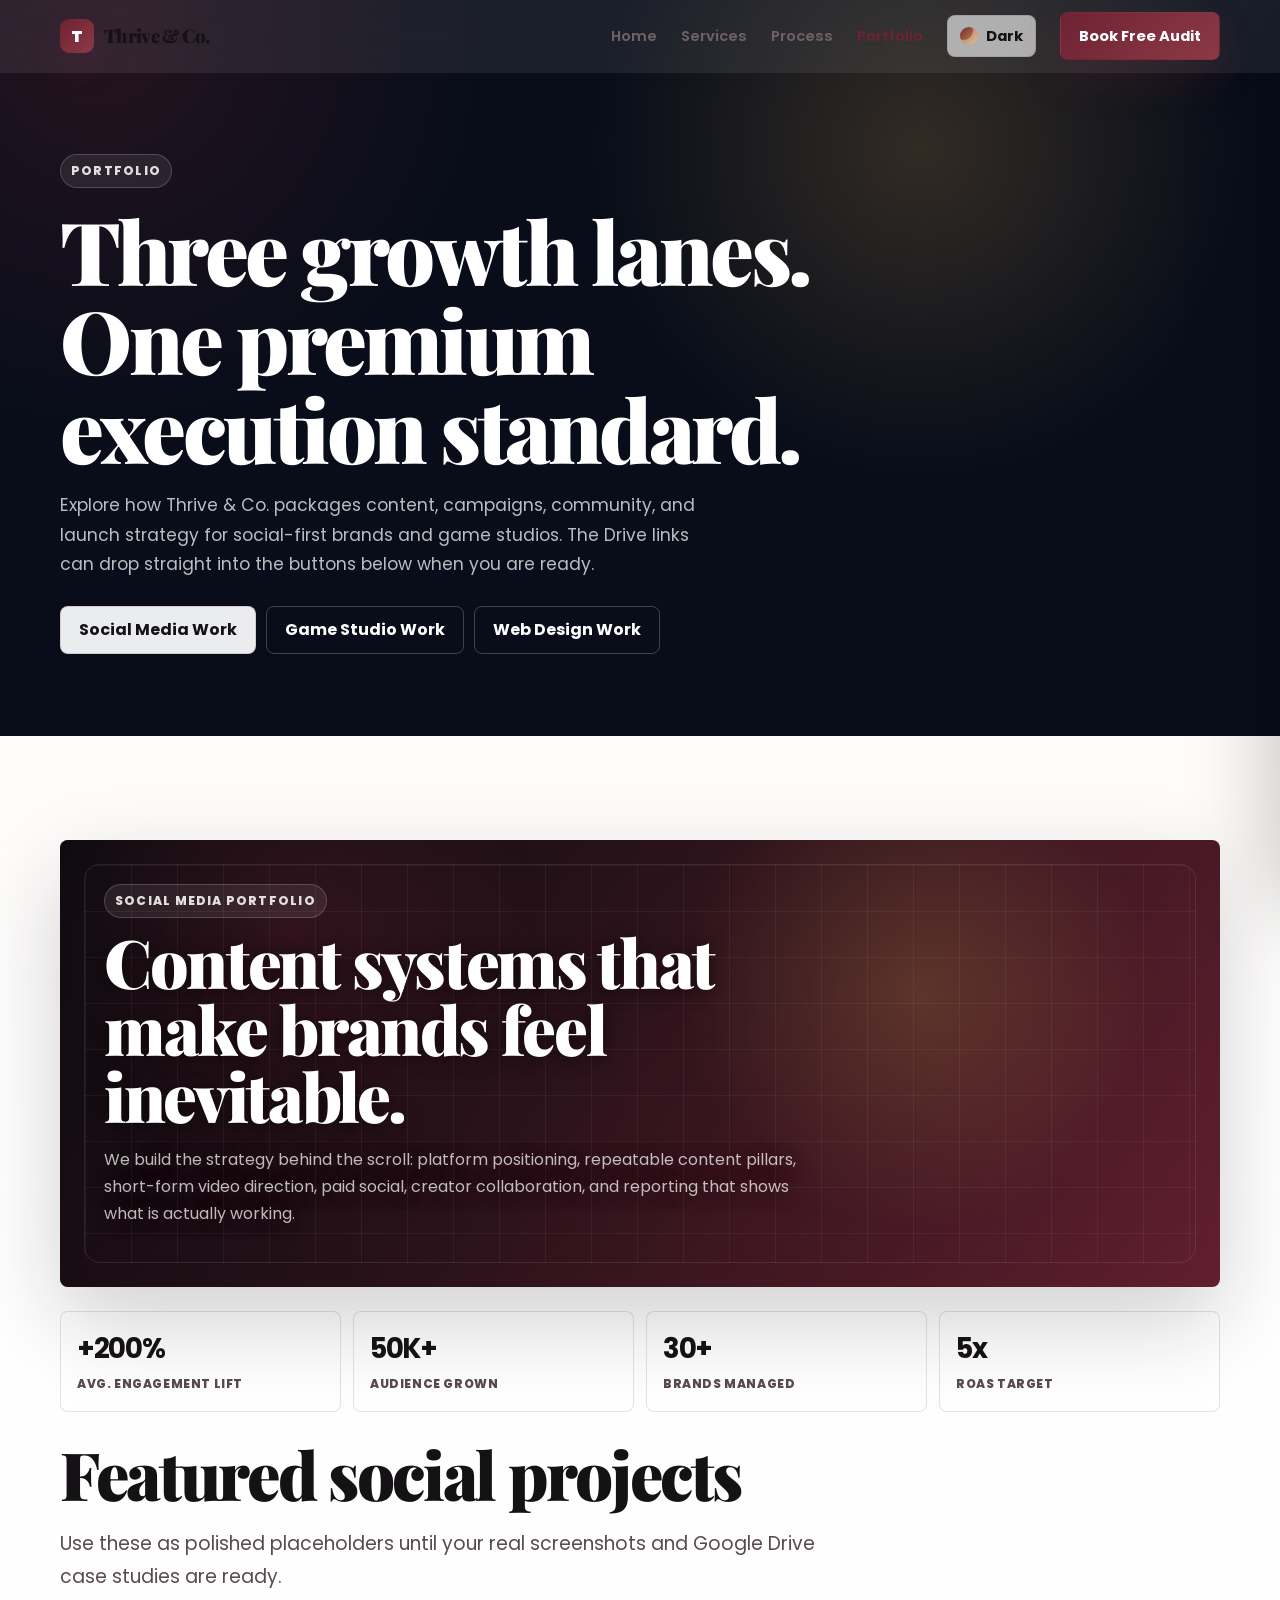
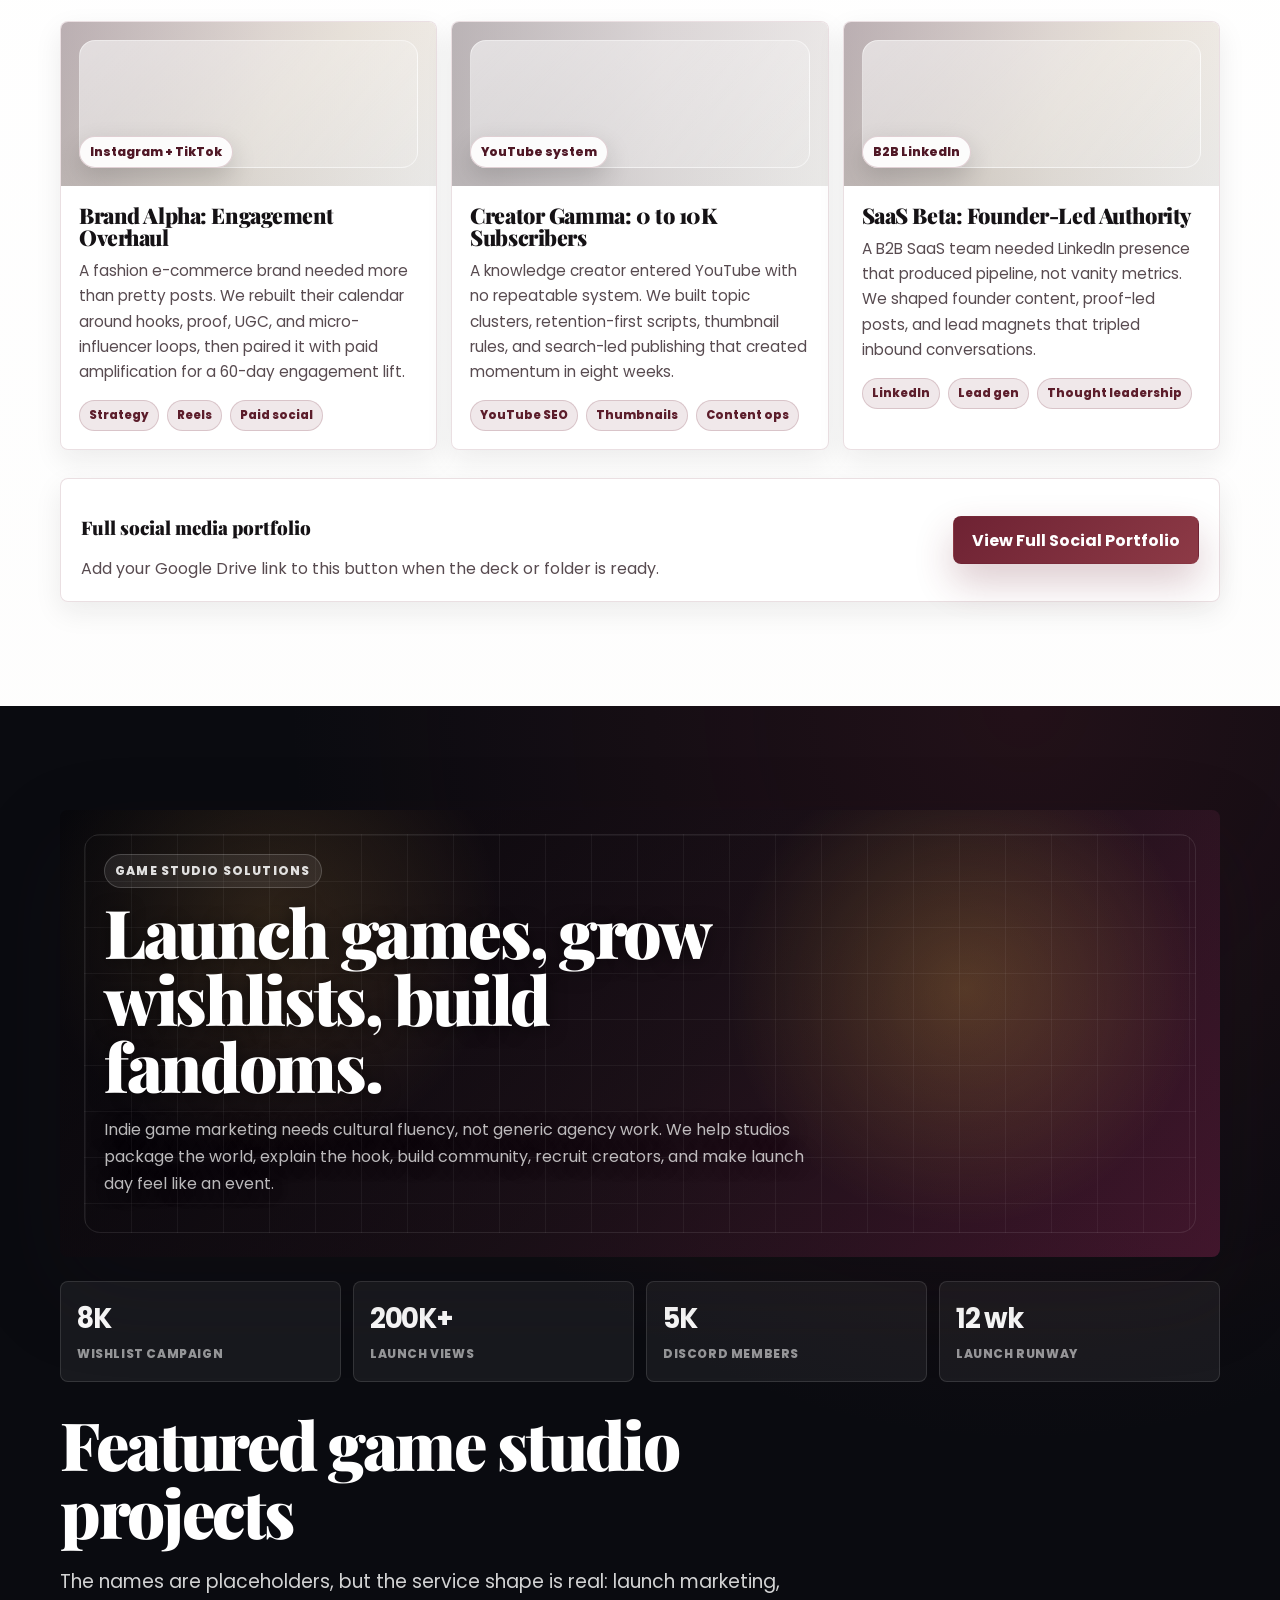
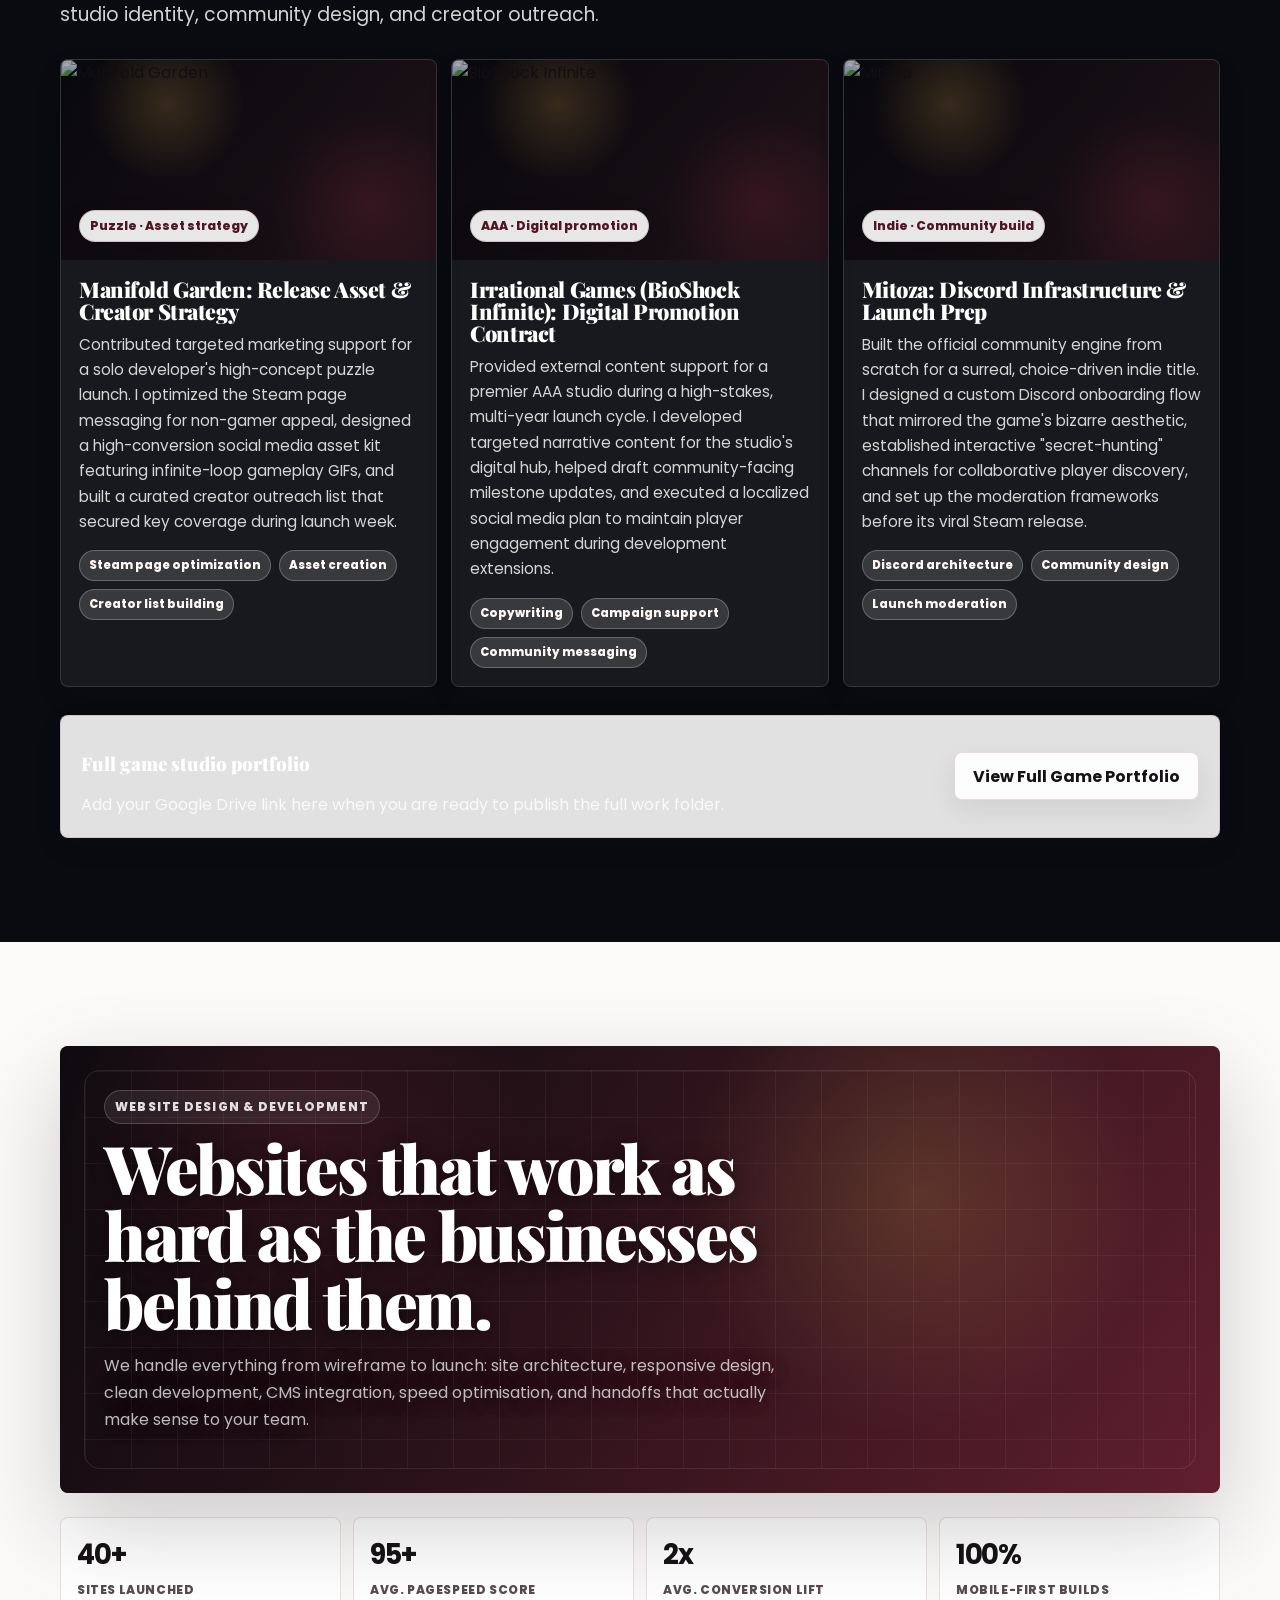
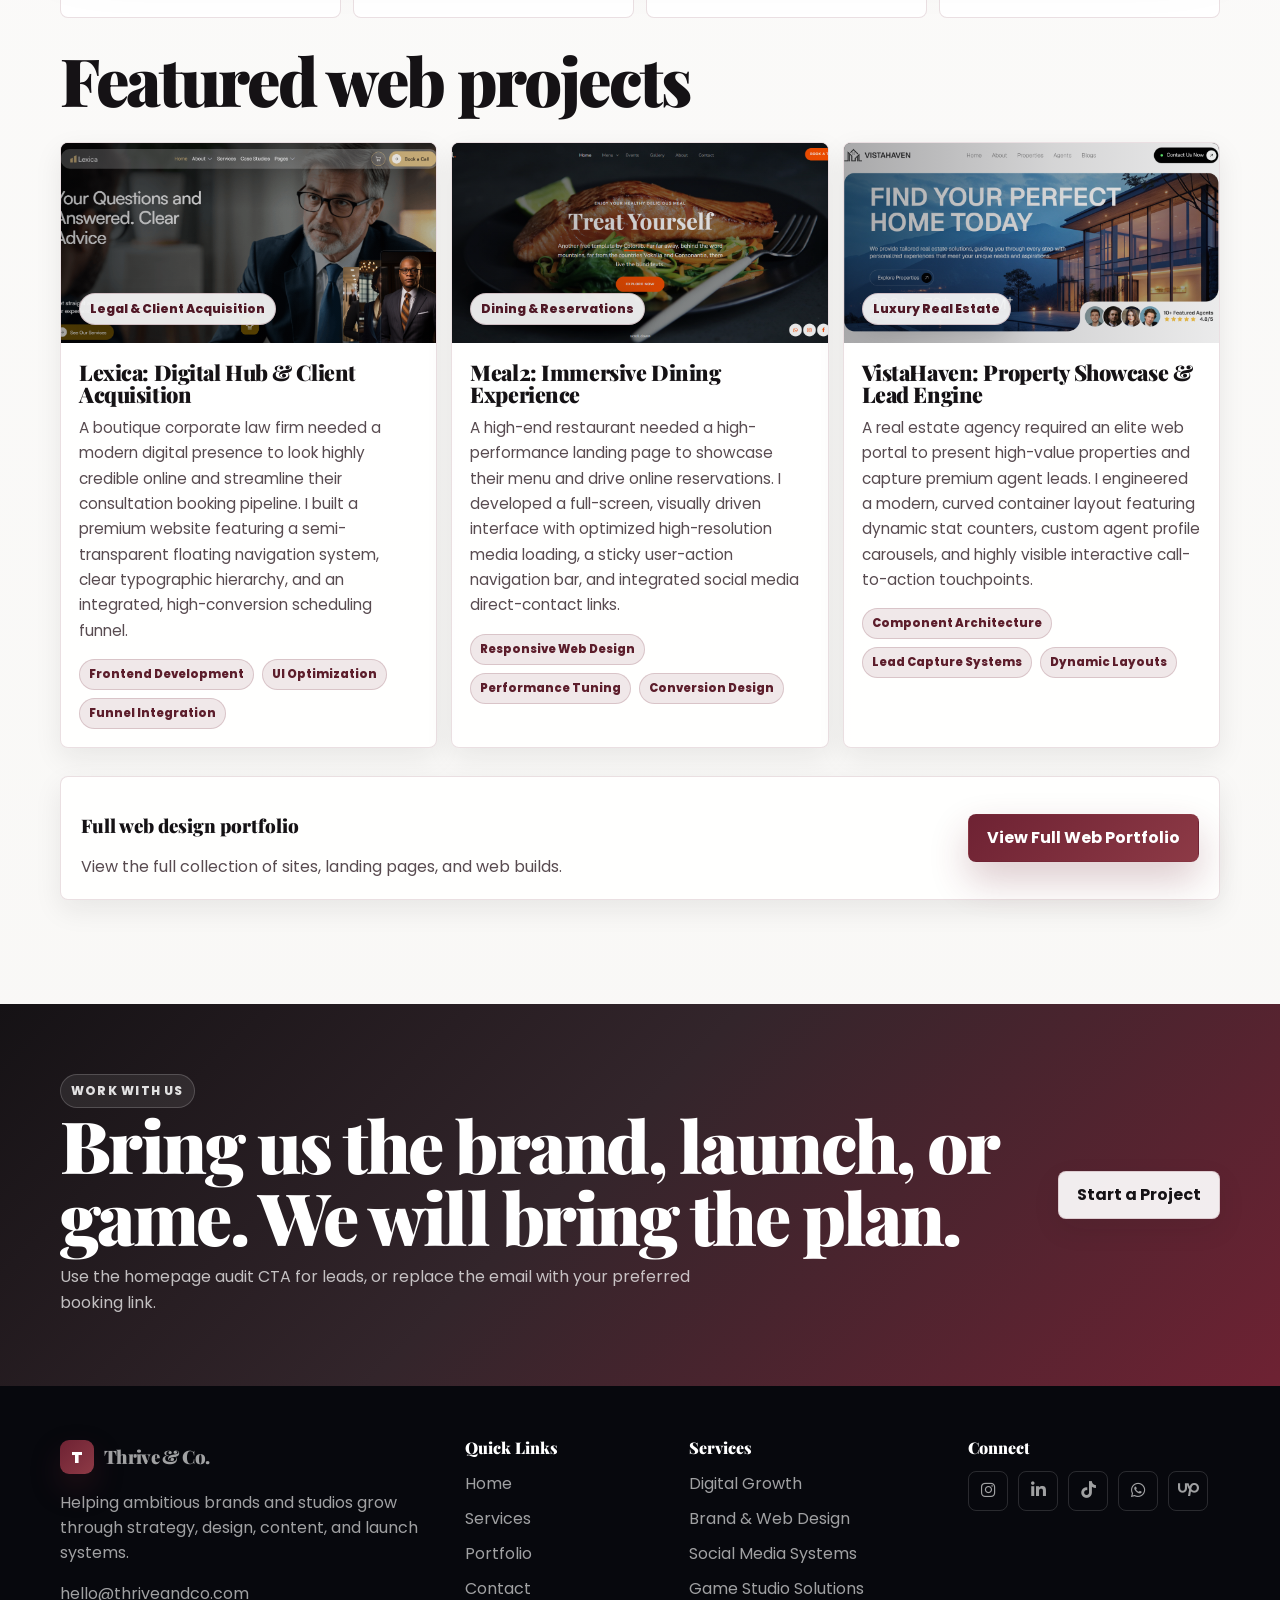
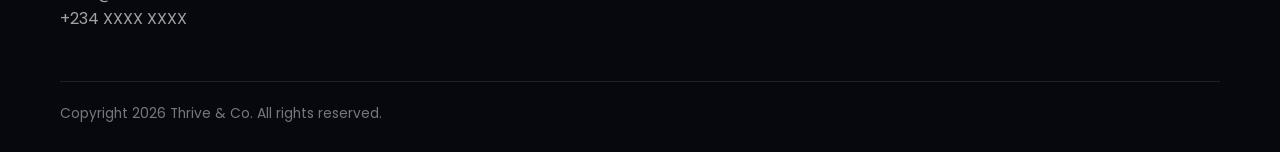
==== portfolio.html @ f2e31548 "removed emojis from web dev portfolio" ====
﻿<!DOCTYPE html>
<html lang="en">
<head>
  <meta charset="UTF-8">
  <meta name="viewport" content="width=device-width, initial-scale=1.0">
  <title>Portfolio | Thrive & Co.</title>
  <meta name="description" content="Explore Thrive & Co. portfolio work across social media growth, content systems, indie game launches, and studio marketing.">
  <link rel="icon" type="image/svg+xml" href="data:image/svg+xml,%3Csvg xmlns='http://www.w3.org/2000/svg' viewBox='0 0 64 64'%3E%3Crect width='64' height='64' rx='16' fill='%236e2233'/%3E%3Cpath d='M18 17h28v8H36v24h-8V25H18z' fill='white'/%3E%3C/svg%3E">
  <link rel="preconnect" href="https://fonts.googleapis.com">
  <link rel="preconnect" href="https://fonts.gstatic.com" crossorigin>
  <link href="https://fonts.googleapis.com/css2?family=Playfair+Display:ital,wght@0,700;0,900;1,700&family=Poppins:wght@300;400;500;600;700;800;900&display=swap" rel="stylesheet">
  <link rel="stylesheet" href="https://cdnjs.cloudflare.com/ajax/libs/font-awesome/6.5.2/css/all.min.css" crossorigin="anonymous" referrerpolicy="no-referrer">
  <link rel="stylesheet" href="styles.css">
</head>
<body>
<a class="skip-link" href="#main">Skip to content</a>
<div class="site-shell">
  <nav class="nav" aria-label="Main navigation" data-nav>
    <div class="container nav-inner">
      <a class="brand" href="index.html" aria-label="Thrive and Co. home">
        <span class="brand-mark">T</span>
        <span>Thrive & Co.</span>
      </a>
      <div class="nav-links">
        <a href="index.html">Home</a>
        <a href="index.html#services">Services</a>
        <a href="index.html#process">Process</a>
        <a class="active" href="portfolio.html">Portfolio</a>
        <button class="theme-toggle" type="button" data-theme-toggle aria-label="Switch color theme"><span class="theme-icon" aria-hidden="true"></span><span data-theme-label>Dark</span></button>
        <a class="btn btn-brand" href="index.html#contact">Book Free Audit</a>
      </div>
      <button class="menu-toggle" type="button" data-menu-button aria-label="Open navigation menu" aria-expanded="false" aria-controls="mobile-menu">
        <svg aria-hidden="true" viewBox="0 0 24 24" fill="none" stroke="currentColor" stroke-width="2.2" stroke-linecap="round"><path d="M4 7h16M4 12h16M4 17h16"/></svg>
      </button>
    </div>
  </nav>
  <div class="drawer-overlay" data-drawer-overlay></div>
  <aside class="mobile-drawer" id="mobile-menu" data-mobile-drawer aria-hidden="true">
    <div class="drawer-head">
      <a class="brand" href="index.html" aria-label="Thrive and Co. home">
        <span class="brand-mark">T</span>
        <span>Thrive & Co.</span>
      </a>
      <button class="drawer-close" type="button" data-drawer-close aria-label="Close navigation menu">
        <svg aria-hidden="true" viewBox="0 0 24 24" fill="none" stroke="currentColor" stroke-width="2.2" stroke-linecap="round"><path d="M6 6l12 12M18 6L6 18"/></svg>
      </button>
    </div>
    <div class="drawer-links">
      <a href="index.html">Home <span>01</span></a>
      <a href="index.html#services">Services <span>02</span></a>
      <a href="index.html#process">Process <span>03</span></a>
      <a href="portfolio.html">Portfolio <span>04</span></a>
      <button class="theme-toggle" type="button" data-theme-toggle aria-label="Switch color theme"><span class="theme-icon" aria-hidden="true"></span><span data-theme-label>Dark mode</span></button>
      <a href="index.html#contact">Book Free Audit <span>→</span></a>
    </div>
    <p class="drawer-note">Swipe right, tap outside, or use the close button to dismiss this menu.</p>
  </aside>

  <!-- MOBILE THEME TOGGLE: fixed-position button so dark/light mode is always reachable on phones. -->
  <button class="theme-toggle theme-fab" type="button" data-theme-toggle aria-label="Switch color theme"><span class="theme-icon" aria-hidden="true"></span><span class="sr-only" data-theme-label>Dark mode</span></button>

  <main id="main">
    <section class="page-hero">
      <div class="container">
        <span class="eyebrow dark">Portfolio</span>
        <h1>Three growth lanes. One premium execution standard.</h1>
        <p>Explore how Thrive & Co. packages content, campaigns, community, and launch strategy for social-first brands and game studios. The Drive links can drop straight into the buttons below when you are ready.</p>
        <div class="portfolio-tabs">
          <a class="btn btn-soft" href="#social">Social Media Work</a>
          <a class="btn btn-dark-outline" href="#games">Game Studio Work</a>
          <a class="btn btn-dark-outline" href="#web-dev">Web Design Work</a>
        </div>
      </div>
    </section>

    <section class="section" id="social">
      <div class="container">
        <div class="showcase-banner social-bg">
          <div class="banner-content">
            <span class="eyebrow dark">Social media portfolio</span>
            <h2>Content systems that make brands feel inevitable.</h2>
            <p>We build the strategy behind the scroll: platform positioning, repeatable content pillars, short-form video direction, paid social, creator collaboration, and reporting that shows what is actually working.</p>
          </div>
        </div>

        <div class="stats-grid">
          <div class="stat"><strong>+200%</strong><span>Avg. engagement lift</span></div>
          <div class="stat"><strong>50K+</strong><span>Audience grown</span></div>
          <div class="stat"><strong>30+</strong><span>Brands managed</span></div>
          <div class="stat"><strong>5x</strong><span>ROAS target</span></div>
        </div>

        <div class="section-head">
          <h2 class="section-title">Featured social projects</h2>
          <p class="section-copy">Use these as polished placeholders until your real screenshots and Google Drive case studies are ready.</p>
        </div>

        <div class="cards-scroll grid cols-3">
          <article class="card case-card">
            <div class="media-tile social"><span class="media-caption">Instagram + TikTok</span></div>
            <div class="case-body">
              <h3>Brand Alpha: Engagement Overhaul</h3>
              <p>A fashion e-commerce brand needed more than pretty posts. We rebuilt their calendar around hooks, proof, UGC, and micro-influencer loops, then paired it with paid amplification for a 60-day engagement lift.</p>
              <div class="tag-row"><span class="tag">Strategy</span><span class="tag">Reels</span><span class="tag">Paid social</span></div>
            </div>
          </article>
          <article class="card case-card">
            <div class="media-tile branding"><span class="media-caption">YouTube system</span></div>
            <div class="case-body">
              <h3>Creator Gamma: 0 to 10K Subscribers</h3>
              <p>A knowledge creator entered YouTube with no repeatable system. We built topic clusters, retention-first scripts, thumbnail rules, and search-led publishing that created momentum in eight weeks.</p>
              <div class="tag-row"><span class="tag">YouTube SEO</span><span class="tag">Thumbnails</span><span class="tag">Content ops</span></div>
            </div>
          </article>
          <article class="card case-card">
            <div class="media-tile social"><span class="media-caption">B2B LinkedIn</span></div>
            <div class="case-body">
              <h3>SaaS Beta: Founder-Led Authority</h3>
              <p>A B2B SaaS team needed LinkedIn presence that produced pipeline, not vanity metrics. We shaped founder content, proof-led posts, and lead magnets that tripled inbound conversations.</p>
              <div class="tag-row"><span class="tag">LinkedIn</span><span class="tag">Lead gen</span><span class="tag">Thought leadership</span></div>
            </div>
          </article>
        </div>

        <div class="portfolio-cta" style="margin-top:28px;">
          <div>
            <h3>Full social media portfolio</h3>
            <p>Add your Google Drive link to this button when the deck or folder is ready.</p>
          </div>
          <!-- GOOGLE DRIVE LINK: replace # with the full Social Media portfolio folder/deck URL. -->
          <a class="btn btn-brand" href="#">View Full Social Portfolio</a>
        </div>
      </div>
    </section>

    <section class="section dark" id="games">
      <div class="container">
        <div class="showcase-banner games-bg">
          <div class="banner-content">
            <span class="eyebrow dark">Game studio solutions</span>
            <h2>Launch games, grow wishlists, build fandoms.</h2>
            <p>Indie game marketing needs cultural fluency, not generic agency work. We help studios package the world, explain the hook, build community, recruit creators, and make launch day feel like an event.</p>
          </div>
        </div>

        <div class="stats-grid">
          <div class="stat"><strong>8K</strong><span>Wishlist campaign</span></div>
          <div class="stat"><strong>200K+</strong><span>Launch views</span></div>
          <div class="stat"><strong>5K</strong><span>Discord members</span></div>
          <div class="stat"><strong>12 wk</strong><span>Launch runway</span></div>
        </div>

        <div class="section-head">
          <h2 class="section-title">Featured game studio projects</h2>
          <p class="section-copy dark-copy">The names are placeholders, but the service shape is real: launch marketing, studio identity, community design, and creator outreach.</p>
        </div>

        <div class="cards-scroll grid cols-3">
          <article class="card case-card" style="background:rgba(255,255,255,0.06); border-color:rgba(255,255,255,0.12);">
            <div class="media-tile games has-image">
              <img src="https://thisgengaming.com/wp-content/uploads/2020/08/Manifold-Garden-1536x864.png" alt="Manifold Garden" style="width:100%;height:100%;object-fit:cover;display:block;position:absolute;inset:0;">
              <span class="media-caption">Puzzle · Asset strategy</span>
            </div>
            <div class="case-body">
              <h3 style="color:#fff;">Manifold Garden: Release Asset & Creator Strategy</h3>
              <p style="color:rgba(255,255,255,0.62);">Contributed targeted marketing support for a solo developer's high-concept puzzle launch. I optimized the Steam page messaging for non-gamer appeal, designed a high-conversion social media asset kit featuring infinite-loop gameplay GIFs, and built a curated creator outreach list that secured key coverage during launch week.</p>
              <div class="tag-row"><span class="tag">Steam page optimization</span><span class="tag">Asset creation</span><span class="tag">Creator list building</span></div>
            </div>
          </article>
          <article class="card case-card" style="background:rgba(255,255,255,0.06); border-color:rgba(255,255,255,0.12);">
            <div class="media-tile games has-image">
              <img src="https://wallpapercave.com/wp/EBkg8Jm.jpg" alt="BioShock Infinite" style="width:100%;height:100%;object-fit:cover;display:block;position:absolute;inset:0;">
              <span class="media-caption">AAA · Digital promotion</span>
            </div>
            <div class="case-body">
              <h3 style="color:#fff;">Irrational Games (BioShock Infinite): Digital Promotion Contract</h3>
              <p style="color:rgba(255,255,255,0.62);">Provided external content support for a premier AAA studio during a high-stakes, multi-year launch cycle. I developed targeted narrative content for the studio's digital hub, helped draft community-facing milestone updates, and executed a localized social media plan to maintain player engagement during development extensions.</p>
              <div class="tag-row"><span class="tag">Copywriting</span><span class="tag">Campaign support</span><span class="tag">Community messaging</span></div>
            </div>
          </article>
          <article class="card case-card" style="background:rgba(255,255,255,0.06); border-color:rgba(255,255,255,0.12);">
            <div class="media-tile games has-image">
              <img src="https://cdn.akamai.steamstatic.com/steam/apps/1516240/capsule_616x353.jpg?t=1616155700" alt="Mitoza" style="width:100%;height:100%;object-fit:cover;display:block;position:absolute;inset:0;">
              <span class="media-caption">Indie · Community build</span>
            </div>
            <div class="case-body">
              <h3 style="color:#fff;">Mitoza: Discord Infrastructure & Launch Prep</h3>
              <p style="color:rgba(255,255,255,0.62);">Built the official community engine from scratch for a surreal, choice-driven indie title. I designed a custom Discord onboarding flow that mirrored the game's bizarre aesthetic, established interactive "secret-hunting" channels for collaborative player discovery, and set up the moderation frameworks before its viral Steam release.</p>
              <div class="tag-row"><span class="tag">Discord architecture</span><span class="tag">Community design</span><span class="tag">Launch moderation</span></div>
            </div>
          </article>
        </div>

        <div class="portfolio-cta" style="margin-top:28px;">
          <div>
            <h3>Full game studio portfolio</h3>
            <p>Add your Google Drive link here when you are ready to publish the full work folder.</p>
          </div>
          <!-- GOOGLE DRIVE LINK: replace # with the full Game Studio portfolio folder/deck URL. -->
          <a class="btn btn-soft" href="#">View Full Game Portfolio</a>
        </div>
      </div>
    </section>

    <section class="section" id="web-dev">
      <div class="container">
        <div class="showcase-banner social-bg">
          <div class="banner-content">
            <span class="eyebrow dark">Website design & development</span>
            <h2>Websites that work as hard as the businesses behind them.</h2>
            <p>We handle everything from wireframe to launch: site architecture, responsive design, clean development, CMS integration, speed optimisation, and handoffs that actually make sense to your team.</p>
          </div>
        </div>

        <div class="stats-grid">
          <div class="stat"><strong>40+</strong><span>Sites launched</span></div>
          <div class="stat"><strong>95+</strong><span>Avg. PageSpeed score</span></div>
          <div class="stat"><strong>2x</strong><span>Avg. conversion lift</span></div>
          <div class="stat"><strong>100%</strong><span>Mobile-first builds</span></div>
        </div>

        <div class="section-head">
          <h2 class="section-title">Featured web projects</h2>
        </div>

        <div class="cards-scroll grid cols-3">
          <article class="card case-card">
            <div class="media-tile has-image"><img src="images/Lexica.png" alt="Lexica legal platform screenshot"><span class="media-caption"> Legal &amp; Client Acquisition</span></div>
            <div class="case-body">
              <h3>Lexica: Digital Hub &amp; Client Acquisition</h3>
              <p>A boutique corporate law firm needed a modern digital presence to look highly credible online and streamline their consultation booking pipeline. I built a premium website featuring a semi-transparent floating navigation system, clear typographic hierarchy, and an integrated, high-conversion scheduling funnel.</p>
              <div class="tag-row"><span class="tag">Frontend Development</span><span class="tag">UI Optimization</span><span class="tag">Funnel Integration</span></div>
            </div>
          </article>
          <article class="card case-card">
            <div class="media-tile has-image"><img src="images/Meal2.png" alt="Meal restaurant landing page screenshot"><span class="media-caption"> Dining &amp; Reservations</span></div>
            <div class="case-body">
              <h3>Meal2: Immersive Dining Experience</h3>
              <p>A high-end restaurant needed a high-performance landing page to showcase their menu and drive online reservations. I developed a full-screen, visually driven interface with optimized high-resolution media loading, a sticky user-action navigation bar, and integrated social media direct-contact links.</p>
              <div class="tag-row"><span class="tag">Responsive Web Design</span><span class="tag">Performance Tuning</span><span class="tag">Conversion Design</span></div>
            </div>
          </article>
          <article class="card case-card">
            <div class="media-tile has-image"><img src="images/vista-haven.png" alt="VistaHaven real estate portal screenshot"><span class="media-caption"> Luxury Real Estate</span></div>
            <div class="case-body">
              <h3>VistaHaven: Property Showcase &amp; Lead Engine</h3>
              <p>A real estate agency required an elite web portal to present high-value properties and capture premium agent leads. I engineered a modern, curved container layout featuring dynamic stat counters, custom agent profile carousels, and highly visible interactive call-to-action touchpoints.</p>
              <div class="tag-row"><span class="tag">Component Architecture</span><span class="tag">Lead Capture Systems</span><span class="tag">Dynamic Layouts</span></div>
            </div>
          </article>
        </div>

        <div class="portfolio-cta" style="margin-top:28px;">
          <div>
            <h3>Full web design portfolio</h3>
            <p>View the full collection of sites, landing pages, and web builds.</p>
          </div>
          <!-- GOOGLE DRIVE LINK: replace # with the full Web Design portfolio folder/deck URL. -->
          <a class="btn btn-brand" href="#">View Full Web Portfolio</a>
        </div>
      </div>
    </section>

    <section class="cta-band">
      <div class="container cta-panel">
        <div>
          <span class="eyebrow dark">Work with us</span>
          <h2>Bring us the brand, launch, or game. We will bring the plan.</h2>
          <p>Use the homepage audit CTA for leads, or replace the email with your preferred booking link.</p>
        </div>
        <a class="btn btn-soft" href="mailto:hello@thriveandco.com?subject=Portfolio%20Inquiry">Start a Project</a>
      </div>
    </section>
  </main>

  <footer class="footer">
    <div class="container">
      <div class="footer-grid">
        <div>
          <a class="brand" href="index.html"><span class="brand-mark">T</span><span>Thrive & Co.</span></a>
          <p>Helping ambitious brands and studios grow through strategy, design, content, and launch systems.</p>
          <p>hello@thriveandco.com<br>+234 XXXX XXXX</p>
        </div>
        <div>
          <h4>Quick Links</h4>
          <ul>
            <li><a href="index.html">Home</a></li>
            <li><a href="index.html#services">Services</a></li>
            <li><a href="portfolio.html">Portfolio</a></li>
            <li><a href="index.html#contact">Contact</a></li>
          </ul>
        </div>
        <div>
          <h4>Services</h4>
          <ul>
            <li><a href="index.html#services">Digital Growth</a></li>
            <li><a href="portfolio.html#web">Brand & Web Design</a></li>
            <li><a href="portfolio.html#social">Social Media Systems</a></li>
            <li><a href="portfolio.html#games">Game Studio Solutions</a></li>
          </ul>
        </div>
        <div>
          <h4>Connect</h4>
          <div class="social-links">
            <!-- SOCIAL LINKS: replace # with the real profile URLs. -->
            <a href="#" aria-label="Instagram"><i class="fab fa-instagram"></i></a>
            <a href="#" aria-label="LinkedIn"><i class="fab fa-linkedin-in"></i></a>
            <a href="#" aria-label="TikTok"><i class="fab fa-tiktok"></i></a>
            <a href="#" aria-label="WhatsApp"><i class="fab fa-whatsapp"></i></a>
            <a href="#" aria-label="Upwork"><i class="fab fa-upwork"></i></a>
          </div>
        </div>
      </div>
      <div class="footer-bottom">Copyright <span data-year></span> Thrive & Co. All rights reserved.</div>
    </div>
  </footer>
</div>
<script src="script.js"></script>
</body>
</html>
---- styles.css ----
﻿:root {
  --ink: #151215;
  --ink-soft: #332a2d;
  --muted: #6f6266;
  --line: rgba(110, 34, 51, 0.14);
  --paper: #ffffff;
  --wash: #f8f7f5;
  --wine: #6E2233;
  --wine-2: #8D3A46;
  --wine-soft: #f9f0f2;
  --gold: #d8a24f;
  --green: #20b486;
  --dark: #0a0b10;
  --radius: 8px;
  --shadow-sm: 0 10px 28px rgba(30, 20, 24, 0.08);
  --shadow-md: 0 22px 60px rgba(30, 20, 24, 0.14);
  --shadow-lg: 0 34px 90px rgba(30, 20, 24, 0.2);
  --ease-water: cubic-bezier(0.19, 1, 0.22, 1);
  --container: 1160px;
}

[data-theme="dark"] {
  --ink: #fff8f5;
  --ink-soft: #f0ded8;
  --muted: #c9b7b1;
  --line: rgba(255,255,255,0.13);
  --paper: #0b0d12;
  --wash: #121018;
  --wine-soft: rgba(110,34,51,0.18);
  --dark: #07080d;
  --shadow-sm: 0 10px 28px rgba(0,0,0,0.28);
  --shadow-md: 0 22px 60px rgba(0,0,0,0.36);
  --shadow-lg: 0 34px 90px rgba(0,0,0,0.46);
}

* { box-sizing: border-box; }
html { scroll-behavior: smooth; }
body {
  margin: 0;
  font-family: 'Poppins', ui-sans-serif, system-ui, -apple-system, BlinkMacSystemFont, 'Segoe UI', sans-serif;
  color: var(--ink);
  background: var(--paper);
  -webkit-font-smoothing: antialiased;
  text-rendering: optimizeLegibility;
}
body.menu-open, body.modal-open { overflow: hidden; }
a { color: inherit; text-decoration: none; }
img { max-width: 100%; display: block; }
button, input, textarea { font: inherit; }

h1, h2, h3, h4, .brand span:last-child {
  font-family: 'Playfair Display', Georgia, serif;
  font-weight: 900;
  line-height: 1.02;
}

.site-shell {
  overflow: clip;
  background: linear-gradient(180deg, #fbf7f4 0%, #fff 18%, var(--wash) 100%);
}
[data-theme="dark"] .site-shell { background: var(--paper); }
.container { width: min(var(--container), calc(100% - 32px)); margin: 0 auto; }

.skip-link {
  position: fixed;
  left: 16px;
  top: 12px;
  z-index: 1000;
  padding: 10px 14px;
  border-radius: var(--radius);
  background: var(--ink);
  color: var(--paper);
  transform: translateY(-140%);
}
.skip-link:focus { transform: translateY(0); }

.nav {
  position: fixed;
  top: 0;
  left: 0;
  right: 0;
  z-index: 60;
  background: rgba(255,255,255,0.08);
  border-bottom: 1px solid transparent;
  backdrop-filter: blur(18px);
  -webkit-backdrop-filter: blur(18px);
  transform: translateY(0);
  transition: transform 520ms var(--ease-water), background 520ms var(--ease-water), border-color 520ms var(--ease-water), box-shadow 520ms var(--ease-water);
}
.nav.nav-solid,
.nav:hover,
.nav:focus-within,
body.menu-open .nav {
  background: rgba(255,255,255,0.82);
  border-bottom-color: var(--line);
  box-shadow: 0 8px 30px rgba(30,20,24,0.05);
}
[data-theme="dark"] .nav { background: rgba(8,9,13,0.1); }
[data-theme="dark"] .nav.nav-solid,
[data-theme="dark"] .nav:hover,
[data-theme="dark"] .nav:focus-within,
[data-theme="dark"] body.menu-open .nav { background: rgba(8,9,13,0.76); }
.nav.nav-hidden { transform: translateY(-110%); }
.nav-inner { height: 72px; display: flex; align-items: center; justify-content: space-between; gap: 18px; }
.brand { display: inline-flex; align-items: center; gap: 10px; color: var(--ink); }
.brand-mark {
  width: 34px;
  height: 34px;
  display: grid;
  place-items: center;
  border-radius: 9px;
  color: #fff;
  background: linear-gradient(135deg, var(--wine), var(--wine-2));
  box-shadow: 0 14px 30px rgba(110,34,51,0.25);
  font-family: 'Poppins', sans-serif;
  font-weight: 900;
}
.brand span:last-child { font-size: 1.16rem; letter-spacing: -0.035em; }
.nav-links { display: none; align-items: center; gap: 24px; color: var(--muted); font-weight: 600; font-size: 0.92rem; }
.nav-links a:not(.btn):hover, .nav-links a.active { color: var(--wine); }

.menu-toggle,
.drawer-close {
  width: 44px;
  height: 44px;
  display: inline-grid;
  place-items: center;
  border: 1px solid var(--line);
  border-radius: var(--radius);
  background: rgba(255,255,255,0.58);
  color: var(--ink);
  cursor: pointer;
  transition: transform 360ms var(--ease-water), background 360ms var(--ease-water), border-color 360ms var(--ease-water);
}
.menu-toggle:active, .drawer-close:active { transform: scale(0.94); }
.menu-toggle svg, .drawer-close svg { width: 22px; height: 22px; }

.drawer-overlay {
  position: fixed;
  inset: 0;
  z-index: 70;
  background: rgba(8, 8, 12, 0.44);
  opacity: 0;
  visibility: hidden;
  transition: opacity 420ms var(--ease-water), visibility 420ms var(--ease-water);
}
.drawer-overlay.is-open { opacity: 1; visibility: visible; }
.mobile-drawer {
  position: fixed;
  top: 0;
  right: 0;
  z-index: 80;
  width: min(86vw, 380px);
  height: 100dvh;
  padding: max(18px, env(safe-area-inset-top)) 18px 24px;
  background: rgba(255,255,255,0.94);
  border-left: 1px solid var(--line);
  box-shadow: -28px 0 80px rgba(0,0,0,0.22);
  backdrop-filter: blur(22px);
  -webkit-backdrop-filter: blur(22px);
  transform: translateX(105%);
  transition: transform 540ms var(--ease-water);
  display: flex;
  flex-direction: column;
  gap: 22px;
}
[data-theme="dark"] .mobile-drawer { background: rgba(13,14,20,0.95); }
.mobile-drawer.is-open { transform: translateX(0); }
.drawer-head { display: flex; align-items: center; justify-content: space-between; gap: 12px; }
.drawer-links { display: grid; gap: 8px; }
.drawer-links a, .drawer-links button {
  min-height: 48px;
  width: 100%;
  display: flex;
  align-items: center;
  justify-content: space-between;
  padding: 12px 14px;
  border-radius: var(--radius);
  border: 1px solid var(--line);
  background: rgba(255,255,255,0.52);
  color: var(--ink);
  font-weight: 700;
  text-align: left;
  cursor: pointer;
}
[data-theme="dark"] .drawer-links a, [data-theme="dark"] .drawer-links button { background: rgba(255,255,255,0.06); }
.drawer-note { margin-top: auto; color: var(--muted); font-size: 0.9rem; line-height: 1.6; }

.theme-toggle {
  min-height: 42px;
  display: inline-flex;
  align-items: center;
  justify-content: center;
  gap: 8px;
  padding: 0 12px;
  border: 1px solid var(--line);
  border-radius: var(--radius);
  background: rgba(255,255,255,0.62);
  color: var(--ink);
  font-weight: 700;
  cursor: pointer;
  transition: transform 360ms var(--ease-water), background 360ms var(--ease-water);
}
.theme-toggle:active { transform: scale(0.97); }
.theme-icon { width: 18px; height: 18px; border-radius: 50%; background: linear-gradient(135deg, var(--wine), var(--gold)); box-shadow: inset -5px -5px 0 rgba(255,255,255,0.35); }
[data-theme="dark"] .theme-toggle { background: rgba(255,255,255,0.07); color: var(--ink); }
[data-theme="dark"] .theme-icon { box-shadow: inset -7px -7px 0 rgba(0,0,0,0.55); }

.btn {
  min-height: 48px;
  display: inline-flex;
  align-items: center;
  justify-content: center;
  gap: 10px;
  border-radius: var(--radius);
  padding: 0 18px;
  border: 1px solid transparent;
  font-weight: 700;
  cursor: pointer;
  white-space: nowrap;
  transition: transform 380ms var(--ease-water), box-shadow 380ms var(--ease-water), background 380ms var(--ease-water), border-color 380ms var(--ease-water);
}
.btn:hover { transform: translateY(-2px); }
.btn:active { transform: scale(0.98); }
.btn-primary { background: linear-gradient(135deg, var(--ink), #34272c); color: #fff; box-shadow: 0 18px 38px rgba(30,20,24,0.22); }
.btn-brand { background: linear-gradient(135deg, var(--wine), var(--wine-2)); color: #fff; box-shadow: 0 18px 38px rgba(110,34,51,0.24); }
.btn-soft { background: rgba(255,255,255,0.84); border-color: rgba(255,255,255,0.7); color: var(--ink); box-shadow: var(--shadow-sm); }
.btn-outline { background: rgba(255,255,255,0.58); border-color: var(--line); color: var(--ink); }
.btn-dark-outline { background: transparent; border-color: rgba(255,255,255,0.22); color: #fff; }
.btn-full { width: 100%; }

.hero {
  position: relative;
  padding: 118px 0 34px;
  background:
    radial-gradient(circle at 15% 8%, rgba(216, 162, 79, 0.2), transparent 28%),
    radial-gradient(circle at 88% 0%, rgba(110, 34, 51, 0.17), transparent 26%),
    linear-gradient(180deg, #fbf7f4 0%, #fff 70%);
}
/* PLACEHOLDER: add your mobile hero image here. Example: */
   /* @media (max-width: 767px) { .hero { background-image: linear-gradient(...), url('../images/11.jpg'); } } */

[data-theme="dark"] .hero { background: radial-gradient(circle at 15% 8%, rgba(216,162,79,0.14), transparent 28%), radial-gradient(circle at 88% 0%, rgba(110,34,51,0.28), transparent 26%), #0b0d12; }
.hero-grid { display: grid; gap: 30px; align-items: center; }
.eyebrow {
  display: inline-flex;
  align-items: center;
  gap: 8px;
  width: fit-content;
  padding: 7px 10px;
  border: 1px solid rgba(110,34,51,0.18);
  border-radius: 999px;
  background: rgba(255,255,255,0.74);
  color: var(--wine);
  font-weight: 800;
  font-size: 0.76rem;
  text-transform: uppercase;
  letter-spacing: 0.1em;
}
.eyebrow.dark { border-color: rgba(255,255,255,0.18); background: rgba(255,255,255,0.08); color: rgba(255,255,255,0.86); }
.hero h1 {
  margin: 18px 0;
  max-width: 760px;
  font-size: clamp(3.1rem, 12vw, 6.05rem);
  line-height: 0.94;
  letter-spacing: -0.045em;
}
.page-hero h1 {
  margin: 18px 0;
  max-width: 840px;
  font-size: clamp(2.55rem, 11vw, 5.45rem);
  line-height: 1.02;
  letter-spacing: -0.04em;
}
.gradient-text { color: transparent; background: linear-gradient(100deg, var(--wine), var(--wine-2) 58%, var(--gold)); -webkit-background-clip: text; background-clip: text; }
.hero-copy, .section-copy { color: var(--muted); font-size: clamp(1.02rem, 3.5vw, 1.18rem); line-height: 1.75; }
.hero-actions { display: flex; flex-direction: column; gap: 12px; margin-top: 26px; }
.hero-proof { display: grid; grid-template-columns: repeat(3, 1fr); gap: 8px; margin-top: 30px; }
.proof-card, .metric, .stat, .card, .portfolio-cta {
  border: 1px solid var(--line);
  border-radius: var(--radius);
  background: rgba(255,255,255,0.82);
  box-shadow: var(--shadow-sm);
}
[data-theme="dark"] .proof-card, [data-theme="dark"] .metric, [data-theme="dark"] .stat, [data-theme="dark"] .card, [data-theme="dark"] .portfolio-cta { background: rgba(255,255,255,0.06); }
.proof-card { padding: 14px 12px; }
.proof-card strong { display: block; font-size: 1.2rem; letter-spacing: -0.04em; }
.proof-card span { display: block; margin-top: 3px; color: var(--muted); font-size: 0.72rem; font-weight: 700; text-transform: uppercase; letter-spacing: 0.05em; }

.hero-visual { position: relative; min-height: 410px; }
.visual-card { position: absolute; border: 1px solid rgba(255,255,255,0.7); border-radius: 18px; background: rgba(255,255,255,0.72); box-shadow: var(--shadow-lg); backdrop-filter: blur(16px); overflow: hidden; }
[data-theme="dark"] .visual-card { background: rgba(255,255,255,0.06); border-color: var(--line); }
.dashboard-card { inset: 14px 0 56px 16px; padding: 16px; }
.dashboard-top { display: flex; justify-content: space-between; align-items: center; margin-bottom: 16px; }
.dots { display: flex; gap: 6px; }
.dots span { width: 9px; height: 9px; border-radius: 50%; background: #d9e0ec; }
.dots span:nth-child(1) { background: var(--wine-2); }
.dots span:nth-child(2) { background: var(--gold); }
.dots span:nth-child(3) { background: var(--green); }
.dashboard-top small { color: var(--muted); font-weight: 700; }
.chart { height: 180px; border-radius: 12px; background: linear-gradient(180deg, #fbf1f3, #fff); position: relative; overflow: hidden; }
[data-theme="dark"] .chart { background: linear-gradient(180deg, #171018, #101015); }
.chart::before { content: ""; position: absolute; inset: 35px 18px 18px; background: linear-gradient(135deg, transparent 0 12%, var(--gold) 12% 15%, transparent 15% 32%, var(--wine) 32% 35%, transparent 35% 52%, var(--wine-2) 52% 55%, transparent 55% 72%, var(--green) 72% 75%, transparent 75%); clip-path: polygon(0 68%, 18% 56%, 35% 62%, 50% 34%, 67% 42%, 83% 18%, 100% 26%, 100% 100%, 0 100%); opacity: 0.94; }
.metric-row { display: grid; grid-template-columns: repeat(3, 1fr); gap: 8px; margin-top: 10px; }
.metric { padding: 12px; box-shadow: none; }
.metric strong { display: block; font-size: 1.08rem; }
.metric span { color: var(--muted); font-size: 0.72rem; font-weight: 700; }
.floating-card { right: 0; bottom: 0; width: min(260px, 74vw); padding: 16px; }
.floating-card .label { color: var(--muted); font-size: 0.72rem; font-weight: 800; text-transform: uppercase; letter-spacing: 0.08em; }
.floating-card strong { display: block; margin-top: 6px; font-size: 1.85rem; letter-spacing: -0.035em; }
.floating-card p { margin: 3px 0 0; color: var(--muted); font-size: 0.9rem; }

.logo-strip { border-block: 1px solid var(--line); background: rgba(255,255,255,0.7); }
[data-theme="dark"] .logo-strip { background: var(--wash); }
.logo-strip .container { display: flex; gap: 14px; overflow-x: auto; padding-block: 14px; scrollbar-width: none; }
.logo-strip .container::-webkit-scrollbar, .cards-scroll::-webkit-scrollbar { display: none; }
.logo-pill { flex: 0 0 auto; padding: 10px 14px; border: 1px solid var(--line); border-radius: 999px; color: var(--muted); font-size: 0.8rem; font-weight: 700; background: rgba(255,255,255,0.8); }
[data-theme="dark"] .logo-pill { background: rgba(255,255,255,0.06); }

.section { padding: 76px 0; }
.section.alt { background: var(--wash); }
.section.dark { background: radial-gradient(circle at 80% 0%, rgba(110,34,51,0.24), transparent 35%), var(--dark); color: #fff; }
.section-head { margin-bottom: 28px; max-width: 760px; }
.section-head.center { text-align: center; margin-inline: auto; }
.section-title { margin: 12px 0; font-size: clamp(2.15rem, 8vw, 4.15rem); line-height: 1.02; letter-spacing: -0.035em; }
.dark .section-copy, .dark-copy { color: rgba(255,255,255,0.68); }

.grid { display: grid; gap: 16px; }
.cards-scroll { display: flex; gap: 14px; overflow-x: auto; scroll-snap-type: x mandatory; padding: 6px 16px 16px; margin-inline: -16px; scrollbar-width: none; -webkit-overflow-scrolling: touch; }
.cards-scroll > * { flex: 0 0 84vw; max-width: 350px; scroll-snap-align: start; }
.card { overflow: hidden; transition: transform 520ms var(--ease-water), box-shadow 520ms var(--ease-water), border-color 520ms var(--ease-water); }
.card:hover, .card:focus-within { transform: translateY(-6px); box-shadow: var(--shadow-md); border-color: rgba(110,34,51,0.24); }
.card.is-tapped { transform: translateY(-6px) scale(0.99); box-shadow: var(--shadow-md); }
.service-card, .process-card, .testimonial { padding: 22px; }
.service-icon { width: 44px; height: 44px; display: grid; place-items: center; border-radius: 12px; background: linear-gradient(135deg, rgba(110,34,51,0.12), rgba(216,162,79,0.18)); color: var(--wine); font-family: 'Poppins', sans-serif; font-weight: 900; margin-bottom: 20px; }
.service-card h3, .case-card h3, .testimonial h3, .process-card h3 { margin: 0 0 10px; font-size: 1.35rem; letter-spacing: -0.02em; }
.service-card p, .case-card p, .testimonial p { margin: 0; color: var(--muted); line-height: 1.65; font-size: 0.96rem; }
.service-link { display: inline-flex; margin-top: 20px; color: var(--wine); font-weight: 800; font-size: 0.9rem; }
.media-tile { height: 164px; position: relative; overflow: hidden; background: linear-gradient(135deg, #fbebee, #fff8ef 55%, #f8f7f5); }
.media-tile.has-image { height: 200px; background: #000; }
.media-tile.social { background: linear-gradient(135deg, #fbebee, #fff8ef 55%, #f8f7f5); }
.media-tile.games { background: radial-gradient(circle at 28% 22%, rgba(216,162,79,0.28), transparent 25%), radial-gradient(circle at 82% 72%, rgba(110,34,51,0.38), transparent 28%), linear-gradient(135deg, #09090d, #22131a); }
.media-tile.branding { background: linear-gradient(135deg, #fbf1f3, #f8f7f5); }
.media-tile::after { content: ""; position: absolute; inset: 18px; border-radius: 16px; border: 1px solid rgba(255,255,255,0.5); background: linear-gradient(135deg, rgba(255,255,255,0.56), rgba(255,255,255,0.08)); }
.media-tile img { position: absolute; inset: 0; width: 100%; height: 100%; object-fit: cover; display: block; z-index: 0; }
.media-tile img ~ .media-caption { z-index: 4; }
.media-tile:has(img)::after { display: none; }
.media-tile:has(img)::before { opacity: 0.45; }
.media-caption { position: absolute; left: 18px; bottom: 18px; z-index: 2; padding: 7px 10px; border-radius: 999px; background: rgba(255,255,255,0.78); color: var(--ink); font-size: 0.76rem; font-weight: 800; }
.case-body { padding: 18px; }
.case-metric { color: var(--wine); font-family: 'Poppins', sans-serif; font-size: 2rem; font-weight: 900; letter-spacing: -0.05em; }
.case-card[role="button"] { cursor: pointer; }

.process-grid { display: grid; gap: 14px; }
.step { width: 34px; height: 34px; display: grid; place-items: center; border-radius: 50%; background: var(--wine); color: #fff; font-family: 'Poppins', sans-serif; font-weight: 850; margin-bottom: 16px; }
.testimonial .quote-mark { color: var(--wine); font-size: 2rem; line-height: 1; margin-bottom: 10px; }
.testimonial .person { margin-top: 20px; color: var(--wine); font-size: 0.86rem; font-weight: 780; }

.cta-band { padding: 70px 0; background: linear-gradient(135deg, var(--ink), #33252b 45%, var(--wine)); color: #fff; }
.cta-panel { display: grid; gap: 22px; align-items: center; }
.cta-panel h2 { margin: 0; font-size: clamp(2.15rem, 8vw, 4.5rem); line-height: 1; letter-spacing: -0.035em; }
.cta-panel p { margin: 12px 0 0; color: rgba(255,255,255,0.72); line-height: 1.65; max-width: 650px; }

.footer { background: #07080d; color: #fff; padding: 54px 0 28px; }
.footer-grid { display: grid; grid-template-columns: 1fr; gap: 28px; }
.footer p, .footer a { color: rgba(255,255,255,0.62); }
.footer a:hover { color: #fff; }
.footer h3, .footer h4 { margin: 0 0 14px; }
.footer ul { list-style: none; padding: 0; margin: 0; display: grid; gap: 10px; }
.footer-bottom { margin-top: 34px; padding-top: 22px; border-top: 1px solid rgba(255,255,255,0.1); color: rgba(255,255,255,0.45); font-size: 0.86rem; }
.social-links { display: flex; flex-wrap: wrap; gap: 10px; }
.social-links a { width: 40px; height: 40px; display: grid; place-items: center; border: 1px solid rgba(255,255,255,0.14); border-radius: var(--radius); font-size: 1.05rem; transition: transform 360ms var(--ease-water), color 360ms var(--ease-water), border-color 360ms var(--ease-water); }
.social-links a:hover { transform: translateY(-2px); border-color: rgba(255,255,255,0.34); }

/* Per-platform brand colours on hover */
.social-links a[aria-label="Instagram"]:hover  { color: #E1306C; border-color: #E1306C; }
.social-links a[aria-label="LinkedIn"]:hover   { color: #0A66C2; border-color: #0A66C2; }
.social-links a[aria-label="TikTok"]:hover     { color: #ff0050; border-color: #ff0050; }
.social-links a[aria-label="WhatsApp"]:hover   { color: #25D366; border-color: #25D366; }
.social-links a[aria-label="Upwork"]:hover     { color: #6FDA44; border-color: #6FDA44; }

.page-hero { position: relative; padding: 132px 0 58px; color: #fff; background: radial-gradient(circle at 72% 20%, rgba(216,162,79,0.2), transparent 30%), radial-gradient(circle at 8% 6%, rgba(110,34,51,0.28), transparent 28%), #080d19; }
.page-hero p { max-width: 660px; color: rgba(255,255,255,0.72); font-size: 1.08rem; line-height: 1.72; }
.portfolio-tabs { display: flex; flex-wrap: wrap; gap: 10px; margin-top: 26px; }
.showcase-banner { min-height: 430px; display: flex; align-items: flex-end; position: relative; overflow: hidden; border-radius: var(--radius); box-shadow: var(--shadow-lg); background: #111827; }
.showcase-banner::before { content: ""; position: absolute; inset: 0; background: linear-gradient(180deg, transparent 0%, rgba(0,0,0,0.74) 72%); z-index: 1; }
.showcase-banner.social-bg { background: radial-gradient(circle at 20% 20%, rgba(110,34,51,0.62), transparent 24%), radial-gradient(circle at 74% 34%, rgba(216,162,79,0.28), transparent 26%), linear-gradient(135deg, #160f14, #6e2233); }
.showcase-banner.games-bg { background: radial-gradient(circle at 18% 26%, rgba(216,162,79,0.32), transparent 23%), radial-gradient(circle at 78% 40%, rgba(243,182,75,0.3), transparent 25%), linear-gradient(135deg, #06060a, #23131c 55%, #4a1831); }
.showcase-banner::after { content: ""; position: absolute; inset: 24px; border: 1px solid rgba(255,255,255,0.14); border-radius: 16px; background-image: linear-gradient(rgba(255,255,255,0.08) 1px, transparent 1px), linear-gradient(90deg, rgba(255,255,255,0.08) 1px, transparent 1px); background-size: 46px 46px; opacity: 0.65; }
.banner-content { position: relative; z-index: 2; padding: 28px; max-width: 790px; }
.banner-content h2 { margin: 10px 0; color: #fff; font-size: clamp(2rem, 7vw, 4.2rem); line-height: 1; letter-spacing: -0.035em; }
.banner-content p { color: rgba(255,255,255,0.72); line-height: 1.7; }
.stats-grid { display: grid; grid-template-columns: repeat(2, 1fr); gap: 12px; margin: 24px 0 28px; }
.stat { padding: 16px; box-shadow: none; }
.stat strong { display: block; font-size: 1.7rem; letter-spacing: -0.05em; color: var(--ink); }
.stat span { color: var(--muted); font-size: 0.75rem; font-weight: 800; text-transform: uppercase; letter-spacing: 0.05em; }
.dark .stat { background: rgba(255,255,255,0.06); border-color: rgba(255,255,255,0.12); }
.dark .stat strong { color: #fff; }
.dark .stat span { color: rgba(255,255,255,0.55); }
.tag-row { display: flex; flex-wrap: wrap; gap: 8px; margin-top: 16px; }
.tag { padding: 6px 9px; border-radius: 999px; font-size: 0.72rem; font-weight: 800; color: var(--wine); background: rgba(110,34,51,0.1); }
.dark .tag { color: rgba(255,255,255,0.78); background: rgba(255,255,255,0.1); }
.portfolio-cta { display: grid; gap: 18px; padding: 20px; }
.portfolio-cta p { margin: 4px 0 0; color: var(--muted); }
.dark .portfolio-cta p { color: rgba(255,255,255,0.58); }

.modal {
  position: fixed;
  inset: 0;
  z-index: 90;
  display: flex;
  align-items: flex-end;
  justify-content: center;
  padding: 16px;
  background: rgba(8,8,12,0.62);
  opacity: 0;
  visibility: hidden;
  transition: opacity 420ms var(--ease-water), visibility 420ms var(--ease-water);
}
.modal.is-open { opacity: 1; visibility: visible; }
.modal-content {
  width: min(720px, 100%);
  max-height: 88dvh;
  overflow: auto;
  border-radius: 18px 18px 0 0;
  background: var(--paper);
  color: var(--ink);
  box-shadow: var(--shadow-lg);
  padding: 24px;
  transform: translateY(28px) scale(0.98);
  transition: transform 520ms var(--ease-water);
}
.modal.is-open .modal-content { transform: translateY(0) scale(1); }
.modal-close { float: right; width: 38px; height: 38px; border-radius: 50%; border: 1px solid var(--line); background: var(--wine-soft); color: var(--wine); cursor: pointer; }
.modal-content h3 { margin: 14px 0; font-size: clamp(1.9rem, 8vw, 3rem); }
.modal-visual { height: 220px; border-radius: var(--radius); margin: 16px 0 20px; background: linear-gradient(135deg, var(--wine-soft), #fff8ef); border: 1px solid var(--line); }
.modal-content p { color: var(--muted); line-height: 1.72; }

@media (min-width: 640px) {
  .hero-actions { flex-direction: row; }
  .btn-full { width: auto; }
  .portfolio-cta { grid-template-columns: 1fr auto; align-items: center; }
}
@media (min-width: 768px) {
  .container { width: min(var(--container), calc(100% - 48px)); }
  .nav-links { display: flex; }
  .menu-toggle { display: none; }
  .hero { padding: 150px 0 58px; }
  .hero-grid { grid-template-columns: minmax(0, 1.02fr) minmax(360px, 0.8fr); gap: 46px; }
  .hero-copy { font-size: 1.18rem; }
  .section { padding: 104px 0; }
  .grid.cols-2 { grid-template-columns: repeat(2, 1fr); }
  .grid.cols-3 { grid-template-columns: repeat(3, 1fr); }
  .grid.cols-4 { grid-template-columns: repeat(4, 1fr); }
  .cards-scroll { display: grid; overflow: visible; padding: 0; margin: 0; }
  .cards-scroll > * { max-width: none; width: auto; }
  .process-grid { grid-template-columns: repeat(3, 1fr); }
  .cta-panel { grid-template-columns: 1fr auto; }
  .footer-grid { grid-template-columns: 1.35fr 0.7fr 0.9fr 0.9fr; }
  .page-hero { padding: 154px 0 82px; }
  .stats-grid { grid-template-columns: repeat(4, 1fr); }
  .banner-content { padding: 44px; }
  .modal { align-items: center; }
  .modal-content { border-radius: 18px; padding: 32px; }
}
@media (min-width: 1024px) {
  .hero-visual { min-height: 520px; }
  .dashboard-card { inset: 0 0 70px 0; }
}
@media (hover: none) {
  .card:hover { transform: none; box-shadow: var(--shadow-sm); }
}
@media (prefers-reduced-motion: reduce) {
  *, *::before, *::after { scroll-behavior: auto !important; transition: none !important; animation: none !important; }
}

/* ===========================
   ACCESSIBILITY + PLACEHOLDER HARDENING
   These additions preserve the current visual direction while improving mobile access,
   contrast, future image overlays, and tap behavior.
=========================== */
:root {
  --surface: rgba(255,255,255,0.88);
  --surface-strong: #ffffff;
  --text-on-surface: #151215;
  --text-muted-strong: #584b50;
  --image-scrim: linear-gradient(90deg, rgba(8,8,12,0.78), rgba(8,8,12,0.38) 56%, rgba(8,8,12,0.18));
}
[data-theme="dark"] {
  --surface: rgba(255,255,255,0.075);
  --surface-strong: #151017;
  --text-on-surface: #fff8f5;
  --text-muted-strong: #decac3;
  --image-scrim: linear-gradient(90deg, rgba(0,0,0,0.82), rgba(0,0,0,0.48) 56%, rgba(0,0,0,0.28));
}

/* Mobile-only fixed theme button: always reachable, independent of the drawer. */
.theme-fab {
  position: fixed;
  top: calc(max(1rem, env(safe-area-inset-top)) + 58px);
  right: 1rem;
  z-index: 9999;
  min-width: 46px;
  box-shadow: var(--shadow-md);
}
@media (min-width: 768px) {
  .theme-fab { display: none; }
}

/* Explicit card/UI colors for WCAG-friendly contrast in both themes. */
.card,
.proof-card,
.metric,
.stat,
.portfolio-cta,
.modal-content,
.drawer-links a,
.drawer-links button {
  background-color: var(--surface);
  color: var(--text-on-surface);
}
.card h3,
.card h4,
.service-card h3,
.case-card h3,
.testimonial h3,
.process-card h3,
.stat strong,
.metric strong,
.proof-card strong,
.portfolio-cta h3 {
  color: var(--text-on-surface);
}
.card p,
.service-card p,
.case-card p,
.testimonial p,
.process-card p,
.metric span,
.proof-card span,
.stat span,
.portfolio-cta p,
.drawer-note {
  color: var(--text-muted-strong);
}
.section-copy,
.hero-copy { color: var(--text-muted-strong); }
.dark .case-card p,
.dark .portfolio-cta p,
.dark .section-copy,
.dark-copy { color: rgba(255,255,255,0.82) !important; }
.dark .case-card h3,
.dark .portfolio-cta h3 { color: #fff !important; }

/* Hero background placeholders: uncomment one url per breakpoint when final imagery is ready. */
.hero {
  /* DESKTOP HERO BACKGROUND PLACEHOLDER: recommended 2400x1400 or wider, landscape, subject away from left-side text. */
  /* --hero-desktop-image: url('images/hero-desktop.jpg'); */
  background-image:
    var(--hero-desktop-image, none),
    radial-gradient(circle at 15% 8%, rgba(216, 162, 79, 0.2), transparent 28%),
    radial-gradient(circle at 88% 0%, rgba(110, 34, 51, 0.17), transparent 26%),
    linear-gradient(180deg, #fbf7f4 0%, #fff 70%);
  background-size: cover, auto, auto, auto;
  background-position: center, center, center, center;
}
.hero::before {
  content: "";
  position: absolute;
  inset: 0;
  z-index: 0;
  pointer-events: none;
  background: linear-gradient(90deg, rgba(255,255,255,0.9), rgba(255,255,255,0.74) 52%, rgba(255,255,255,0.44));
}
[data-theme="dark"] .hero::before { background: var(--image-scrim); }
.hero > .container { position: relative; z-index: 1; }
@media (max-width: 767px) {
  .hero {
    /* MOBILE HERO BACKGROUND PLACEHOLDER: recommended 900x1400 portrait or 4:5 image with calm space behind text. */
    --hero-mobile-image: url('../images/11.jpg');
    background-image:
      var(--hero-mobile-image, none),
      radial-gradient(circle at 15% 8%, rgba(216, 162, 79, 0.2), transparent 28%),
      radial-gradient(circle at 88% 0%, rgba(110, 34, 51, 0.17), transparent 26%),
      linear-gradient(180deg, #fbf7f4 0%, #fff 70%);
  }
  .hero::before { background: linear-gradient(180deg, rgba(255,255,255,0.92), rgba(255,255,255,0.78)); }
  [data-theme="dark"] .hero::before { background: linear-gradient(180deg, rgba(0,0,0,0.82), rgba(0,0,0,0.58)); }
}

/* Image-overlay readiness: banners and media tiles keep text readable over any future image. */
.showcase-banner::before,
.media-tile::before,
.modal-visual::before {
  content: "";
  position: absolute;
  inset: 0;
  z-index: 1;
  background: var(--image-scrim);
  opacity: 0.72;
  pointer-events: none;
}
.media-tile::before,
.modal-visual::before { opacity: 0.34; }
.media-caption,
.banner-content,
.modal-visual > * { position: relative; z-index: 2; }
.banner-content h2,
.banner-content p { text-shadow: 0 2px 18px rgba(0,0,0,0.55); }

/* Case-study CTA links inside cards. */
.case-link {
  display: inline-flex;
  align-items: center;
  gap: 8px;
  margin-top: 18px;
  color: var(--wine);
  font-weight: 800;
  font-size: 0.92rem;
}
.case-link:hover { text-decoration: underline; }

/* Screenshot review cards for Fiverr/Upwork proof screenshots. */
.image-review { padding: 14px; }
.image-review img {
  width: 100%;
  min-height: 220px;
  object-fit: cover;
  border-radius: var(--radius);
  border: 1px solid var(--line);
  background: var(--wine-soft);
}
.image-review .person { margin: 14px 4px 2px; }

/* Mailto contact form: no backend required, opens user's email client with prefilled content. */
.contact-form-card { padding: 22px; }
.contact-form-card form { display: grid; gap: 14px; margin-top: 18px; }
.form-grid { display: grid; gap: 14px; }
.form-field { display: grid; gap: 7px; }
.form-field label { color: var(--text-on-surface); font-weight: 700; font-size: 0.9rem; }
.form-field input,
.form-field textarea {
  width: 100%;
  border: 1px solid var(--line);
  border-radius: var(--radius);
  background: var(--surface-strong);
  color: var(--text-on-surface);
  padding: 13px 14px;
  outline: none;
  transition: border-color 260ms var(--ease-water), box-shadow 260ms var(--ease-water);
}
[data-theme="dark"] .form-field input,
[data-theme="dark"] .form-field textarea { background: rgba(255,255,255,0.06); }
.form-field input:focus,
.form-field textarea:focus {
  border-color: var(--wine);
  box-shadow: 0 0 0 4px rgba(110,34,51,0.12);
}
.form-field textarea { min-height: 150px; resize: vertical; }
@media (min-width: 768px) {
  .form-grid { grid-template-columns: repeat(2, 1fr); }
  .form-field.full { grid-column: 1 / -1; }
}

/* Visually hidden text used by icon-only controls. */
.sr-only { position: absolute; width: 1px; height: 1px; padding: 0; margin: -1px; overflow: hidden; clip: rect(0,0,0,0); white-space: nowrap; border: 0; }



/* ===========================
   GLOBAL BADGE/TAG + DARK CONTRAST PATCH
   Fixes floating overlay labels globally and gives all tag/button variants explicit
   high-contrast theme-aware colors.
=========================== */
:root {
  --badge-bg: rgba(255, 255, 255, 0.9);
  --badge-text: #4f1725;
  --badge-border: rgba(110, 34, 51, 0.2);
  --tag-bg: rgba(110, 34, 51, 0.1);
  --tag-text: #5c1d2b;
  --tag-border: rgba(110, 34, 51, 0.18);
  --button-soft-bg: rgba(255, 255, 255, 0.92);
  --button-soft-text: #151215;
  --button-outline-bg: rgba(255, 255, 255, 0.72);
  --button-outline-text: #151215;
}
[data-theme="dark"] {
  --badge-bg: rgba(255, 248, 245, 0.94);
  --badge-text: #4f1725;
  --badge-border: rgba(255, 255, 255, 0.28);
  --tag-bg: rgba(255, 248, 245, 0.14);
  --tag-text: #fff8f5;
  --tag-border: rgba(255, 255, 255, 0.24);
  --button-soft-bg: rgba(255, 248, 245, 0.94);
  --button-soft-text: #151215;
  --button-outline-bg: rgba(255, 255, 255, 0.1);
  --button-outline-text: #fff8f5;
}

/* Establish positioning contexts for every component that can contain floating labels. */
.card,
.case-card,
.service-card,
.testimonial,
.image-review,
.media-tile,
.modal-visual,
.showcase-banner,
.banner-content,
.portfolio-cta,
.visual-card,
.hero-visual {
  position: relative;
}

/* Keep floating media/category captions inside their media parent no matter text size. */
.media-caption,
.floating-badge,
.badge-overlay {
  position: absolute;
  left: clamp(10px, 4vw, 18px);
  bottom: clamp(10px, 4vw, 18px);
  top: auto;
  right: auto;
  z-index: 4;
  max-width: calc(100% - clamp(20px, 8vw, 36px));
  display: inline-flex;
  align-items: center;
  min-height: 32px;
  padding: 7px 10px;
  white-space: normal;
  overflow-wrap: anywhere;
  border: 1px solid var(--badge-border);
  border-radius: 999px;
  background: var(--badge-bg);
  color: var(--badge-text);
  box-shadow: 0 10px 26px rgba(0,0,0,0.16);
  backdrop-filter: blur(12px);
  -webkit-backdrop-filter: blur(12px);
  line-height: 1.15;
}

/* Non-floating tags use the same contrast system, but stay in normal flow. */
.tag,
.logo-pill,
.eyebrow:not(.dark) {
  border: 1px solid var(--tag-border);
  background: var(--tag-bg);
  color: var(--tag-text);
}
[data-theme="dark"] .tag,
[data-theme="dark"] .logo-pill,
[data-theme="dark"] .eyebrow:not(.dark) {
  color: var(--tag-text) !important;
  background: var(--tag-bg) !important;
  border-color: var(--tag-border) !important;
}

/* Dark sections need their inline tags to remain readable on dark cards/backgrounds. */
.dark .tag,
[data-theme="dark"] .dark .tag {
  color: #fff8f5 !important;
  background: rgba(255,255,255,0.14) !important;
  border: 1px solid rgba(255,255,255,0.24) !important;
}

/* Button contrast normalization across both themes. */
.btn-primary,
.btn-brand {
  color: #ffffff !important;
}
[data-theme="dark"] .btn-primary,
[data-theme="dark"] .btn-brand {
  background: linear-gradient(135deg, var(--wine), var(--wine-2)) !important;
  color: #ffffff !important;
  border-color: rgba(255,255,255,0.14) !important;
}
.btn-soft {
  background: var(--button-soft-bg) !important;
  color: var(--button-soft-text) !important;
  border-color: rgba(110,34,51,0.16) !important;
}
.btn-outline {
  background: var(--button-outline-bg) !important;
  color: var(--button-outline-text) !important;
  border-color: var(--line) !important;
}
[data-theme="dark"] .btn-outline,
[data-theme="dark"] .btn-dark-outline {
  color: #fff8f5 !important;
  background: rgba(255,255,255,0.08) !important;
  border-color: rgba(255,255,255,0.28) !important;
}
[data-theme="dark"] .theme-toggle,
[data-theme="dark"] .drawer-links button.theme-toggle {
  color: #fff8f5 !important;
  background: rgba(255,255,255,0.12) !important;
  border-color: rgba(255,255,255,0.26) !important;
}

/* Preserve overlay legibility when real image backgrounds are added later. */
.media-tile,
.modal-visual,
.showcase-banner {
  isolation: isolate;
}
.media-tile::before,
.modal-visual::before,
.showcase-banner::before {
  z-index: 1;
}
.media-tile::after,
.showcase-banner::after {
  z-index: 2;
}
.banner-content,
.media-caption {
  z-index: 4;
}
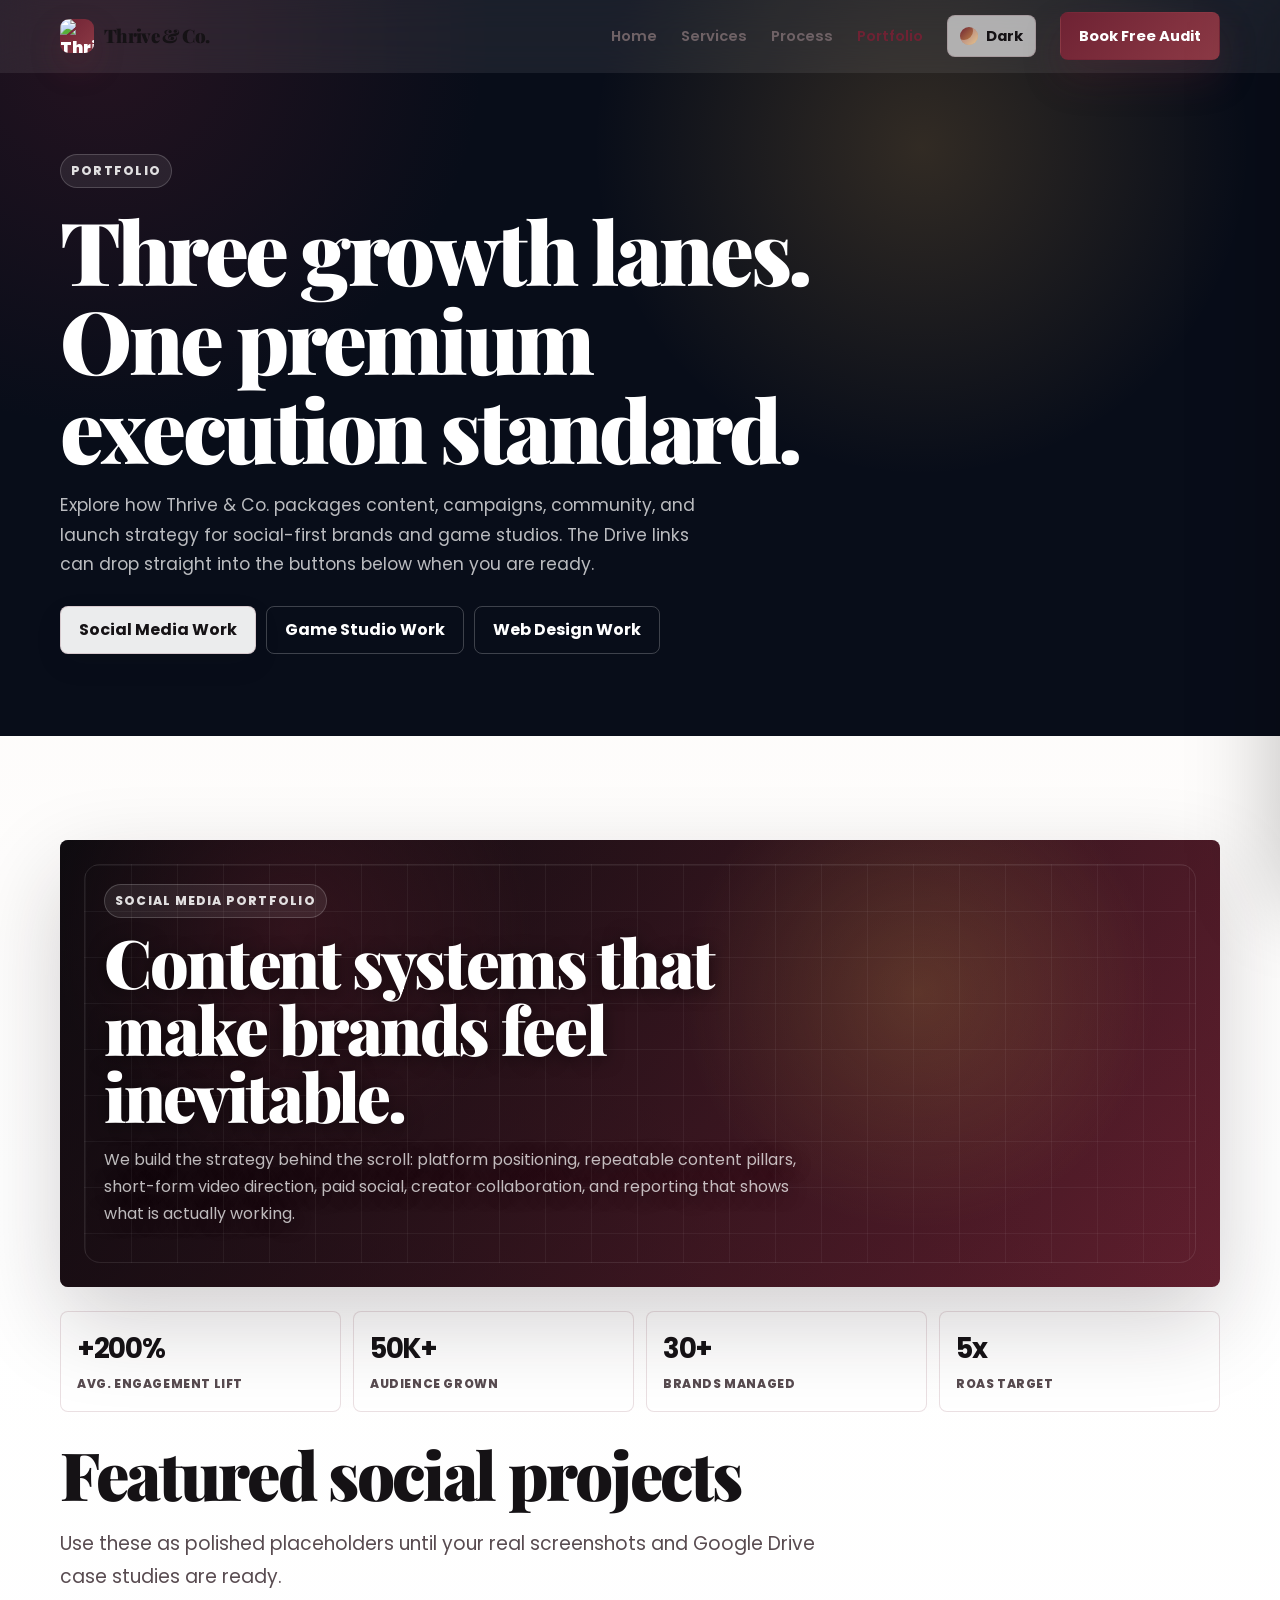
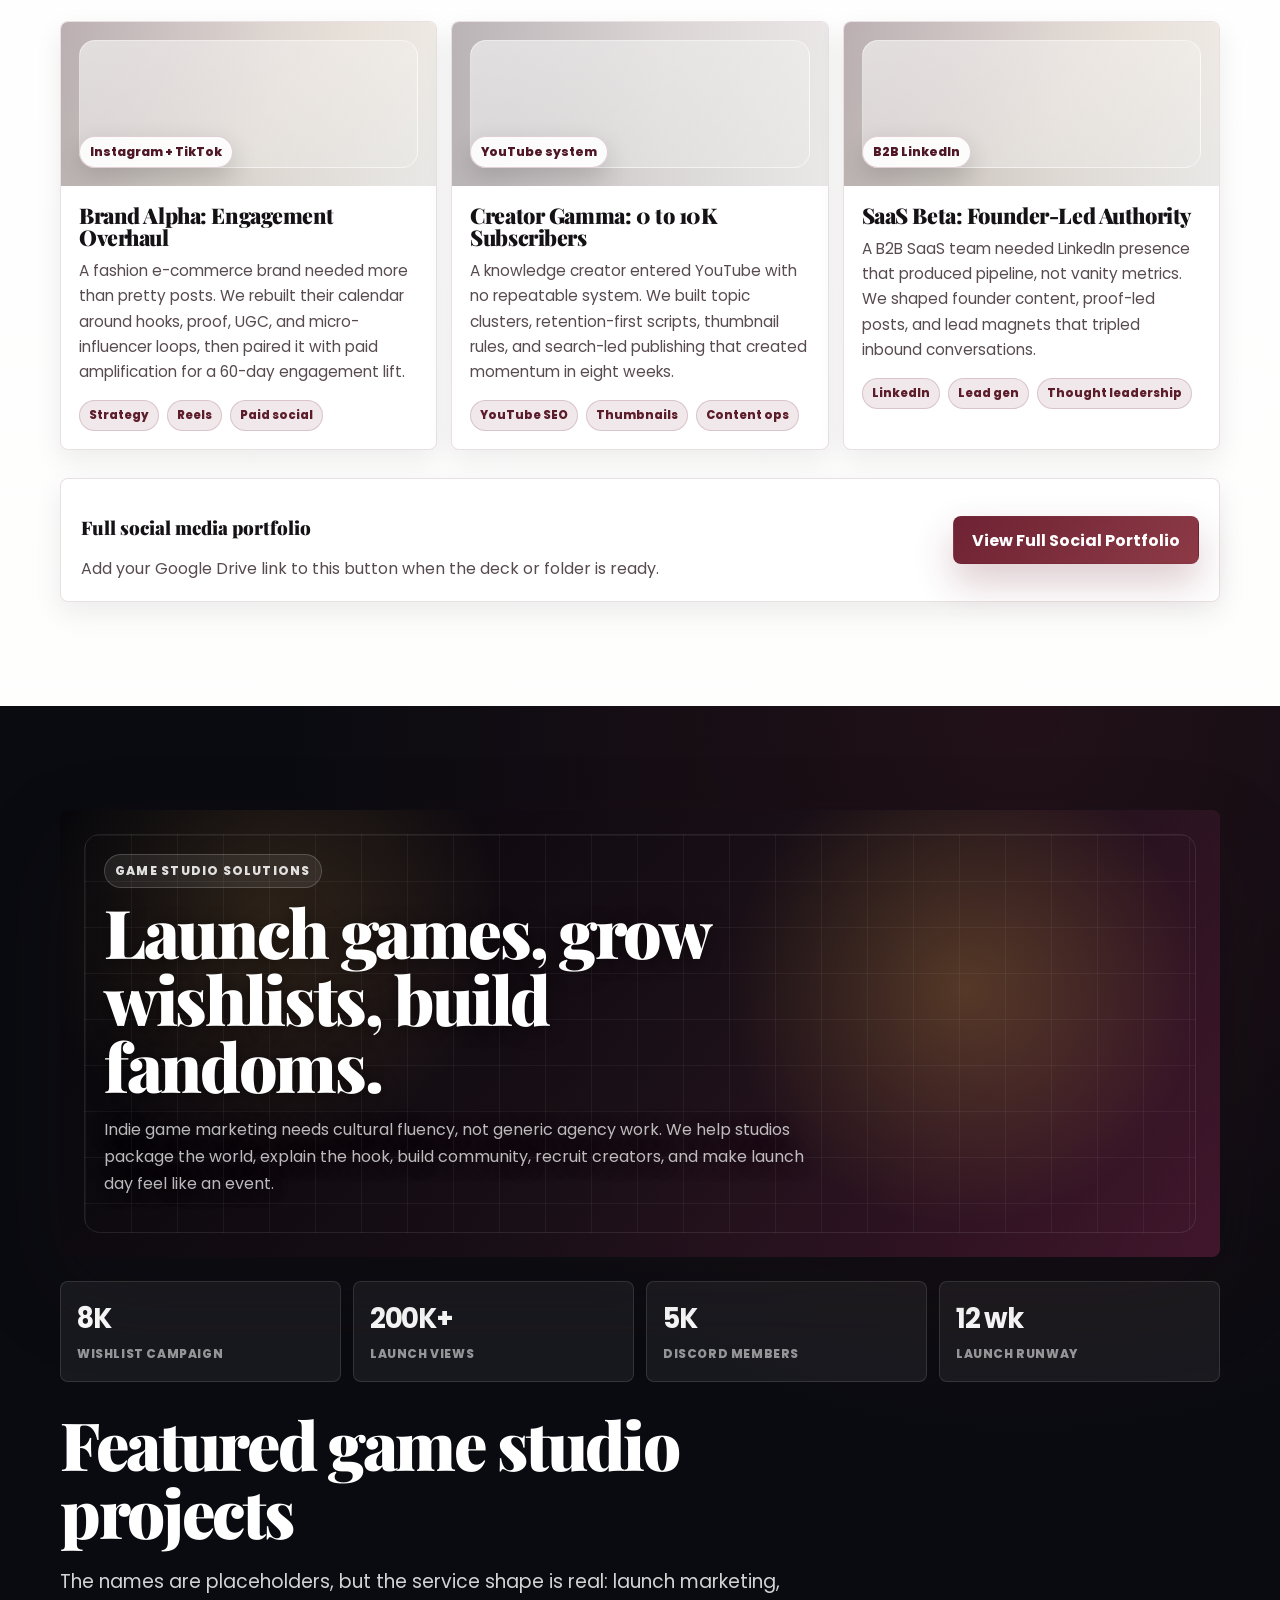
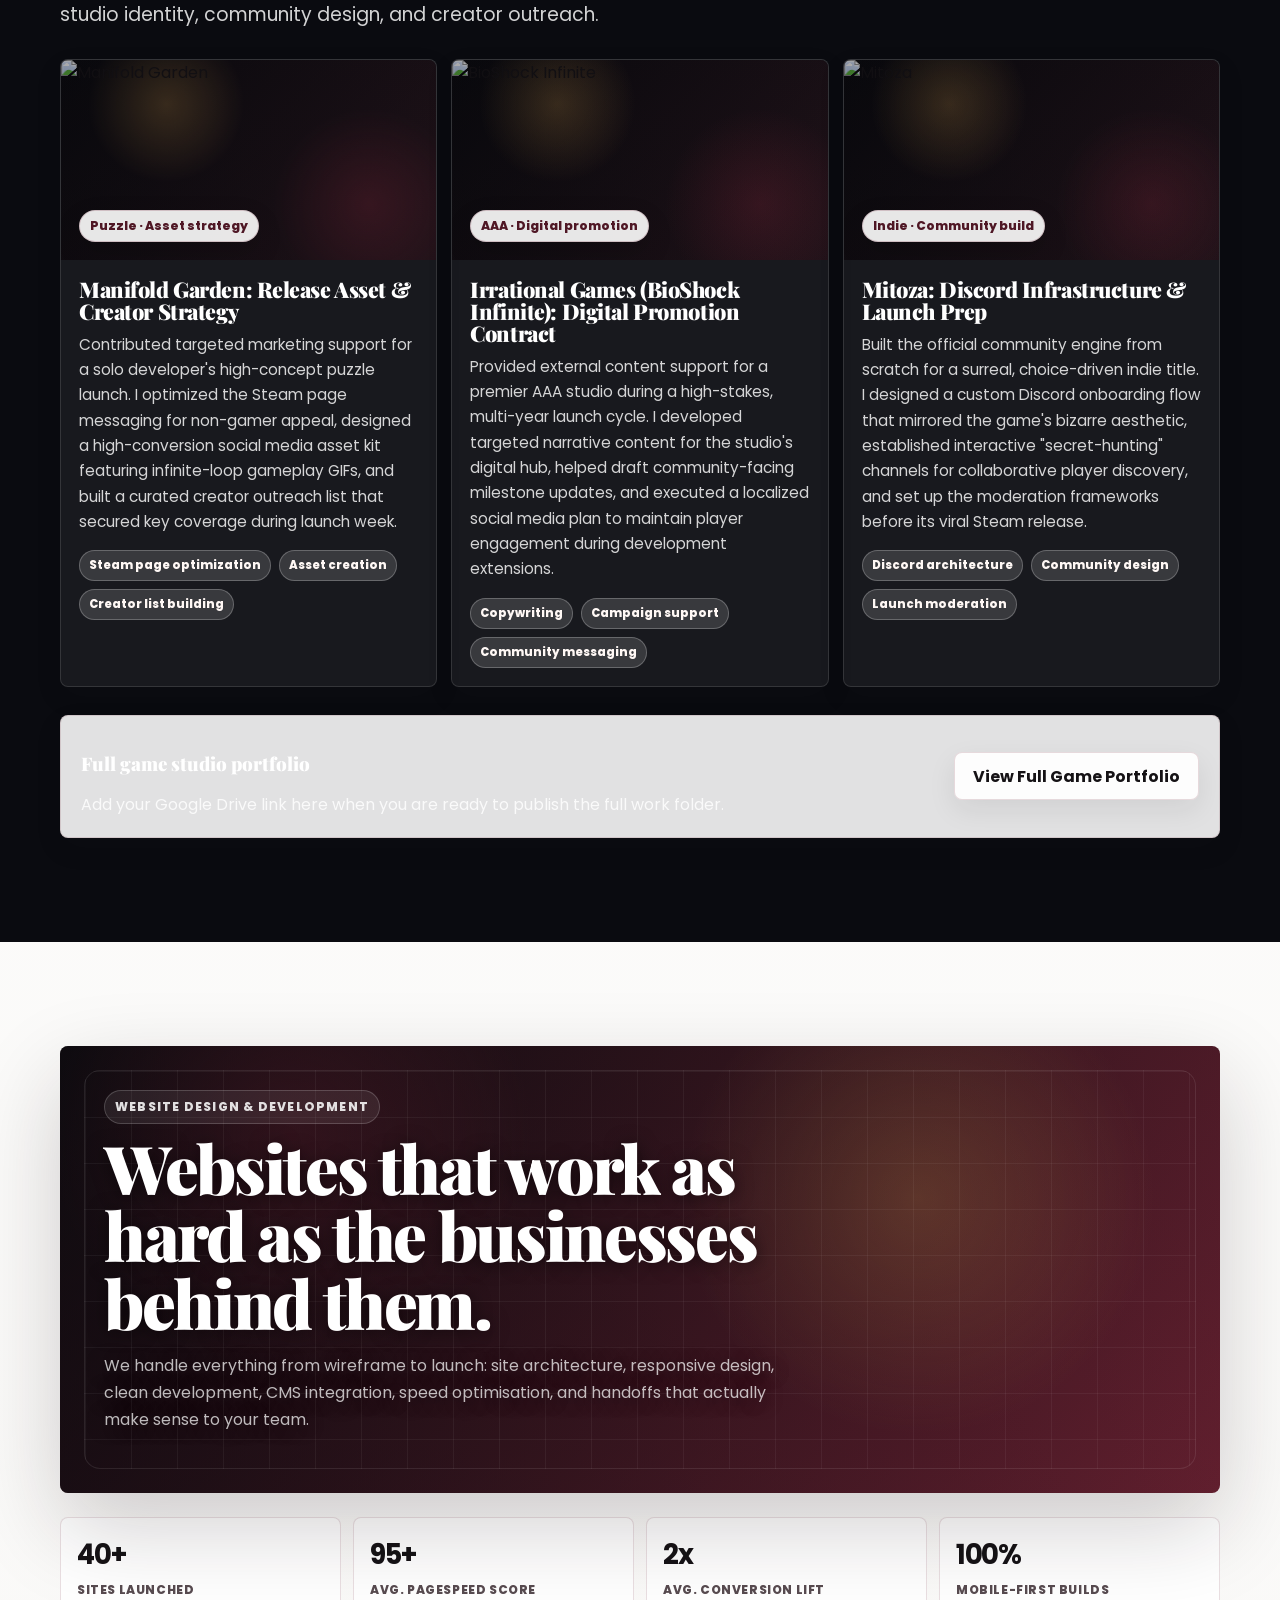
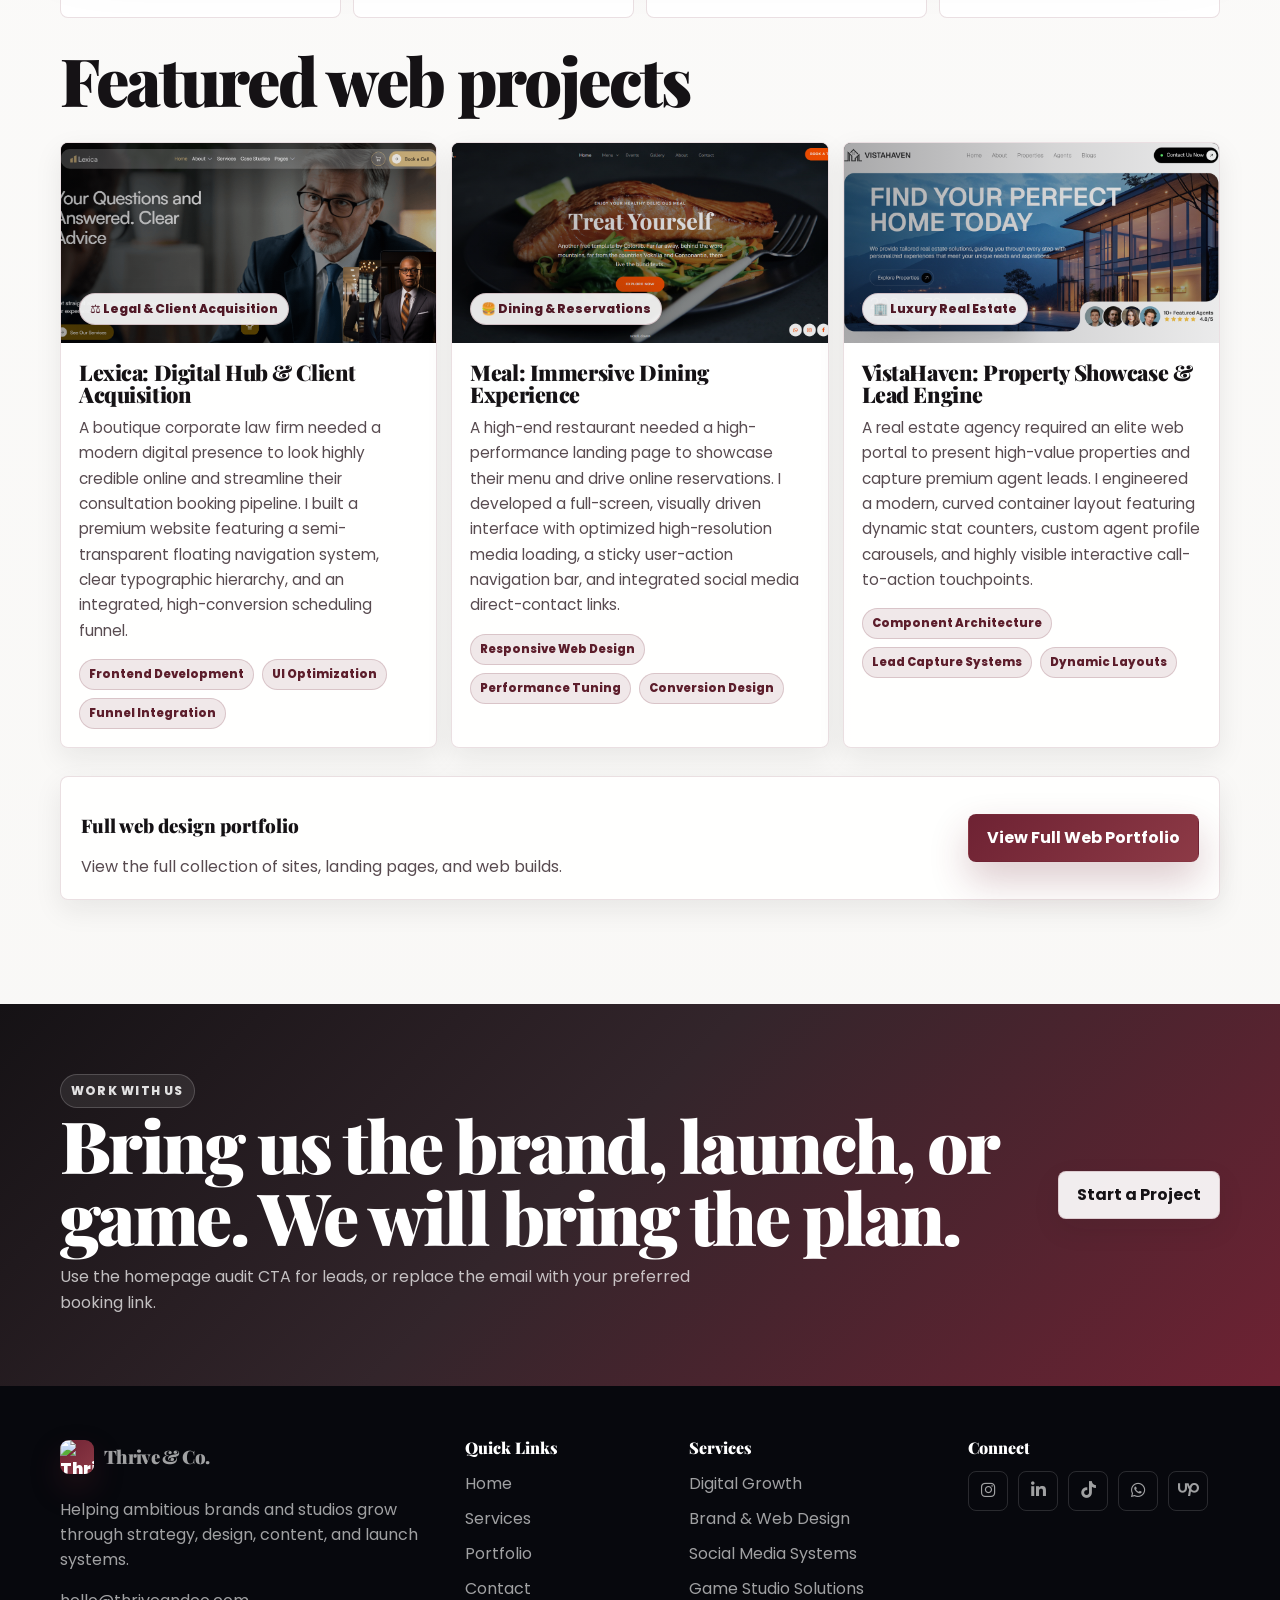
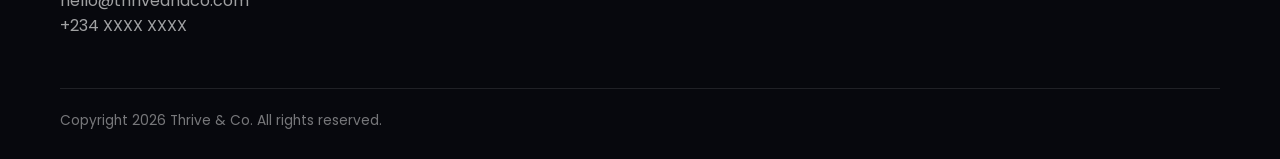
==== commit 815089c3: "feat: full SEO pass, favicon/manifest wiring, real portfolio content, brand logo, social icon brand " ====
--- a/portfolio.html
+++ b/portfolio.html
@@ -3,9 +3,95 @@
 <head>
   <meta charset="UTF-8">
   <meta name="viewport" content="width=device-width, initial-scale=1.0">
-  <title>Portfolio | Thrive & Co.</title>
-  <meta name="description" content="Explore Thrive & Co. portfolio work across social media growth, content systems, indie game launches, and studio marketing.">
-  <link rel="icon" type="image/svg+xml" href="data:image/svg+xml,%3Csvg xmlns='http://www.w3.org/2000/svg' viewBox='0 0 64 64'%3E%3Crect width='64' height='64' rx='16' fill='%236e2233'/%3E%3Cpath d='M18 17h28v8H36v24h-8V25H18z' fill='white'/%3E%3C/svg%3E">
+
+  <!-- ═══════════════════════════════════════════
+       PRIMARY SEO
+  ═══════════════════════════════════════════ -->
+  <title>Portfolio | Thrive & Co. — Social Media, Game Launches & Web Design Work</title>
+  <meta name="description" content="Browse Thrive & Co.'s portfolio: social media growth campaigns, indie game launch marketing, AAA digital promotion, Discord community builds, and web design projects.">
+  <meta name="keywords" content="digital marketing portfolio, game studio marketing portfolio, social media case studies, indie game launch, web design portfolio, Discord community, BioShock Infinite, Manifold Garden, Mitoza">
+  <meta name="author" content="Thrive & Co.">
+  <meta name="robots" content="index, follow, max-snippet:-1, max-image-preview:large, max-video-preview:-1">
+  <link rel="canonical" href="https://thriveandco.com/portfolio.html">
+
+  <!-- ═══════════════════════════════════════════
+       OPEN GRAPH
+  ═══════════════════════════════════════════ -->
+  <meta property="og:type" content="website">
+  <meta property="og:site_name" content="Thrive & Co.">
+  <meta property="og:title" content="Portfolio | Thrive & Co. — Social Media, Game Launches & Web Design Work">
+  <meta property="og:description" content="Browse our portfolio: social media growth, indie game launches, AAA digital promotion, community builds, and premium web design projects.">
+  <meta property="og:url" content="https://thriveandco.com/portfolio.html">
+  <meta property="og:image" content="https://thriveandco.com/images/web-app-manifest-512x512.png">
+  <meta property="og:image:width" content="512">
+  <meta property="og:image:height" content="512">
+  <meta property="og:locale" content="en_US">
+
+  <!-- ═══════════════════════════════════════════
+       TWITTER / X CARD
+  ═══════════════════════════════════════════ -->
+  <meta name="twitter:card" content="summary_large_image">
+  <meta name="twitter:title" content="Portfolio | Thrive & Co. — Social Media, Game Launches & Web Design Work">
+  <meta name="twitter:description" content="Browse our portfolio: social media growth, indie game launches, AAA digital promotion, community builds, and premium web design projects.">
+  <meta name="twitter:image" content="https://thriveandco.com/images/web-app-manifest-512x512.png">
+
+  <!-- ═══════════════════════════════════════════
+       FAVICONS
+  ═══════════════════════════════════════════ -->
+  <link rel="icon" type="image/png" sizes="96x96" href="images/favicon-96x96.png">
+  <link rel="icon" type="image/png" href="images/favicon.png">
+  <link rel="apple-touch-icon" sizes="180x180" href="images/apple-touch-icon.png">
+  <link rel="manifest" href="images/site.webmanifest">
+  <meta name="theme-color" content="#6E2233">
+  <meta name="msapplication-TileColor" content="#6E2233">
+
+  <!-- ═══════════════════════════════════════════
+       STRUCTURED DATA — BreadcrumbList
+  ═══════════════════════════════════════════ -->
+  <script type="application/ld+json">
+  {
+    "@context": "https://schema.org",
+    "@type": "BreadcrumbList",
+    "itemListElement": [
+      {
+        "@type": "ListItem",
+        "position": 1,
+        "name": "Home",
+        "item": "https://thriveandco.com/index.html"
+      },
+      {
+        "@type": "ListItem",
+        "position": 2,
+        "name": "Portfolio",
+        "item": "https://thriveandco.com/portfolio.html"
+      }
+    ]
+  }
+  </script>
+
+  <!-- ═══════════════════════════════════════════
+       STRUCTURED DATA — ItemList (Portfolio pieces)
+  ═══════════════════════════════════════════ -->
+  <script type="application/ld+json">
+  {
+    "@context": "https://schema.org",
+    "@type": "ItemList",
+    "name": "Thrive & Co. Portfolio",
+    "url": "https://thriveandco.com/portfolio.html",
+    "itemListElement": [
+      { "@type": "ListItem", "position": 1, "name": "Manifold Garden: Release Asset & Creator Strategy" },
+      { "@type": "ListItem", "position": 2, "name": "Irrational Games (BioShock Infinite): Digital Promotion Contract" },
+      { "@type": "ListItem", "position": 3, "name": "Mitoza: Discord Infrastructure & Launch Prep" },
+      { "@type": "ListItem", "position": 4, "name": "Lexica: Digital Hub & Client Acquisition" },
+      { "@type": "ListItem", "position": 5, "name": "Meal: Immersive Dining Experience" },
+      { "@type": "ListItem", "position": 6, "name": "VistaHaven: Property Showcase & Lead Engine" }
+    ]
+  }
+  </script>
+
+  <!-- ═══════════════════════════════════════════
+       FONTS & STYLES
+  ═══════════════════════════════════════════ -->
   <link rel="preconnect" href="https://fonts.googleapis.com">
   <link rel="preconnect" href="https://fonts.gstatic.com" crossorigin>
   <link href="https://fonts.googleapis.com/css2?family=Playfair+Display:ital,wght@0,700;0,900;1,700&family=Poppins:wght@300;400;500;600;700;800;900&display=swap" rel="stylesheet">
@@ -18,7 +104,7 @@
   <nav class="nav" aria-label="Main navigation" data-nav>
     <div class="container nav-inner">
       <a class="brand" href="index.html" aria-label="Thrive and Co. home">
-        <span class="brand-mark">T</span>
+        <img src="images/thrive-logo.png" alt="Thrive &amp; Co. logo" class="brand-mark">
         <span>Thrive & Co.</span>
       </a>
       <div class="nav-links">
@@ -38,7 +124,7 @@
   <aside class="mobile-drawer" id="mobile-menu" data-mobile-drawer aria-hidden="true">
     <div class="drawer-head">
       <a class="brand" href="index.html" aria-label="Thrive and Co. home">
-        <span class="brand-mark">T</span>
+        <img src="images/thrive-logo.png" alt="Thrive &amp; Co. logo" class="brand-mark">
         <span>Thrive & Co.</span>
       </a>
       <button class="drawer-close" type="button" data-drawer-close aria-label="Close navigation menu">
@@ -68,7 +154,7 @@
         <div class="portfolio-tabs">
           <a class="btn btn-soft" href="#social">Social Media Work</a>
           <a class="btn btn-dark-outline" href="#games">Game Studio Work</a>
-          <a class="btn btn-dark-outline" href="#web-dev">Web Design Work</a>
+          <a class="btn btn-dark-outline" href="#games">Web Design Work</a>
         </div>
       </div>
     </section>
@@ -202,7 +288,7 @@
       </div>
     </section>
 
-    <section class="section" id="web-dev">
+    <section class="section" id="web">
       <div class="container">
         <div class="showcase-banner social-bg">
           <div class="banner-content">
@@ -225,7 +311,7 @@
 
         <div class="cards-scroll grid cols-3">
           <article class="card case-card">
-            <div class="media-tile has-image"><img src="images/Lexica.png" alt="Lexica legal platform screenshot"><span class="media-caption"> Legal &amp; Client Acquisition</span></div>
+            <div class="media-tile has-image"><img src="images/Lexica.png" alt="Lexica legal platform screenshot"><span class="media-caption">⚖️ Legal &amp; Client Acquisition</span></div>
             <div class="case-body">
               <h3>Lexica: Digital Hub &amp; Client Acquisition</h3>
               <p>A boutique corporate law firm needed a modern digital presence to look highly credible online and streamline their consultation booking pipeline. I built a premium website featuring a semi-transparent floating navigation system, clear typographic hierarchy, and an integrated, high-conversion scheduling funnel.</p>
@@ -233,15 +319,15 @@
             </div>
           </article>
           <article class="card case-card">
-            <div class="media-tile has-image"><img src="images/Meal2.png" alt="Meal restaurant landing page screenshot"><span class="media-caption"> Dining &amp; Reservations</span></div>
-            <div class="case-body">
-              <h3>Meal2: Immersive Dining Experience</h3>
+            <div class="media-tile has-image"><img src="images/Meal2.png" alt="Meal restaurant landing page screenshot"><span class="media-caption">🍔 Dining &amp; Reservations</span></div>
+            <div class="case-body">
+              <h3>Meal: Immersive Dining Experience</h3>
               <p>A high-end restaurant needed a high-performance landing page to showcase their menu and drive online reservations. I developed a full-screen, visually driven interface with optimized high-resolution media loading, a sticky user-action navigation bar, and integrated social media direct-contact links.</p>
               <div class="tag-row"><span class="tag">Responsive Web Design</span><span class="tag">Performance Tuning</span><span class="tag">Conversion Design</span></div>
             </div>
           </article>
           <article class="card case-card">
-            <div class="media-tile has-image"><img src="images/vista-haven.png" alt="VistaHaven real estate portal screenshot"><span class="media-caption"> Luxury Real Estate</span></div>
+            <div class="media-tile has-image"><img src="images/vista-haven.png" alt="VistaHaven real estate portal screenshot"><span class="media-caption">🏢 Luxury Real Estate</span></div>
             <div class="case-body">
               <h3>VistaHaven: Property Showcase &amp; Lead Engine</h3>
               <p>A real estate agency required an elite web portal to present high-value properties and capture premium agent leads. I engineered a modern, curved container layout featuring dynamic stat counters, custom agent profile carousels, and highly visible interactive call-to-action touchpoints.</p>
@@ -277,7 +363,7 @@
     <div class="container">
       <div class="footer-grid">
         <div>
-          <a class="brand" href="index.html"><span class="brand-mark">T</span><span>Thrive & Co.</span></a>
+          <a class="brand" href="index.html"><img src="images/thrive-logo.png" alt="Thrive &amp; Co. logo" class="brand-mark"><span>Thrive & Co.</span></a>
           <p>Helping ambitious brands and studios grow through strategy, design, content, and launch systems.</p>
           <p>hello@thriveandco.com<br>+234 XXXX XXXX</p>
         </div>
--- a/styles.css
+++ b/styles.css
@@ -114,6 +114,14 @@
   box-shadow: 0 14px 30px rgba(110,34,51,0.25);
   font-family: 'Poppins', sans-serif;
   font-weight: 900;
+  overflow: hidden;
+  flex-shrink: 0;
+}
+.brand-mark img {
+  width: 100%;
+  height: 100%;
+  object-fit: cover;
+  display: block;
 }
 .brand span:last-child { font-size: 1.16rem; letter-spacing: -0.035em; }
 .nav-links { display: none; align-items: center; gap: 24px; color: var(--muted); font-weight: 600; font-size: 0.92rem; }
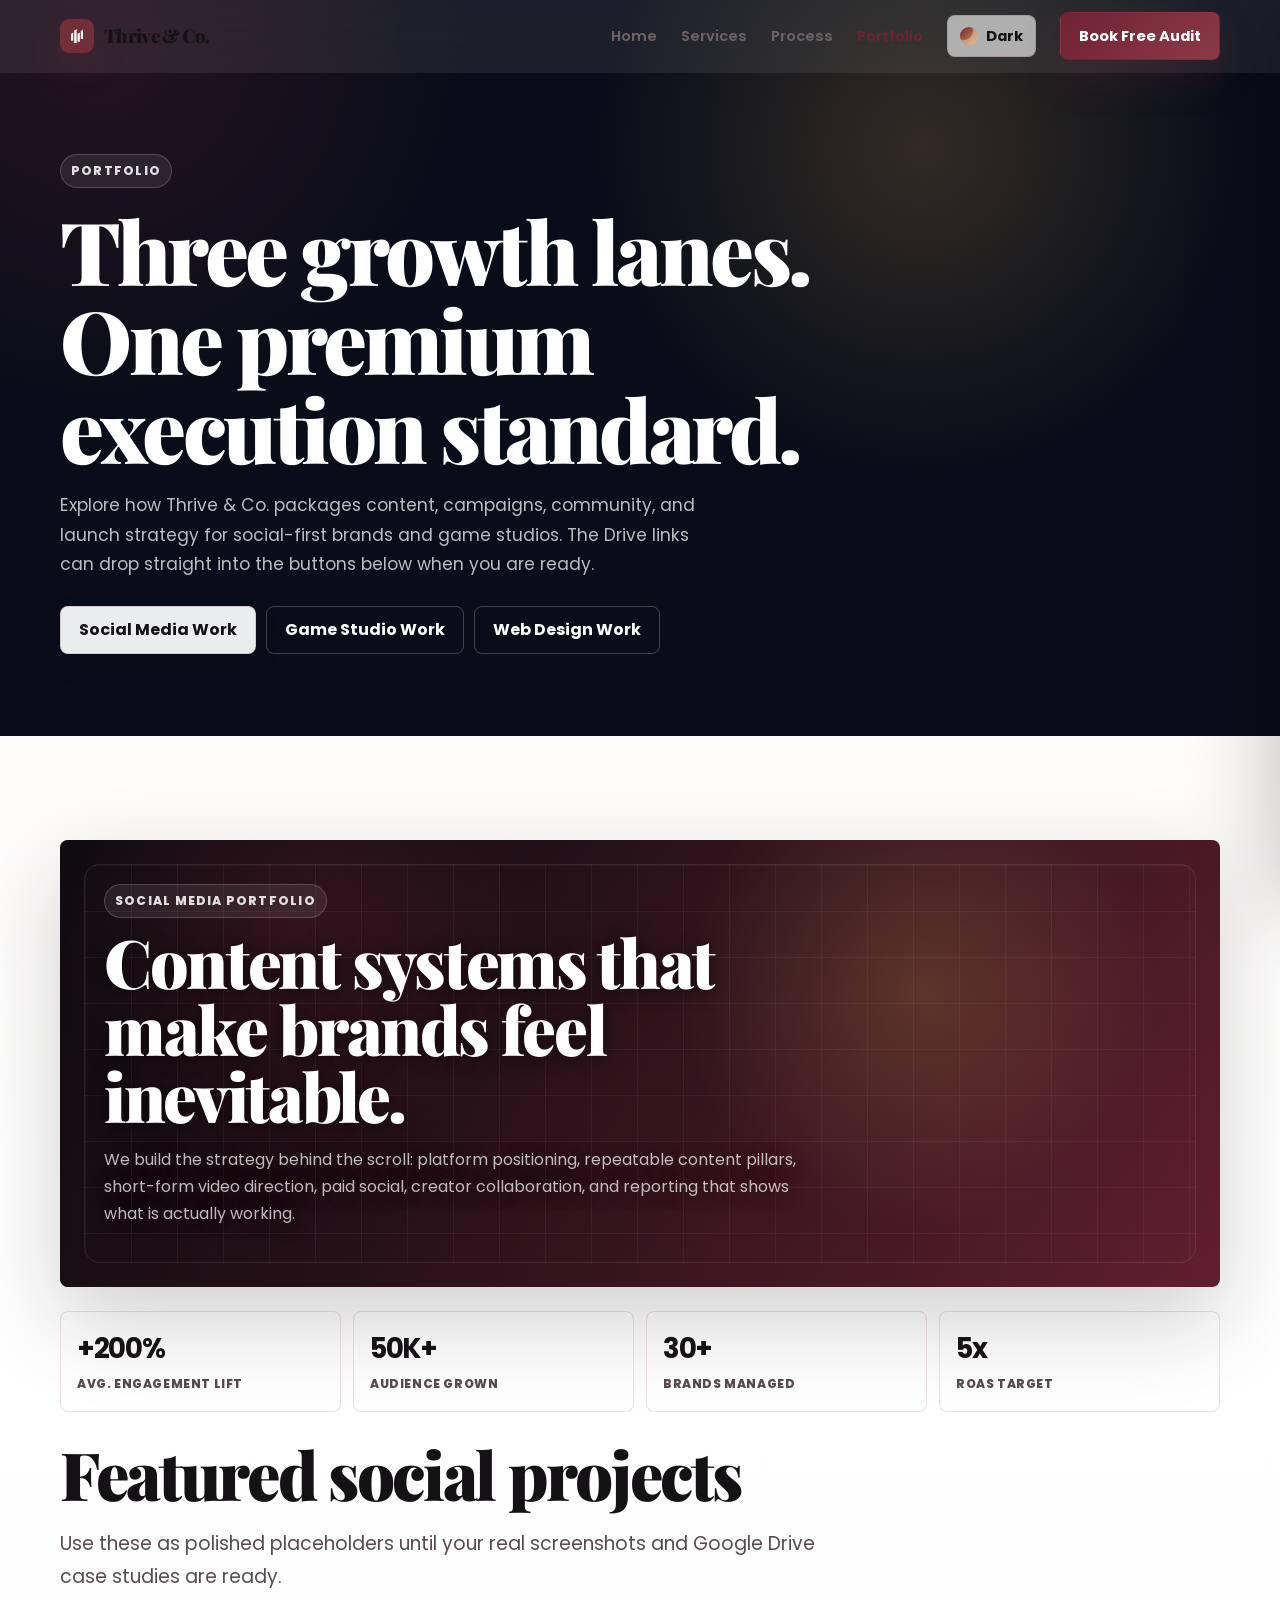
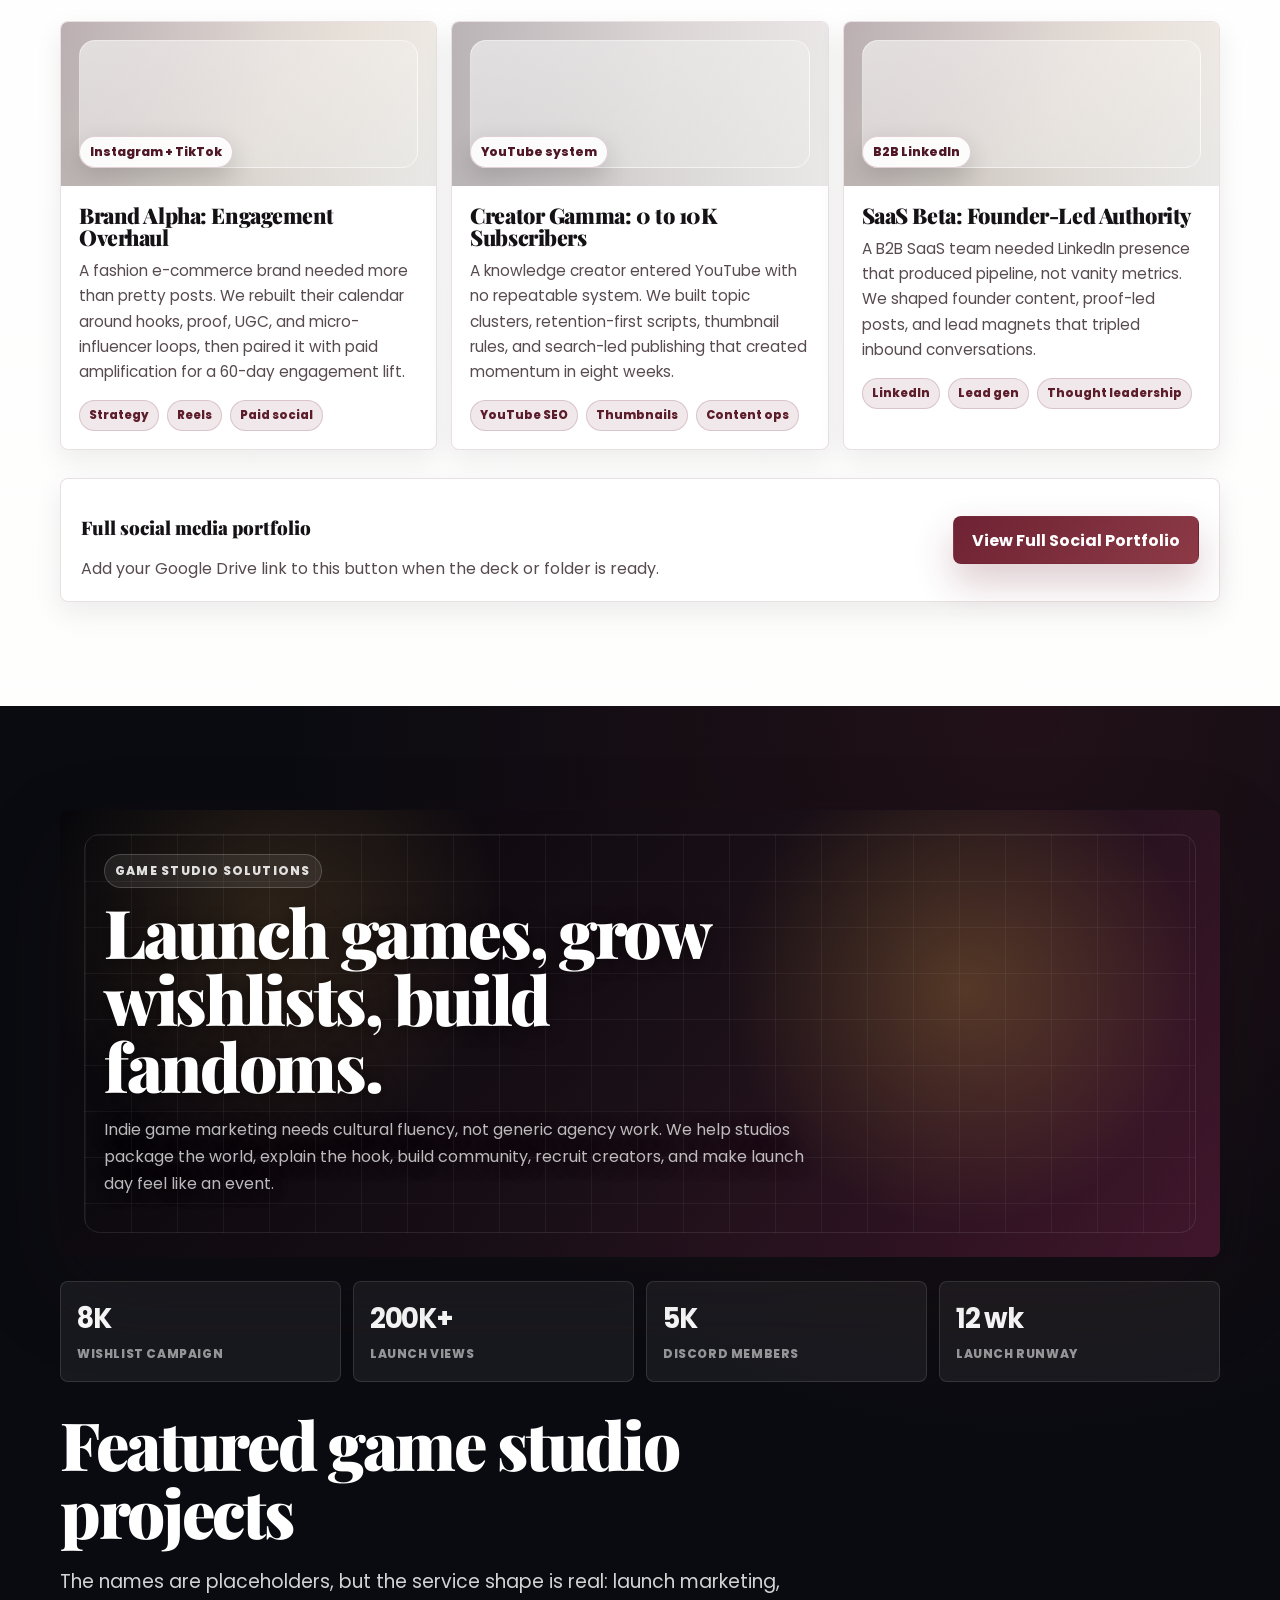
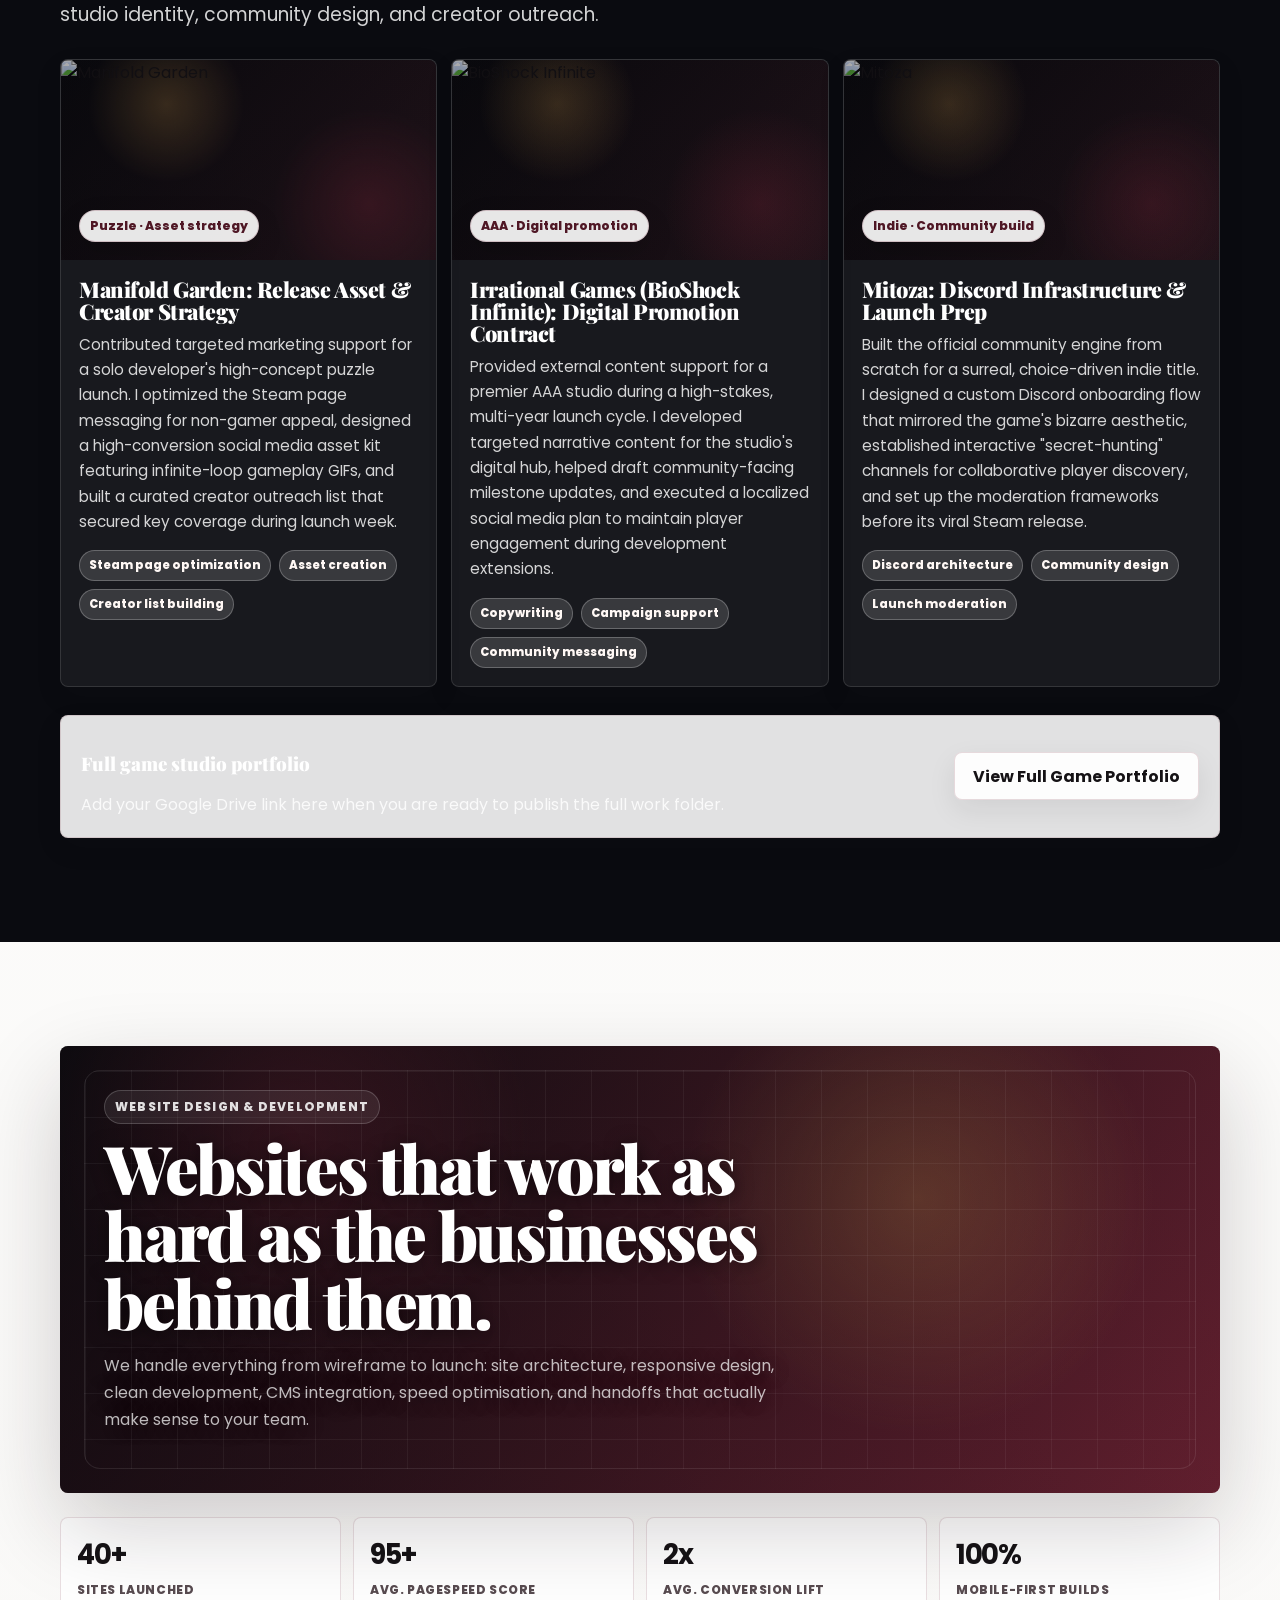
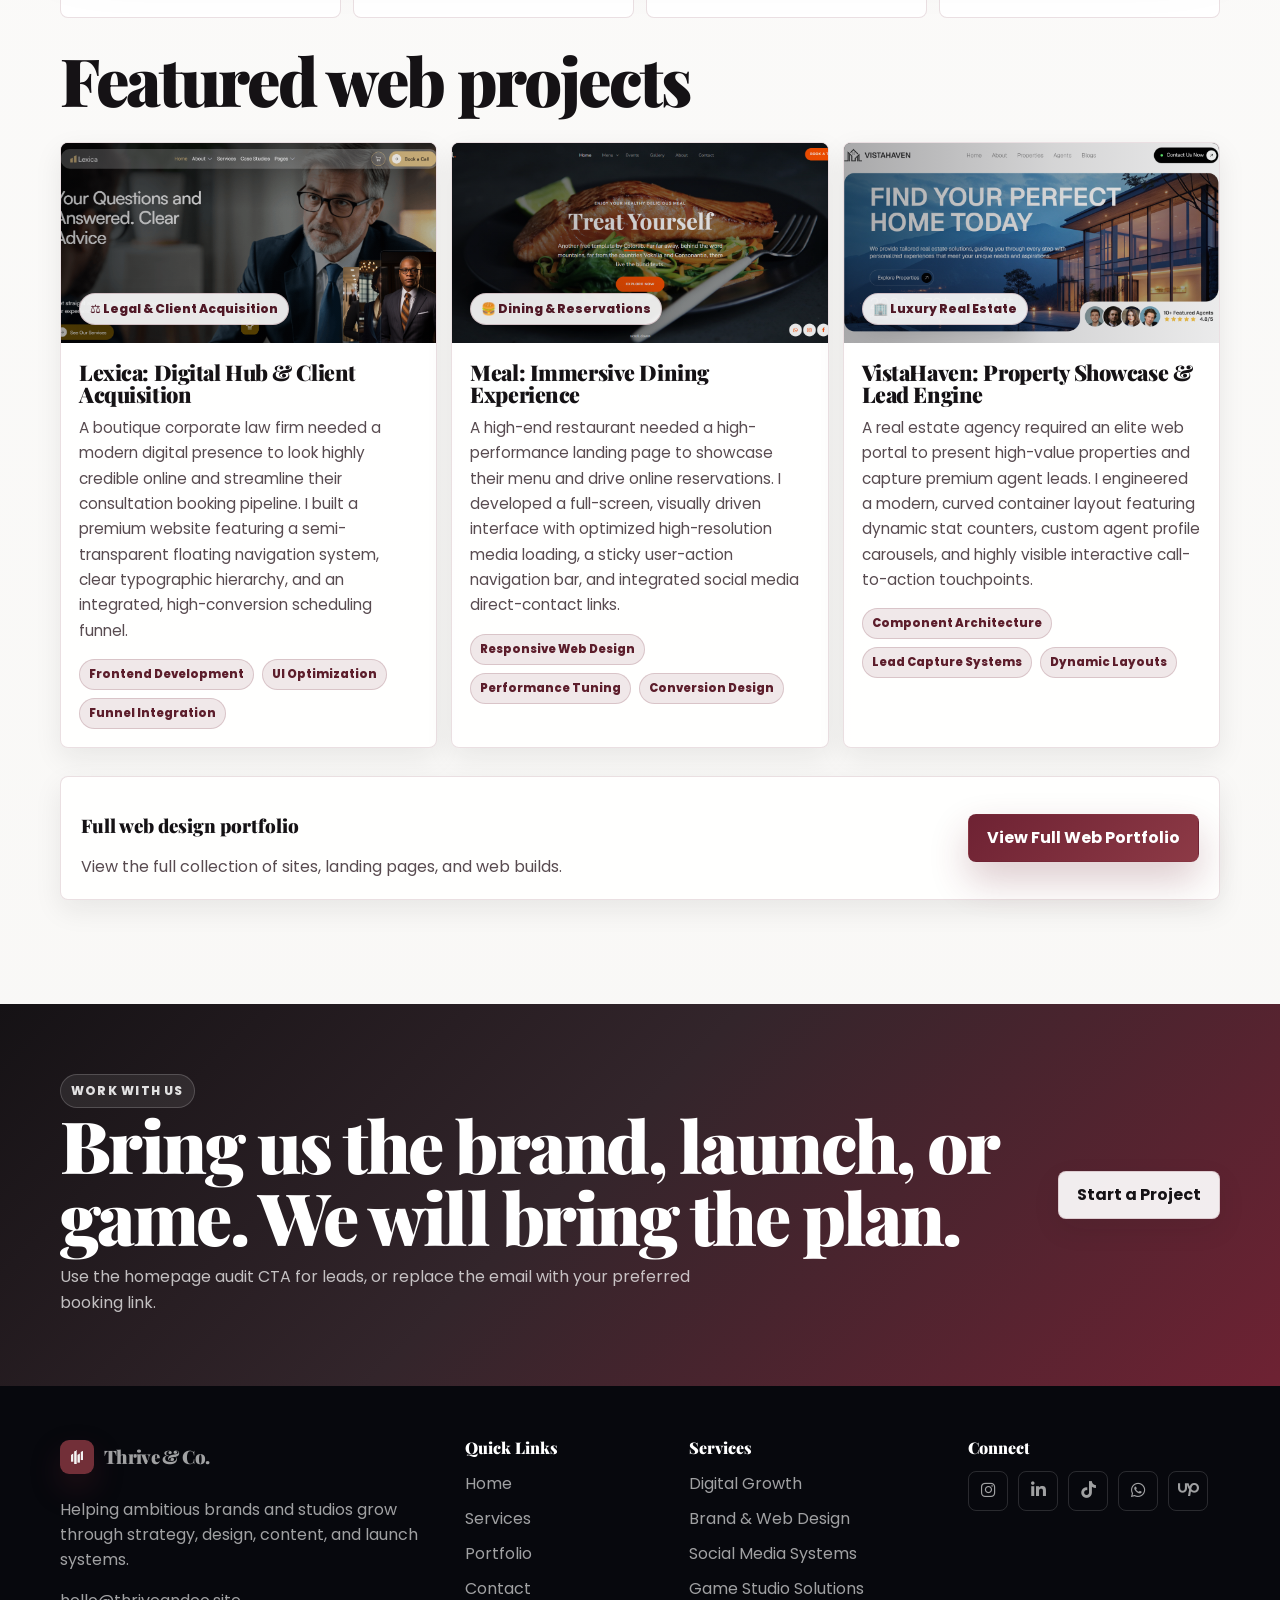
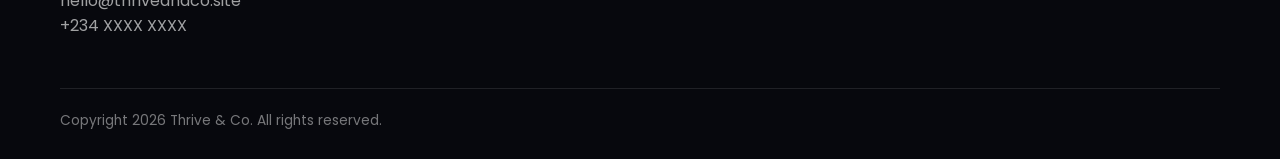
==== commit 8b24d290: "fix: correct domain to thriveandco.site and thrive-logo extension to .jpeg - Replaced all thriveandc" ====
--- a/portfolio.html
+++ b/portfolio.html
@@ -12,7 +12,7 @@
   <meta name="keywords" content="digital marketing portfolio, game studio marketing portfolio, social media case studies, indie game launch, web design portfolio, Discord community, BioShock Infinite, Manifold Garden, Mitoza">
   <meta name="author" content="Thrive & Co.">
   <meta name="robots" content="index, follow, max-snippet:-1, max-image-preview:large, max-video-preview:-1">
-  <link rel="canonical" href="https://thriveandco.com/portfolio.html">
+  <link rel="canonical" href="https://thriveandco.site/portfolio.html">
 
   <!-- ═══════════════════════════════════════════
        OPEN GRAPH
@@ -21,8 +21,8 @@
   <meta property="og:site_name" content="Thrive & Co.">
   <meta property="og:title" content="Portfolio | Thrive & Co. — Social Media, Game Launches & Web Design Work">
   <meta property="og:description" content="Browse our portfolio: social media growth, indie game launches, AAA digital promotion, community builds, and premium web design projects.">
-  <meta property="og:url" content="https://thriveandco.com/portfolio.html">
-  <meta property="og:image" content="https://thriveandco.com/images/web-app-manifest-512x512.png">
+  <meta property="og:url" content="https://thriveandco.site/portfolio.html">
+  <meta property="og:image" content="https://thriveandco.site/images/web-app-manifest-512x512.png">
   <meta property="og:image:width" content="512">
   <meta property="og:image:height" content="512">
   <meta property="og:locale" content="en_US">
@@ -33,7 +33,7 @@
   <meta name="twitter:card" content="summary_large_image">
   <meta name="twitter:title" content="Portfolio | Thrive & Co. — Social Media, Game Launches & Web Design Work">
   <meta name="twitter:description" content="Browse our portfolio: social media growth, indie game launches, AAA digital promotion, community builds, and premium web design projects.">
-  <meta name="twitter:image" content="https://thriveandco.com/images/web-app-manifest-512x512.png">
+  <meta name="twitter:image" content="https://thriveandco.site/images/web-app-manifest-512x512.png">
 
   <!-- ═══════════════════════════════════════════
        FAVICONS
@@ -57,13 +57,13 @@
         "@type": "ListItem",
         "position": 1,
         "name": "Home",
-        "item": "https://thriveandco.com/index.html"
+        "item": "https://thriveandco.site/index.html"
       },
       {
         "@type": "ListItem",
         "position": 2,
         "name": "Portfolio",
-        "item": "https://thriveandco.com/portfolio.html"
+        "item": "https://thriveandco.site/portfolio.html"
       }
     ]
   }
@@ -77,7 +77,7 @@
     "@context": "https://schema.org",
     "@type": "ItemList",
     "name": "Thrive & Co. Portfolio",
-    "url": "https://thriveandco.com/portfolio.html",
+    "url": "https://thriveandco.site/portfolio.html",
     "itemListElement": [
       { "@type": "ListItem", "position": 1, "name": "Manifold Garden: Release Asset & Creator Strategy" },
       { "@type": "ListItem", "position": 2, "name": "Irrational Games (BioShock Infinite): Digital Promotion Contract" },
@@ -104,7 +104,7 @@
   <nav class="nav" aria-label="Main navigation" data-nav>
     <div class="container nav-inner">
       <a class="brand" href="index.html" aria-label="Thrive and Co. home">
-        <img src="images/thrive-logo.png" alt="Thrive &amp; Co. logo" class="brand-mark">
+        <img src="images/thrive-logo.jpeg" alt="Thrive &amp; Co. logo" class="brand-mark">
         <span>Thrive & Co.</span>
       </a>
       <div class="nav-links">
@@ -124,7 +124,7 @@
   <aside class="mobile-drawer" id="mobile-menu" data-mobile-drawer aria-hidden="true">
     <div class="drawer-head">
       <a class="brand" href="index.html" aria-label="Thrive and Co. home">
-        <img src="images/thrive-logo.png" alt="Thrive &amp; Co. logo" class="brand-mark">
+        <img src="images/thrive-logo.jpeg" alt="Thrive &amp; Co. logo" class="brand-mark">
         <span>Thrive & Co.</span>
       </a>
       <button class="drawer-close" type="button" data-drawer-close aria-label="Close navigation menu">
@@ -354,7 +354,7 @@
           <h2>Bring us the brand, launch, or game. We will bring the plan.</h2>
           <p>Use the homepage audit CTA for leads, or replace the email with your preferred booking link.</p>
         </div>
-        <a class="btn btn-soft" href="mailto:hello@thriveandco.com?subject=Portfolio%20Inquiry">Start a Project</a>
+        <a class="btn btn-soft" href="mailto:hello@thriveandco.site?subject=Portfolio%20Inquiry">Start a Project</a>
       </div>
     </section>
   </main>
@@ -363,9 +363,9 @@
     <div class="container">
       <div class="footer-grid">
         <div>
-          <a class="brand" href="index.html"><img src="images/thrive-logo.png" alt="Thrive &amp; Co. logo" class="brand-mark"><span>Thrive & Co.</span></a>
+          <a class="brand" href="index.html"><img src="images/thrive-logo.jpeg" alt="Thrive &amp; Co. logo" class="brand-mark"><span>Thrive & Co.</span></a>
           <p>Helping ambitious brands and studios grow through strategy, design, content, and launch systems.</p>
-          <p>hello@thriveandco.com<br>+234 XXXX XXXX</p>
+          <p>hello@thriveandco.site<br>+234 XXXX XXXX</p>
         </div>
         <div>
           <h4>Quick Links</h4>
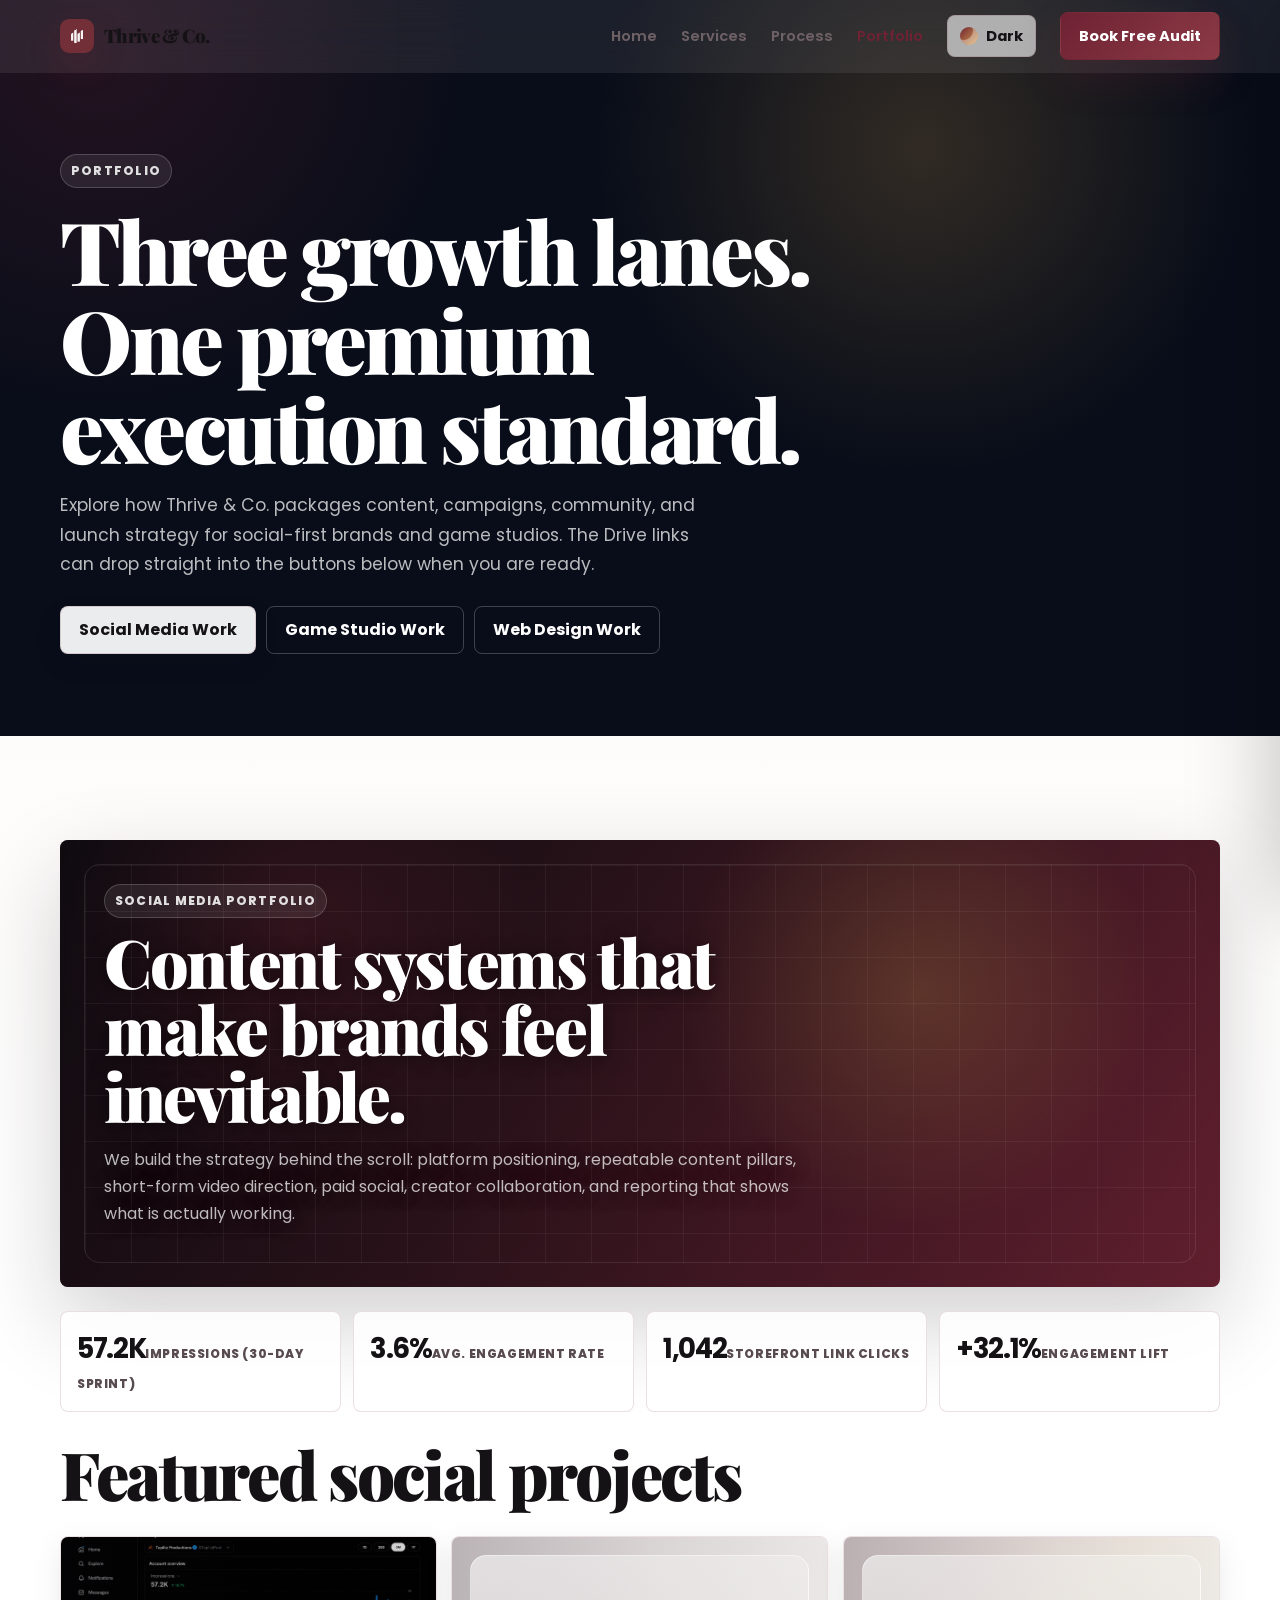
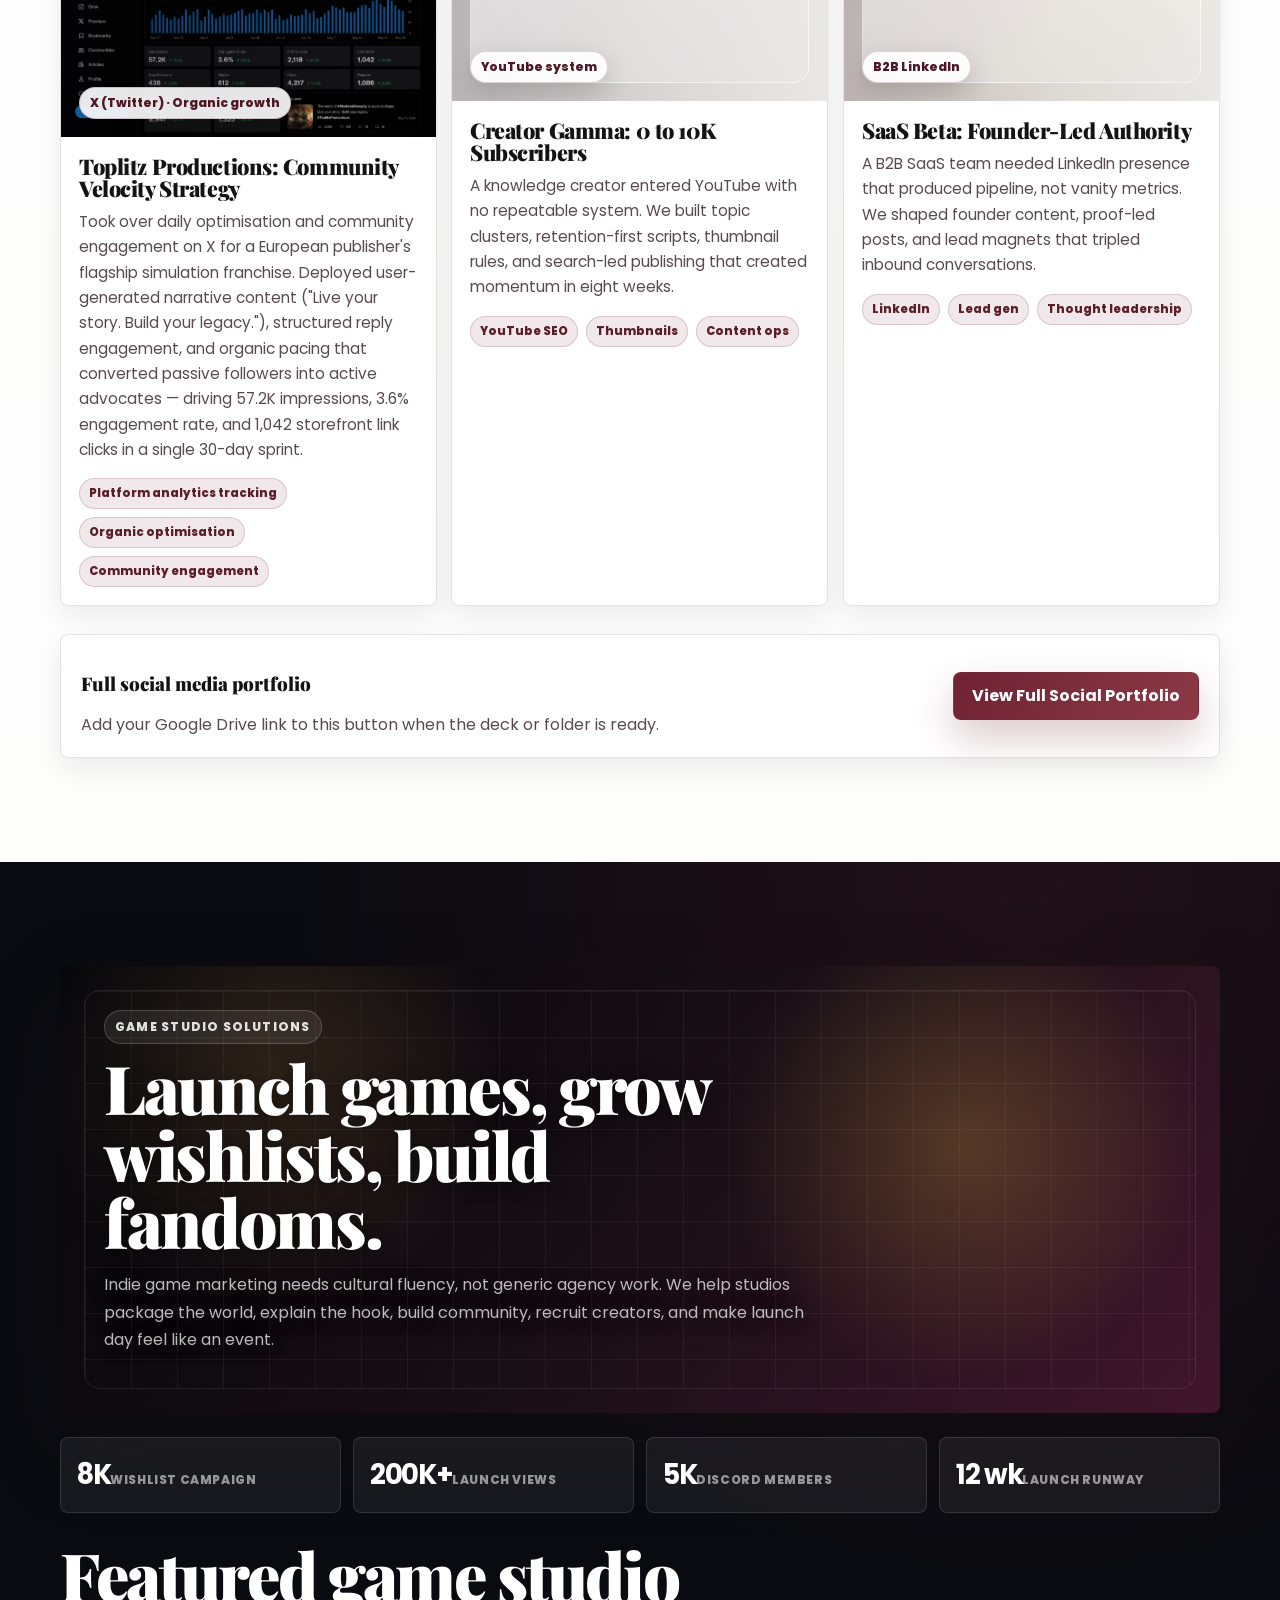
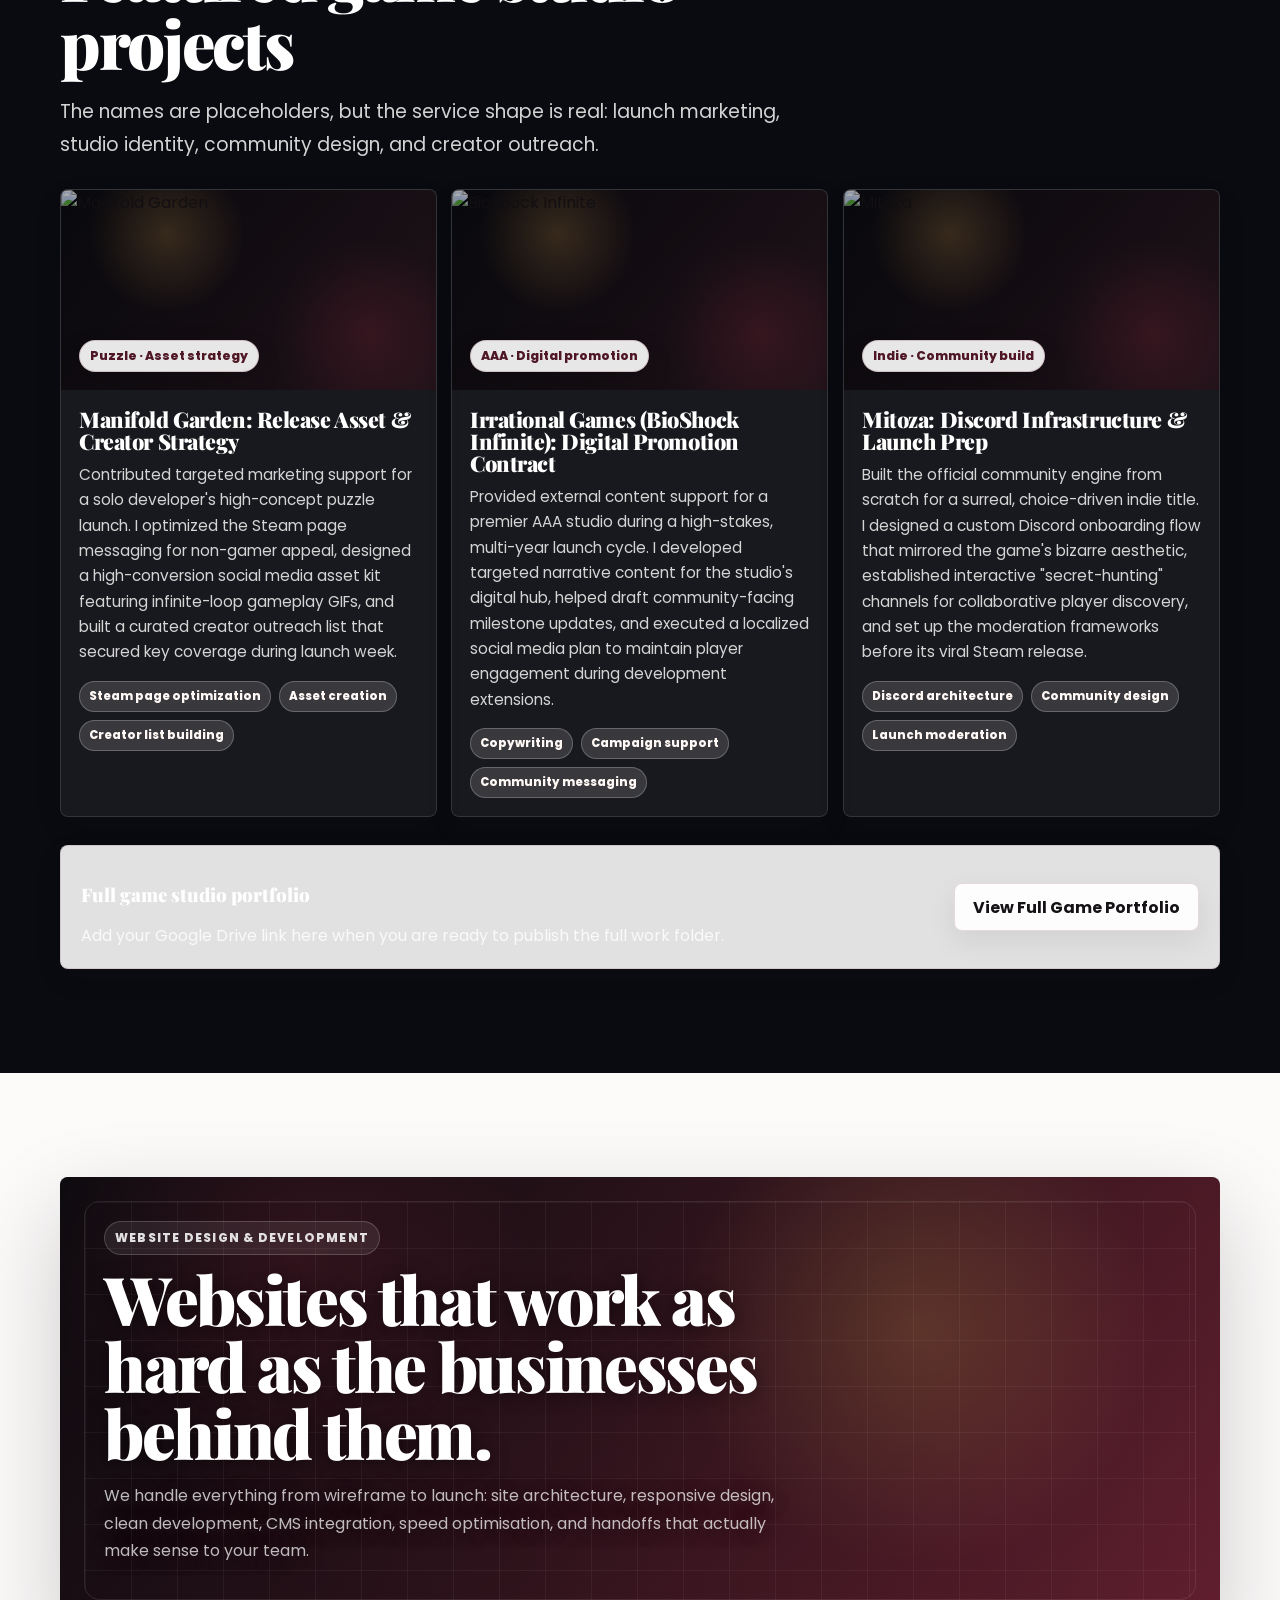
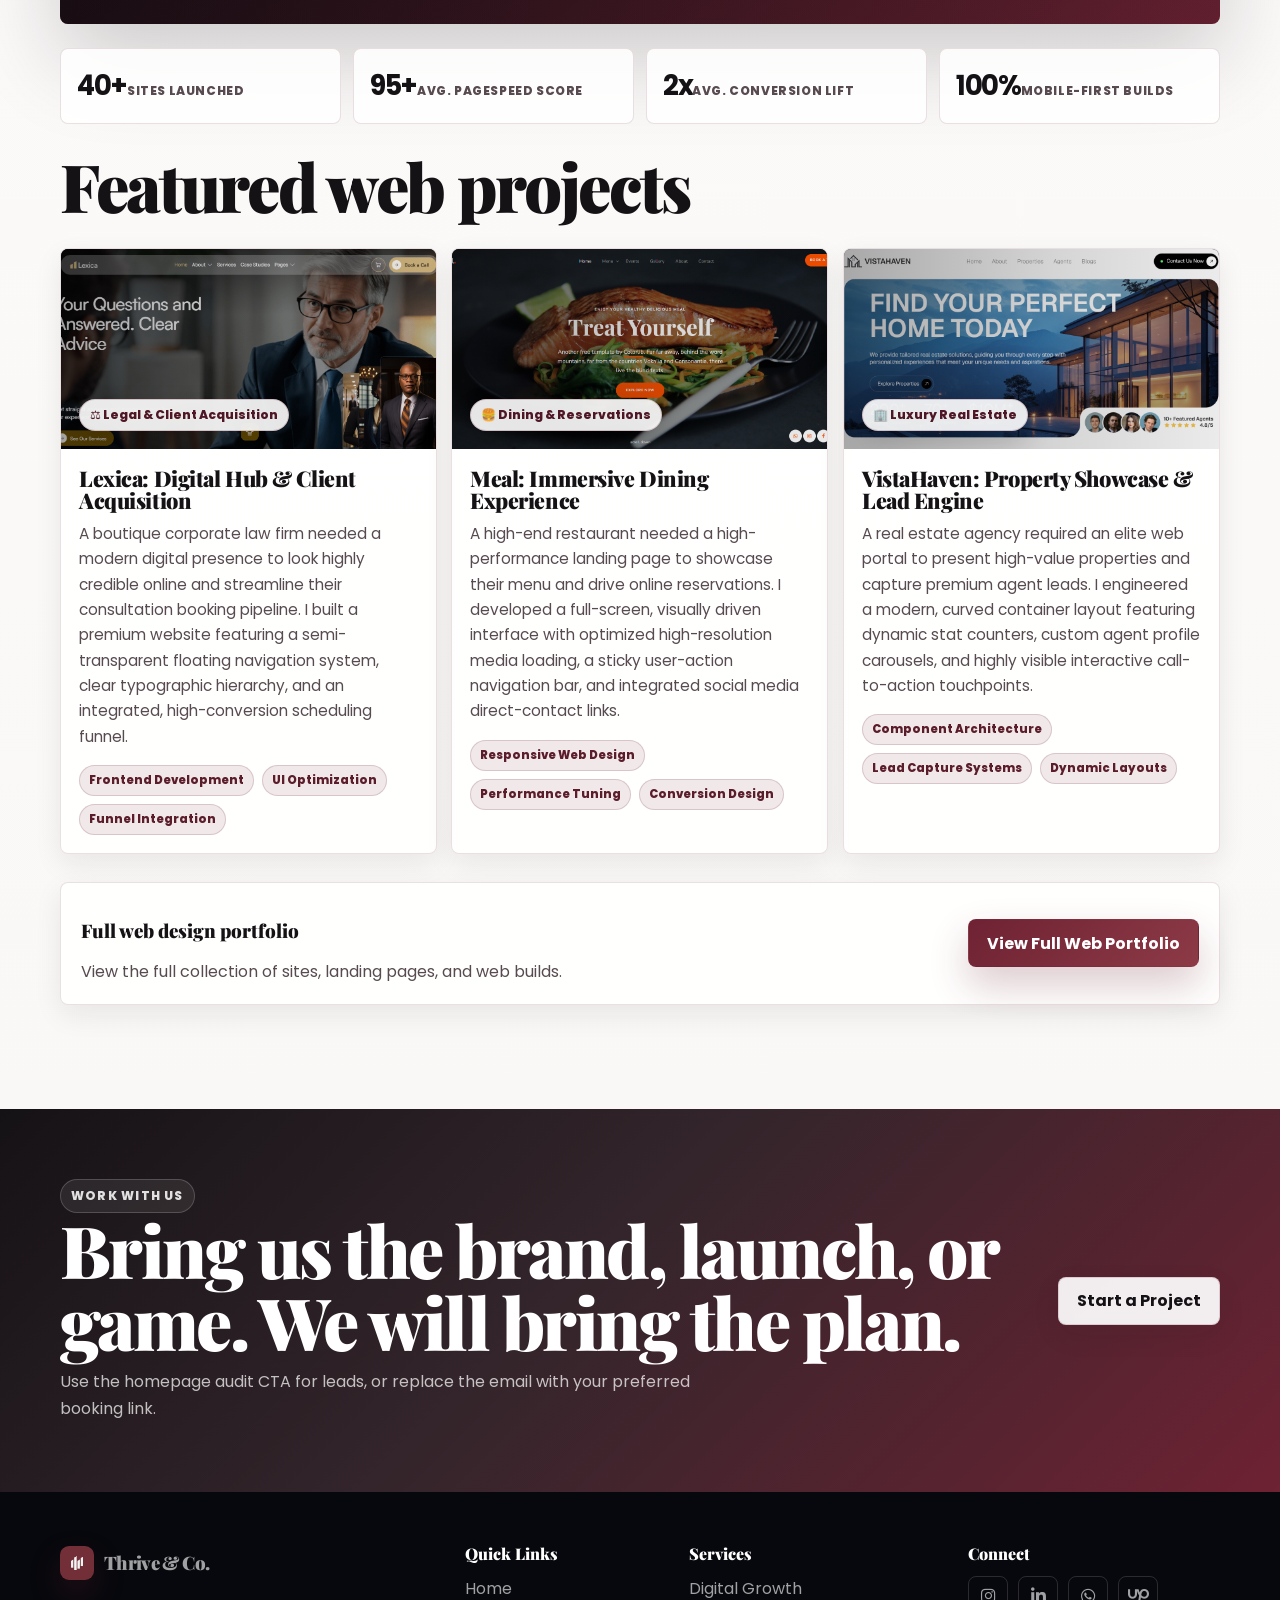
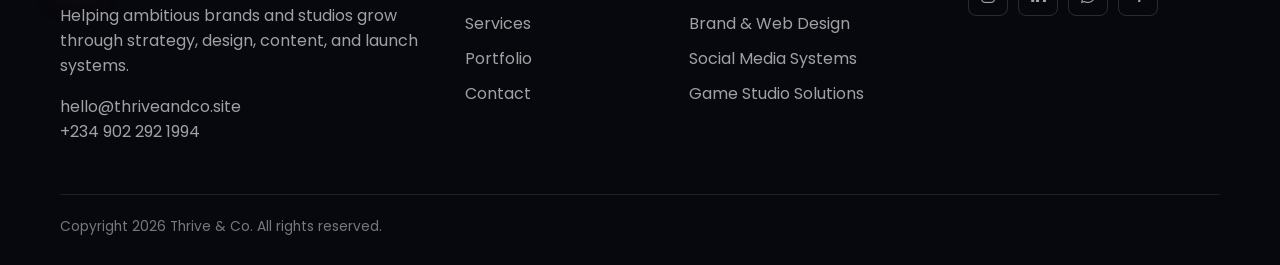
==== commit 30461ce8: "feat: major content, asset, and UX overhaul across both pages Content & Copy - Replaced all 3 game p" ====
--- a/portfolio.html
+++ b/portfolio.html
@@ -99,6 +99,7 @@
   <link rel="stylesheet" href="styles.css">
 </head>
 <body>
+<div id="scroll-progress" aria-hidden="true"></div>
 <a class="skip-link" href="#main">Skip to content</a>
 <div class="site-shell">
   <nav class="nav" aria-label="Main navigation" data-nav>
@@ -169,28 +170,30 @@
           </div>
         </div>
 
-        <div class="stats-grid">
-          <div class="stat"><strong>+200%</strong><span>Avg. engagement lift</span></div>
-          <div class="stat"><strong>50K+</strong><span>Audience grown</span></div>
-          <div class="stat"><strong>30+</strong><span>Brands managed</span></div>
-          <div class="stat"><strong>5x</strong><span>ROAS target</span></div>
-        </div>
-
-        <div class="section-head">
+        <div class="stats-grid reveal">
+          <div class="stat"><strong>57.2K</strong><span>Impressions (30-day sprint)</span></div>
+          <div class="stat"><strong>3.6%</strong><span>Avg. engagement rate</span></div>
+          <div class="stat"><strong>1,042</strong><span>Storefront link clicks</span></div>
+          <div class="stat"><strong>+32.1%</strong><span>Engagement lift</span></div>
+        </div>
+
+        <div class="section-head reveal">
           <h2 class="section-title">Featured social projects</h2>
-          <p class="section-copy">Use these as polished placeholders until your real screenshots and Google Drive case studies are ready.</p>
         </div>
 
         <div class="cards-scroll grid cols-3">
-          <article class="card case-card">
-            <div class="media-tile social"><span class="media-caption">Instagram + TikTok</span></div>
-            <div class="case-body">
-              <h3>Brand Alpha: Engagement Overhaul</h3>
-              <p>A fashion e-commerce brand needed more than pretty posts. We rebuilt their calendar around hooks, proof, UGC, and micro-influencer loops, then paired it with paid amplification for a 60-day engagement lift.</p>
-              <div class="tag-row"><span class="tag">Strategy</span><span class="tag">Reels</span><span class="tag">Paid social</span></div>
-            </div>
-          </article>
-          <article class="card case-card">
+          <article class="card case-card"><span class="card-shine" aria-hidden="true"></span>
+            <div class="media-tile social has-image">
+              <img src="images/Toplitz Produtions.png" alt="Toplitz Productions X analytics" style="width:100%;height:100%;object-fit:cover;position:absolute;inset:0;">
+              <span class="media-caption">X (Twitter) · Organic growth</span>
+            </div>
+            <div class="case-body">
+              <h3>Toplitz Productions: Community Velocity Strategy</h3>
+              <p>Took over daily optimisation and community engagement on X for a European publisher's flagship simulation franchise. Deployed user-generated narrative content ("Live your story. Build your legacy."), structured reply engagement, and organic pacing that converted passive followers into active advocates — driving 57.2K impressions, 3.6% engagement rate, and 1,042 storefront link clicks in a single 30-day sprint.</p>
+              <div class="tag-row"><span class="tag">Platform analytics tracking</span><span class="tag">Organic optimisation</span><span class="tag">Community engagement</span></div>
+            </div>
+          </article>
+          <article class="card case-card"><span class="card-shine" aria-hidden="true"></span>
             <div class="media-tile branding"><span class="media-caption">YouTube system</span></div>
             <div class="case-body">
               <h3>Creator Gamma: 0 to 10K Subscribers</h3>
@@ -198,7 +201,7 @@
               <div class="tag-row"><span class="tag">YouTube SEO</span><span class="tag">Thumbnails</span><span class="tag">Content ops</span></div>
             </div>
           </article>
-          <article class="card case-card">
+          <article class="card case-card"><span class="card-shine" aria-hidden="true"></span>
             <div class="media-tile social"><span class="media-caption">B2B LinkedIn</span></div>
             <div class="case-body">
               <h3>SaaS Beta: Founder-Led Authority</h3>
@@ -229,14 +232,14 @@
           </div>
         </div>
 
-        <div class="stats-grid">
+        <div class="stats-grid reveal">
           <div class="stat"><strong>8K</strong><span>Wishlist campaign</span></div>
           <div class="stat"><strong>200K+</strong><span>Launch views</span></div>
           <div class="stat"><strong>5K</strong><span>Discord members</span></div>
           <div class="stat"><strong>12 wk</strong><span>Launch runway</span></div>
         </div>
 
-        <div class="section-head">
+        <div class="section-head reveal">
           <h2 class="section-title">Featured game studio projects</h2>
           <p class="section-copy dark-copy">The names are placeholders, but the service shape is real: launch marketing, studio identity, community design, and creator outreach.</p>
         </div>
@@ -298,19 +301,19 @@
           </div>
         </div>
 
-        <div class="stats-grid">
+        <div class="stats-grid reveal">
           <div class="stat"><strong>40+</strong><span>Sites launched</span></div>
           <div class="stat"><strong>95+</strong><span>Avg. PageSpeed score</span></div>
           <div class="stat"><strong>2x</strong><span>Avg. conversion lift</span></div>
           <div class="stat"><strong>100%</strong><span>Mobile-first builds</span></div>
         </div>
 
-        <div class="section-head">
+        <div class="section-head reveal">
           <h2 class="section-title">Featured web projects</h2>
         </div>
 
         <div class="cards-scroll grid cols-3">
-          <article class="card case-card">
+          <article class="card case-card"><span class="card-shine" aria-hidden="true"></span>
             <div class="media-tile has-image"><img src="images/Lexica.png" alt="Lexica legal platform screenshot"><span class="media-caption">⚖️ Legal &amp; Client Acquisition</span></div>
             <div class="case-body">
               <h3>Lexica: Digital Hub &amp; Client Acquisition</h3>
@@ -318,7 +321,7 @@
               <div class="tag-row"><span class="tag">Frontend Development</span><span class="tag">UI Optimization</span><span class="tag">Funnel Integration</span></div>
             </div>
           </article>
-          <article class="card case-card">
+          <article class="card case-card"><span class="card-shine" aria-hidden="true"></span>
             <div class="media-tile has-image"><img src="images/Meal2.png" alt="Meal restaurant landing page screenshot"><span class="media-caption">🍔 Dining &amp; Reservations</span></div>
             <div class="case-body">
               <h3>Meal: Immersive Dining Experience</h3>
@@ -326,7 +329,7 @@
               <div class="tag-row"><span class="tag">Responsive Web Design</span><span class="tag">Performance Tuning</span><span class="tag">Conversion Design</span></div>
             </div>
           </article>
-          <article class="card case-card">
+          <article class="card case-card"><span class="card-shine" aria-hidden="true"></span>
             <div class="media-tile has-image"><img src="images/vista-haven.png" alt="VistaHaven real estate portal screenshot"><span class="media-caption">🏢 Luxury Real Estate</span></div>
             <div class="case-body">
               <h3>VistaHaven: Property Showcase &amp; Lead Engine</h3>
@@ -365,7 +368,13 @@
         <div>
           <a class="brand" href="index.html"><img src="images/thrive-logo.jpeg" alt="Thrive &amp; Co. logo" class="brand-mark"><span>Thrive & Co.</span></a>
           <p>Helping ambitious brands and studios grow through strategy, design, content, and launch systems.</p>
-          <p>hello@thriveandco.site<br>+234 XXXX XXXX</p>
+          <p>hello@thriveandco.site<br>
+            <a href="https://wa.me/2349022921994" class="phone-copy" id="phone-copy-footer" onclick="copyPhone(event, '+234 902 292 1994')">
+              +234 902 292 1994
+              <i class="fas fa-copy copy-icon" aria-hidden="true"></i>
+              <span class="copy-tip">Copied!</span>
+            </a>
+          </p>
         </div>
         <div>
           <h4>Quick Links</h4>
@@ -388,11 +397,10 @@
         <div>
           <h4>Connect</h4>
           <div class="social-links">
-            <!-- SOCIAL LINKS: replace # with the real profile URLs. -->
-            <a href="#" aria-label="Instagram"><i class="fab fa-instagram"></i></a>
-            <a href="#" aria-label="LinkedIn"><i class="fab fa-linkedin-in"></i></a>
-            <a href="#" aria-label="TikTok"><i class="fab fa-tiktok"></i></a>
-            <a href="#" aria-label="WhatsApp"><i class="fab fa-whatsapp"></i></a>
+            <a href="https://www.instagram.com/thrive_by_ridwan" aria-label="Instagram"><i class="fab fa-instagram"></i></a>
+            <a href="https://www.linkedin.com/in/ridwanullah-aboderin-055891359?utm_source=share_via&utm_content=profile&utm_medium=member_android" aria-label="LinkedIn"><i class="fab fa-linkedin-in"></i></a>
+            <!-- <a href="#" aria-label="TikTok"><i class="fab fa-tiktok"></i></a> -->
+            <a href="https://wa.me/2349022921994" aria-label="WhatsApp"><i class="fab fa-whatsapp"></i></a>
             <a href="#" aria-label="Upwork"><i class="fab fa-upwork"></i></a>
           </div>
         </div>
--- a/styles.css
+++ b/styles.css
@@ -417,32 +417,58 @@
   inset: 0;
   z-index: 90;
   display: flex;
-  align-items: flex-end;
+  align-items: center;
   justify-content: center;
-  padding: 16px;
-  background: rgba(8,8,12,0.62);
+  padding: clamp(16px, 4vw, 40px);
+  background: rgba(8,8,12,0.82);
+  backdrop-filter: blur(6px);
+  -webkit-backdrop-filter: blur(6px);
   opacity: 0;
   visibility: hidden;
-  transition: opacity 420ms var(--ease-water), visibility 420ms var(--ease-water);
+  transition: opacity 380ms var(--ease-water), visibility 380ms var(--ease-water);
 }
 .modal.is-open { opacity: 1; visibility: visible; }
 .modal-content {
-  width: min(720px, 100%);
-  max-height: 88dvh;
-  overflow: auto;
-  border-radius: 18px 18px 0 0;
-  background: var(--paper);
+  position: relative;
+  width: min(580px, 100%);
+  max-height: min(82vh, 82dvh);
+  overflow-y: auto;
+  overflow-x: hidden;
+  border-radius: 20px;
+  background: var(--paper) !important;
   color: var(--ink);
-  box-shadow: var(--shadow-lg);
-  padding: 24px;
-  transform: translateY(28px) scale(0.98);
-  transition: transform 520ms var(--ease-water);
-}
-.modal.is-open .modal-content { transform: translateY(0) scale(1); }
-.modal-close { float: right; width: 38px; height: 38px; border-radius: 50%; border: 1px solid var(--line); background: var(--wine-soft); color: var(--wine); cursor: pointer; }
-.modal-content h3 { margin: 14px 0; font-size: clamp(1.9rem, 8vw, 3rem); }
-.modal-visual { height: 220px; border-radius: var(--radius); margin: 16px 0 20px; background: linear-gradient(135deg, var(--wine-soft), #fff8ef); border: 1px solid var(--line); }
-.modal-content p { color: var(--muted); line-height: 1.72; }
+  box-shadow: 0 32px 80px rgba(0,0,0,0.45);
+  padding: clamp(20px, 5vw, 36px);
+  transform: scale(0.93);
+  transition: transform 440ms var(--ease-water);
+}
+.modal.is-open .modal-content { transform: scale(1); }
+.modal-close {
+  position: absolute;
+  top: 16px; right: 16px;
+  width: 36px; height: 36px;
+  border-radius: 50%;
+  border: 1px solid var(--line);
+  background: var(--wine-soft);
+  color: var(--wine);
+  cursor: pointer;
+  display: flex; align-items: center; justify-content: center;
+  font-size: 1.1rem;
+  line-height: 1;
+  transition: background 0.2s, color 0.2s;
+  float: none;
+}
+.modal-close:hover { background: var(--wine); color: #fff; }
+.modal-content h3 { margin: 12px 0 16px; font-size: clamp(1.3rem, 3vw, 1.8rem); padding-right: 32px; }
+.modal-visual {
+  height: 200px;
+  border-radius: var(--radius);
+  margin: 0 0 20px;
+  background: linear-gradient(135deg, var(--wine-soft), #fff8ef);
+  border: 1px solid var(--line);
+  overflow: hidden;
+}
+.modal-content p { color: var(--muted); line-height: 1.72; margin-bottom: 12px; }
 
 @media (min-width: 640px) {
   .hero-actions { flex-direction: row; }
@@ -468,8 +494,6 @@
   .page-hero { padding: 154px 0 82px; }
   .stats-grid { grid-template-columns: repeat(4, 1fr); }
   .banner-content { padding: 44px; }
-  .modal { align-items: center; }
-  .modal-content { border-radius: 18px; padding: 32px; }
 }
 @media (min-width: 1024px) {
   .hero-visual { min-height: 520px; }
@@ -521,7 +545,6 @@
 .metric,
 .stat,
 .portfolio-cta,
-.modal-content,
 .drawer-links a,
 .drawer-links button {
   background-color: var(--surface);
@@ -632,11 +655,13 @@
 .image-review { padding: 14px; }
 .image-review img {
   width: 100%;
-  min-height: 220px;
+  height: auto;
+  aspect-ratio: 16/9;
   object-fit: cover;
   border-radius: var(--radius);
   border: 1px solid var(--line);
   background: var(--wine-soft);
+  display: block;
 }
 .image-review .person { margin: 14px 4px 2px; }
 
@@ -824,4 +849,163 @@
 .banner-content,
 .media-caption {
   z-index: 4;
+}
+
+/* ── COPYABLE PHONE NUMBER ─────────────────────── */
+.phone-copy {
+  display: inline-flex;
+  align-items: center;
+  gap: 6px;
+  cursor: pointer;
+  text-decoration: none;
+  color: inherit;
+  position: relative;
+}
+.phone-copy .copy-icon {
+  opacity: 0;
+  font-size: 0.78rem;
+  color: var(--wine);
+  transition: opacity 0.2s ease;
+  flex-shrink: 0;
+}
+.phone-copy:hover .copy-icon { opacity: 1; }
+.phone-copy:hover { color: var(--wine); }
+.phone-copy .copy-tip {
+  position: absolute;
+  bottom: calc(100% + 6px);
+  left: 50%;
+  transform: translateX(-50%);
+  background: var(--wine);
+  color: #fff;
+  font-size: 0.7rem;
+  font-weight: 600;
+  padding: 3px 8px;
+  border-radius: 6px;
+  white-space: nowrap;
+  opacity: 0;
+  pointer-events: none;
+  transition: opacity 0.2s ease;
+}
+.phone-copy.copied .copy-tip { opacity: 1; }
+
+/* ══════════════════════════════════════════
+   SCROLL PROGRESS BAR
+══════════════════════════════════════════ */
+#scroll-progress {
+  position: fixed;
+  top: 0; left: 0;
+  height: 3px;
+  width: 0%;
+  background: linear-gradient(90deg, var(--wine), #c45a6e);
+  z-index: 200;
+  transition: width 0.1s linear;
+  border-radius: 0 2px 2px 0;
+}
+
+/* ══════════════════════════════════════════
+   SCROLL-REVEAL ANIMATIONS
+══════════════════════════════════════════ */
+.reveal {
+  opacity: 0;
+  transform: translateY(28px);
+  transition: opacity 0.65s cubic-bezier(0.16, 1, 0.3, 1),
+              transform 0.65s cubic-bezier(0.16, 1, 0.3, 1);
+}
+.reveal.is-visible {
+  opacity: 1;
+  transform: translateY(0);
+}
+.reveal-delay-1 { transition-delay: 0.08s; }
+.reveal-delay-2 { transition-delay: 0.16s; }
+.reveal-delay-3 { transition-delay: 0.24s; }
+.reveal-delay-4 { transition-delay: 0.32s; }
+.reveal-delay-5 { transition-delay: 0.40s; }
+
+/* ══════════════════════════════════════════
+   CARD TILT / SHINE
+══════════════════════════════════════════ */
+.card {
+  will-change: transform;
+  transform-style: preserve-3d;
+  perspective: 800px;
+}
+.card-shine {
+  position: absolute;
+  inset: 0;
+  border-radius: inherit;
+  background: radial-gradient(circle at var(--mx, 50%) var(--my, 50%),
+    rgba(255,255,255,0.08) 0%,
+    transparent 65%);
+  pointer-events: none;
+  opacity: 0;
+  transition: opacity 0.3s ease;
+  z-index: 1;
+}
+.card:hover .card-shine { opacity: 1; }
+
+/* ══════════════════════════════════════════
+   BUTTON RIPPLE
+══════════════════════════════════════════ */
+.btn {
+  position: relative;
+  overflow: hidden;
+}
+.btn .ripple {
+  position: absolute;
+  border-radius: 50%;
+  background: rgba(255,255,255,0.28);
+  transform: scale(0);
+  animation: ripple-out 0.55s linear;
+  pointer-events: none;
+}
+@keyframes ripple-out {
+  to { transform: scale(4); opacity: 0; }
+}
+
+/* ══════════════════════════════════════════
+   SMOOTH ANCHOR SCROLL INDICATOR
+══════════════════════════════════════════ */
+.scroll-hint {
+  display: flex;
+  flex-direction: column;
+  align-items: center;
+  gap: 6px;
+  opacity: 0.45;
+  margin-top: 2.5rem;
+  animation: bounce-hint 2s ease-in-out infinite;
+}
+.scroll-hint span {
+  font-size: 0.7rem;
+  font-weight: 600;
+  letter-spacing: 0.1em;
+  text-transform: uppercase;
+}
+.scroll-hint svg { width: 18px; height: 18px; }
+@keyframes bounce-hint {
+  0%, 100% { transform: translateY(0); }
+  50%       { transform: translateY(6px); }
+}
+
+/* ══════════════════════════════════════════
+   STAT COUNTER ANIMATION
+══════════════════════════════════════════ */
+.stat strong, .metric strong, .proof-card strong, .case-metric {
+  display: inline-block;
+  transition: transform 0.3s cubic-bezier(0.34, 1.56, 0.64, 1);
+}
+.stat:hover strong,
+.metric:hover strong,
+.proof-card:hover strong {
+  transform: scale(1.12);
+}
+
+/* ══════════════════════════════════════════
+   SMOOTH PAGE LOAD FADE
+══════════════════════════════════════════ */
+.site-shell {
+  animation: page-fade-in 0.45s ease both;
+}
+@keyframes page-fade-in {
+  from { opacity: 0; transform: translateY(8px); }
+  to   { opacity: 1; transform: translateY(0); }
 }
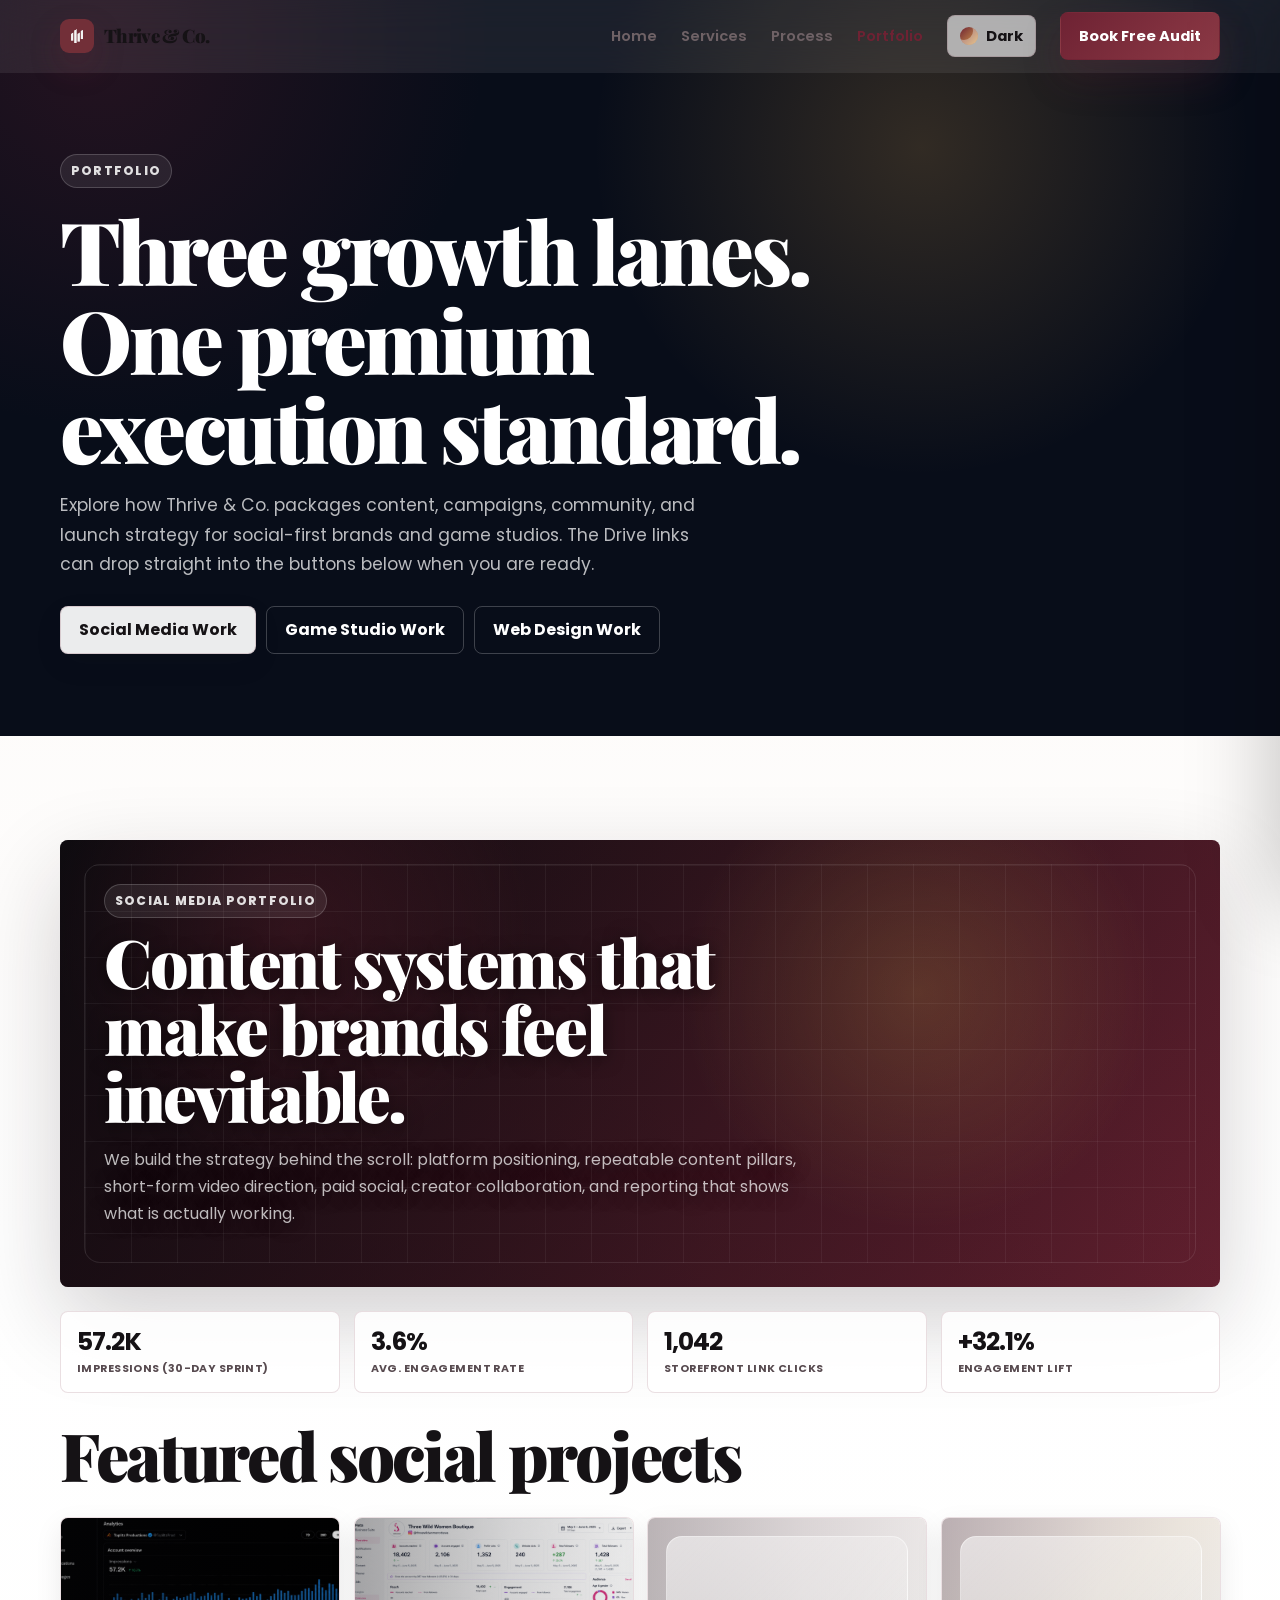
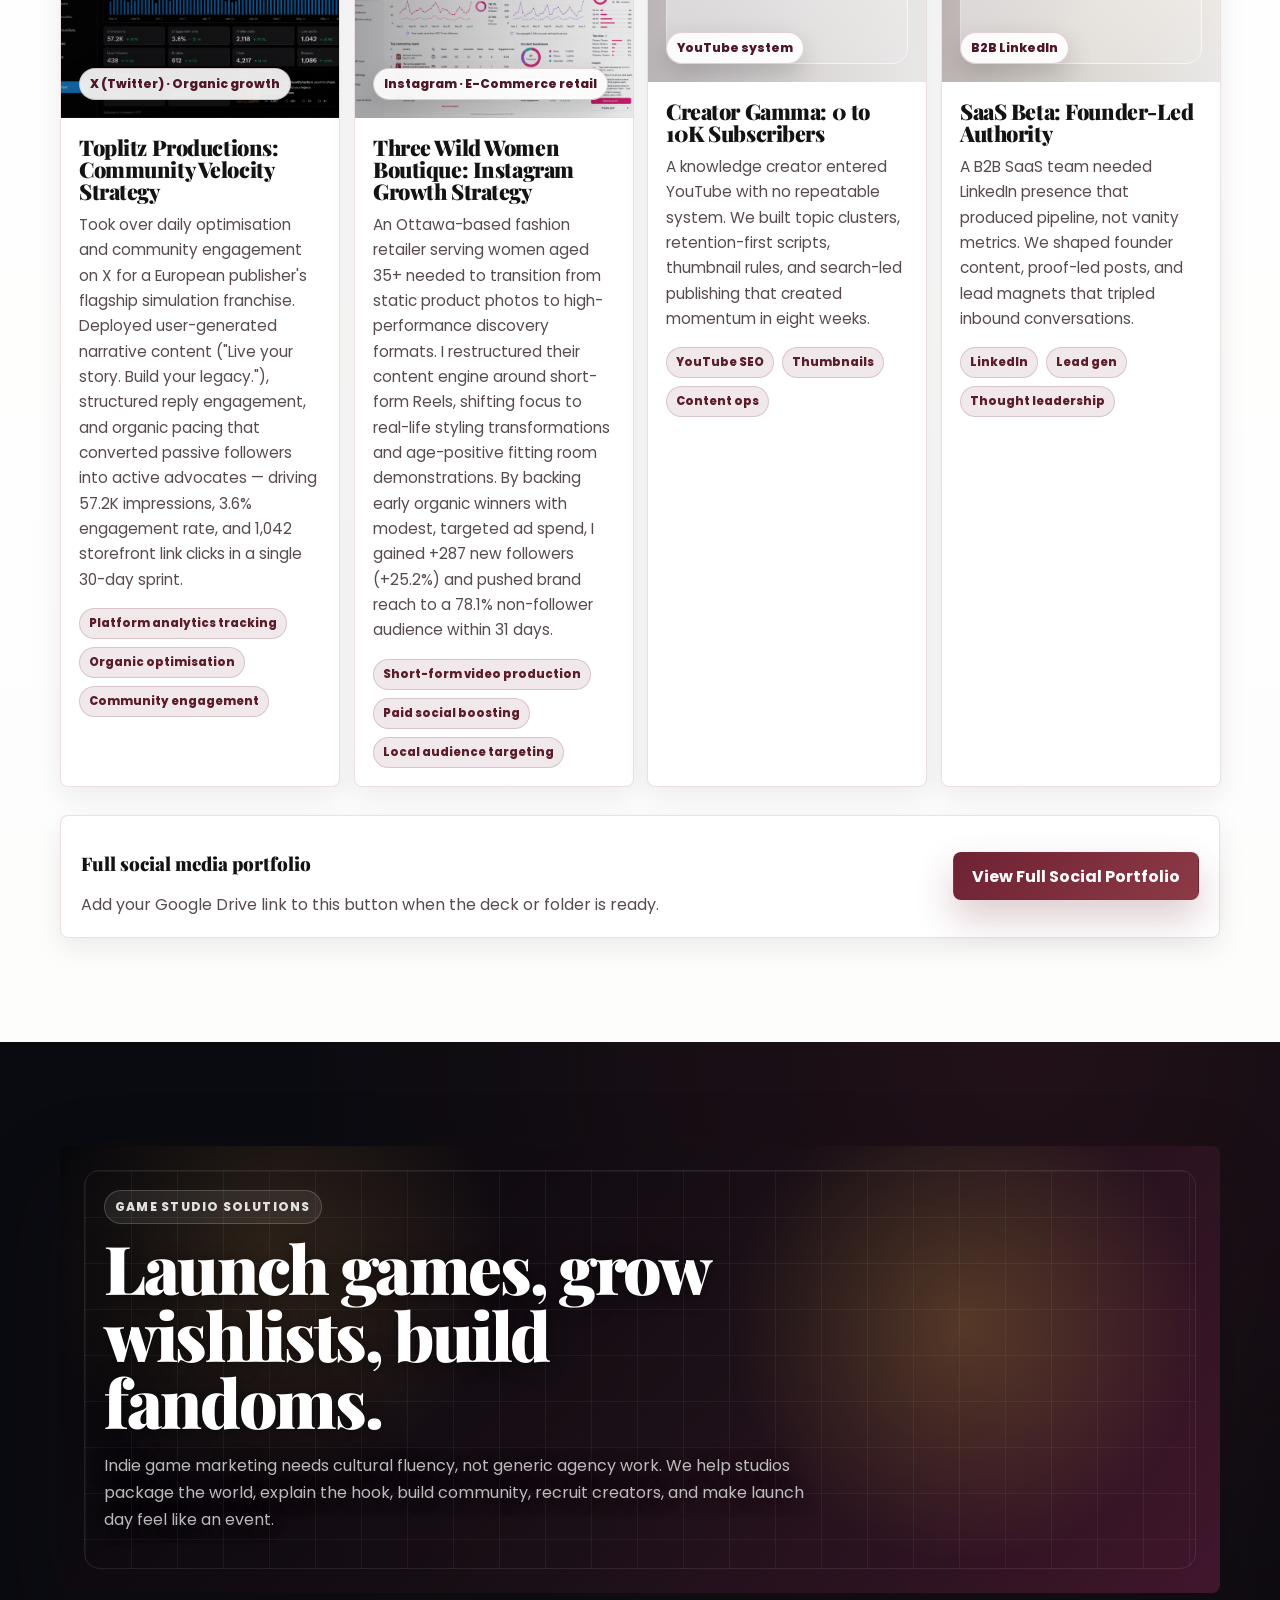
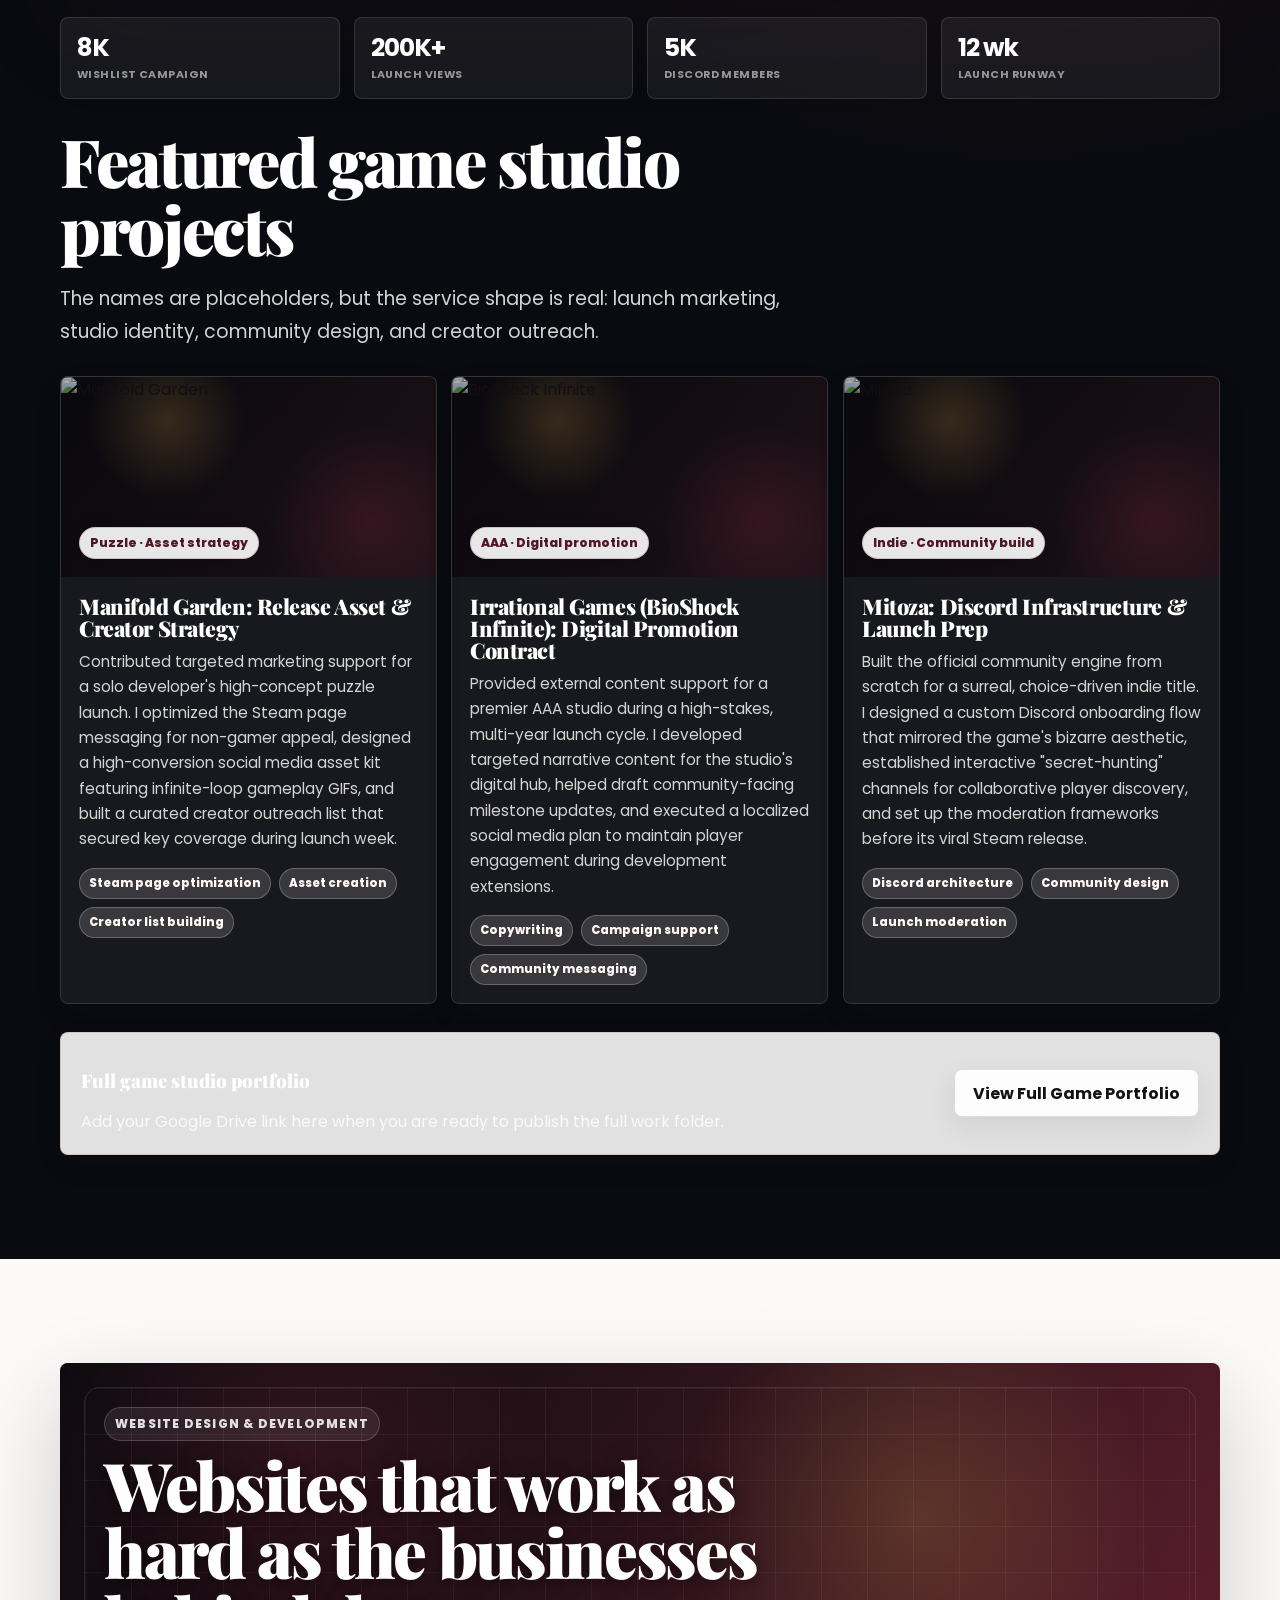
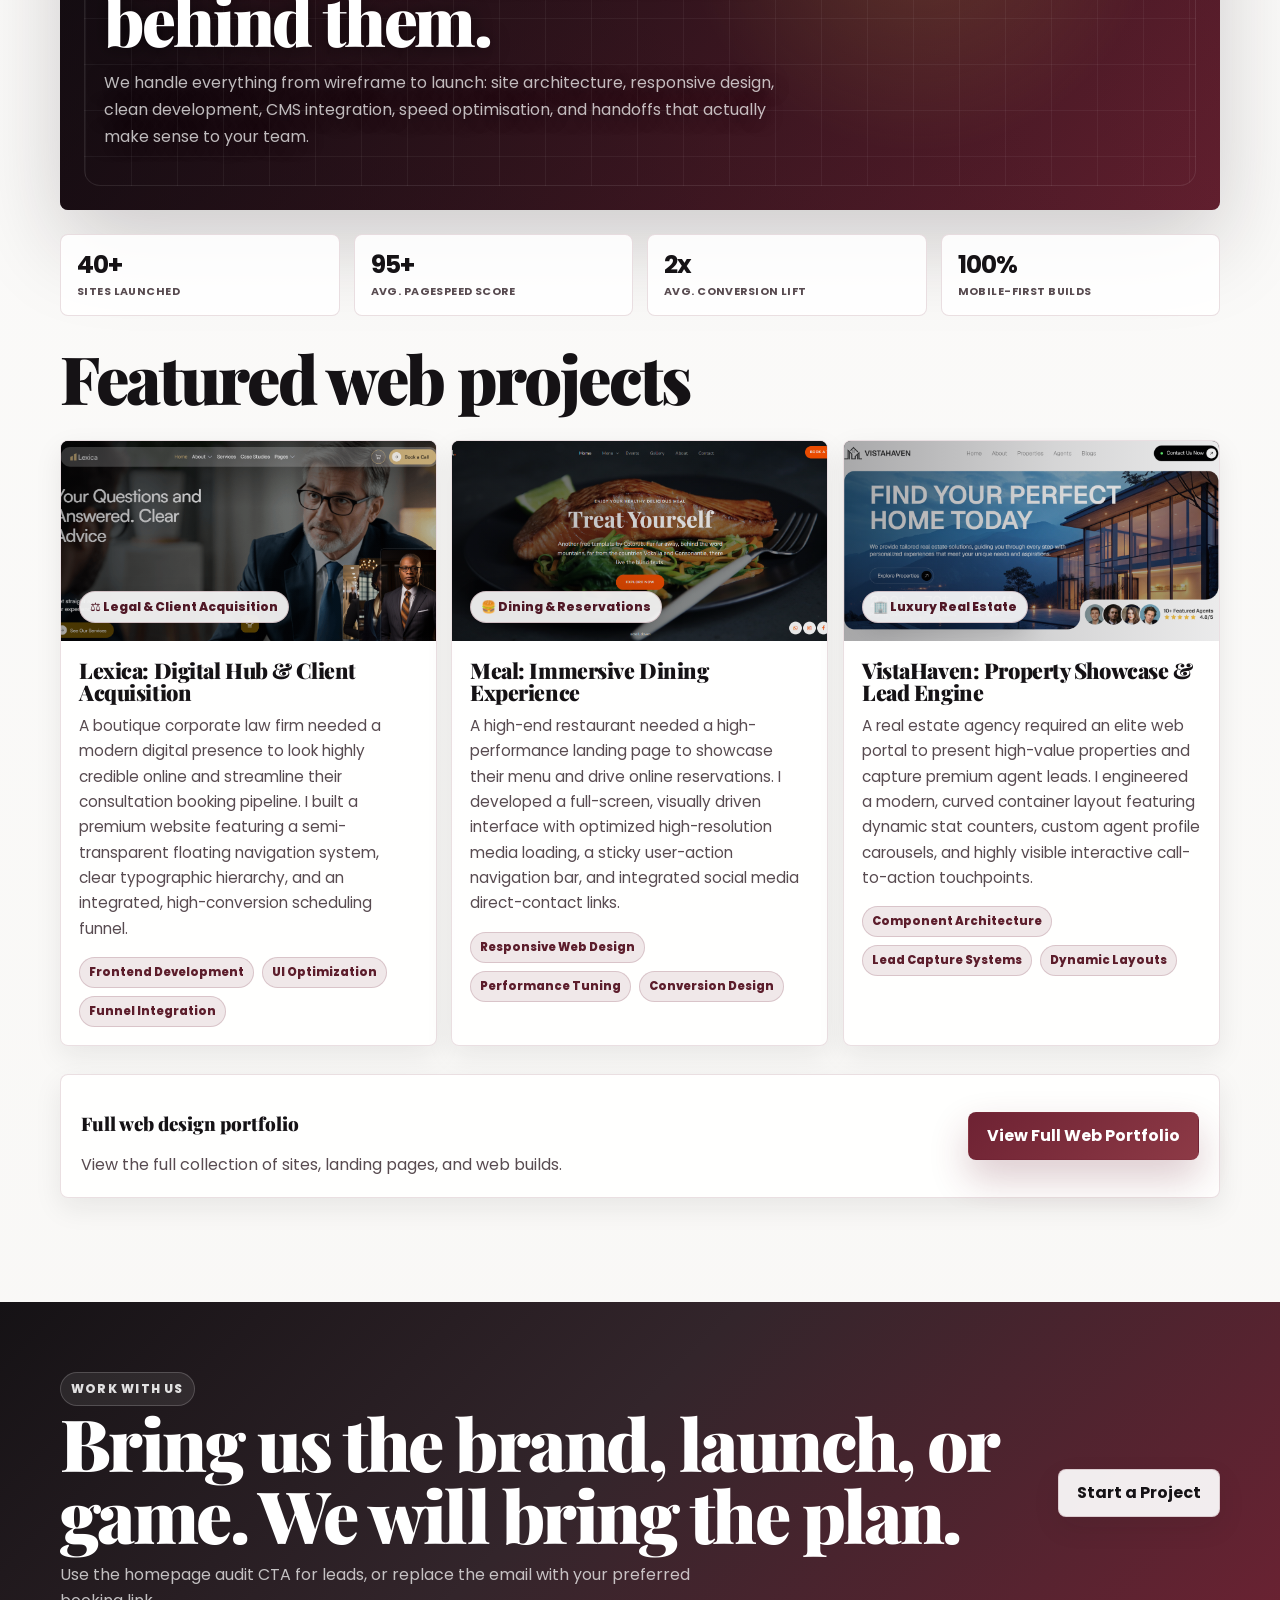
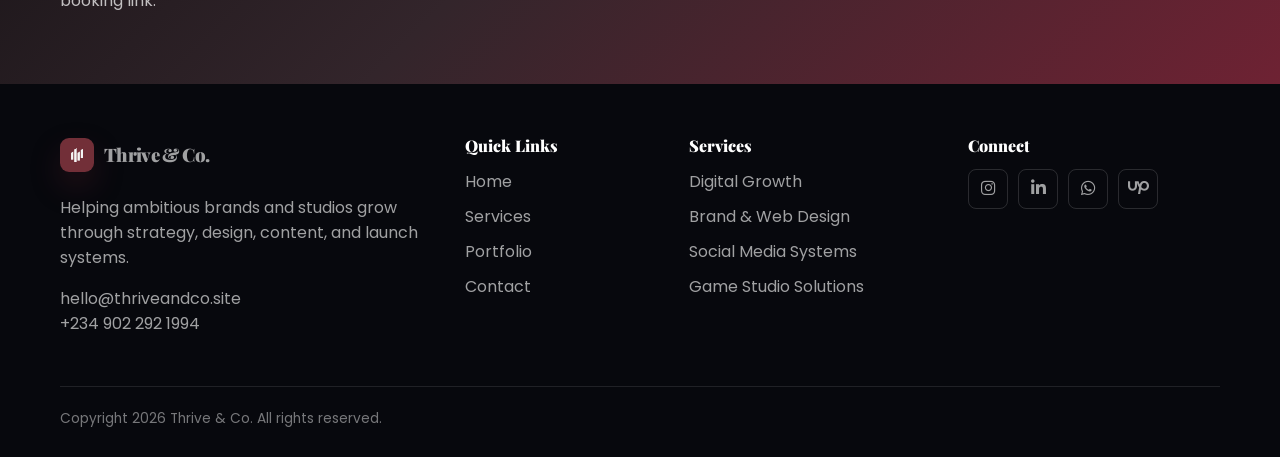
==== commit ea867d7d: "added a second social media portfolio entry" ====
--- a/portfolio.html
+++ b/portfolio.html
@@ -155,7 +155,7 @@
         <div class="portfolio-tabs">
           <a class="btn btn-soft" href="#social">Social Media Work</a>
           <a class="btn btn-dark-outline" href="#games">Game Studio Work</a>
-          <a class="btn btn-dark-outline" href="#games">Web Design Work</a>
+          <a class="btn btn-dark-outline" href="#web-dev">Web Design Work</a>
         </div>
       </div>
     </section>
@@ -181,7 +181,7 @@
           <h2 class="section-title">Featured social projects</h2>
         </div>
 
-        <div class="cards-scroll grid cols-3">
+        <div class="cards-scroll grid cols-4">
           <article class="card case-card"><span class="card-shine" aria-hidden="true"></span>
             <div class="media-tile social has-image">
               <img src="images/Toplitz Produtions.png" alt="Toplitz Productions X analytics" style="width:100%;height:100%;object-fit:cover;position:absolute;inset:0;">
@@ -191,6 +191,17 @@
               <h3>Toplitz Productions: Community Velocity Strategy</h3>
               <p>Took over daily optimisation and community engagement on X for a European publisher's flagship simulation franchise. Deployed user-generated narrative content ("Live your story. Build your legacy."), structured reply engagement, and organic pacing that converted passive followers into active advocates — driving 57.2K impressions, 3.6% engagement rate, and 1,042 storefront link clicks in a single 30-day sprint.</p>
               <div class="tag-row"><span class="tag">Platform analytics tracking</span><span class="tag">Organic optimisation</span><span class="tag">Community engagement</span></div>
+            </div>
+          </article>
+          <article class="card case-card"><span class="card-shine" aria-hidden="true"></span>
+            <div class="media-tile social has-image">
+              <img src="images/OldWomenPort.png" alt="Three Wild Women Boutique Instagram" style="width:100%;height:100%;object-fit:cover;position:absolute;inset:0;">
+              <span class="media-caption">Instagram · E-Commerce retail</span>
+            </div>
+            <div class="case-body">
+              <h3>Three Wild Women Boutique: Instagram Growth Strategy</h3>
+              <p>An Ottawa-based fashion retailer serving women aged 35+ needed to transition from static product photos to high-performance discovery formats. I restructured their content engine around short-form Reels, shifting focus to real-life styling transformations and age-positive fitting room demonstrations. By backing early organic winners with modest, targeted ad spend, I gained +287 new followers (+25.2%) and pushed brand reach to a 78.1% non-follower audience within 31 days.</p>
+              <div class="tag-row"><span class="tag">Short-form video production</span><span class="tag">Paid social boosting</span><span class="tag">Local audience targeting</span></div>
             </div>
           </article>
           <article class="card case-card"><span class="card-shine" aria-hidden="true"></span>
--- a/styles.css
+++ b/styles.css
@@ -296,8 +296,8 @@
 .proof-card span { display: block; margin-top: 3px; color: var(--muted); font-size: 0.72rem; font-weight: 700; text-transform: uppercase; letter-spacing: 0.05em; }
 
 .hero-visual { position: relative; min-height: 410px; }
-.visual-card { position: absolute; border: 1px solid rgba(255,255,255,0.7); border-radius: 18px; background: rgba(255,255,255,0.72); box-shadow: var(--shadow-lg); backdrop-filter: blur(16px); overflow: hidden; }
-[data-theme="dark"] .visual-card { background: rgba(255,255,255,0.06); border-color: var(--line); }
+.visual-card { position: absolute; border: 1px solid rgba(255,255,255,0.18); border-radius: 18px; background: #fff; box-shadow: var(--shadow-lg); overflow: hidden; }
+[data-theme="dark"] .visual-card { background: #1c1c22; border-color: rgba(255,255,255,0.1); }
 .dashboard-card { inset: 14px 0 56px 16px; padding: 16px; }
 .dashboard-top { display: flex; justify-content: space-between; align-items: center; margin-bottom: 16px; }
 .dots { display: flex; gap: 6px; }
@@ -309,6 +309,8 @@
 .chart { height: 180px; border-radius: 12px; background: linear-gradient(180deg, #fbf1f3, #fff); position: relative; overflow: hidden; }
 [data-theme="dark"] .chart { background: linear-gradient(180deg, #171018, #101015); }
 .chart::before { content: ""; position: absolute; inset: 35px 18px 18px; background: linear-gradient(135deg, transparent 0 12%, var(--gold) 12% 15%, transparent 15% 32%, var(--wine) 32% 35%, transparent 35% 52%, var(--wine-2) 52% 55%, transparent 55% 72%, var(--green) 72% 75%, transparent 75%); clip-path: polygon(0 68%, 18% 56%, 35% 62%, 50% 34%, 67% 42%, 83% 18%, 100% 26%, 100% 100%, 0 100%); opacity: 0.94; }
+.chart:has(img)::before { display: none; }
+.chart img { position: absolute; inset: 0; width: 100%; height: 100%; object-fit: cover; display: block; }
 .metric-row { display: grid; grid-template-columns: repeat(3, 1fr); gap: 8px; margin-top: 10px; }
 .metric { padding: 12px; box-shadow: none; }
 .metric strong { display: block; font-size: 1.08rem; }
@@ -399,9 +401,9 @@
 .banner-content h2 { margin: 10px 0; color: #fff; font-size: clamp(2rem, 7vw, 4.2rem); line-height: 1; letter-spacing: -0.035em; }
 .banner-content p { color: rgba(255,255,255,0.72); line-height: 1.7; }
 .stats-grid { display: grid; grid-template-columns: repeat(2, 1fr); gap: 12px; margin: 24px 0 28px; }
-.stat { padding: 16px; box-shadow: none; }
-.stat strong { display: block; font-size: 1.7rem; letter-spacing: -0.05em; color: var(--ink); }
-.stat span { color: var(--muted); font-size: 0.75rem; font-weight: 800; text-transform: uppercase; letter-spacing: 0.05em; }
+.stat { padding: 18px 16px 16px; box-shadow: none; display: flex; flex-direction: column; gap: 6px; }
+.stat strong { display: block; font-size: 1.65rem; letter-spacing: -0.04em; color: var(--ink); line-height: 1; }
+.stat span { color: var(--muted); font-size: 0.72rem; font-weight: 700; text-transform: uppercase; letter-spacing: 0.04em; line-height: 1.4; display: block; }
 .dark .stat { background: rgba(255,255,255,0.06); border-color: rgba(255,255,255,0.12); }
 .dark .stat strong { color: #fff; }
 .dark .stat span { color: rgba(255,255,255,0.55); }
@@ -419,56 +421,157 @@
   display: flex;
   align-items: center;
   justify-content: center;
-  padding: clamp(16px, 4vw, 40px);
-  background: rgba(8,8,12,0.82);
+  padding: 16px;
+  background: rgba(8,8,12,0.85);
   backdrop-filter: blur(6px);
   -webkit-backdrop-filter: blur(6px);
   opacity: 0;
   visibility: hidden;
-  transition: opacity 380ms var(--ease-water), visibility 380ms var(--ease-water);
-}
-.modal.is-open { opacity: 1; visibility: visible; }
+  transition: opacity 350ms ease, visibility 350ms ease;
+}
+.modal.is-open {
+  opacity: 1;
+  visibility: visible;
+}
+/* ── Desktop modal content ── */
 .modal-content {
   position: relative;
-  width: min(580px, 100%);
-  max-height: min(82vh, 82dvh);
+  width: min(560px, calc(100vw - 32px));
+  max-height: 80vh;
   overflow-y: auto;
   overflow-x: hidden;
+  -webkit-overflow-scrolling: touch;
   border-radius: 20px;
-  background: var(--paper) !important;
-  color: var(--ink);
-  box-shadow: 0 32px 80px rgba(0,0,0,0.45);
-  padding: clamp(20px, 5vw, 36px);
-  transform: scale(0.93);
-  transition: transform 440ms var(--ease-water);
-}
-.modal.is-open .modal-content { transform: scale(1); }
+  background: #ffffff;
+  color: #1a1a1a;
+  box-shadow: 0 40px 100px rgba(0,0,0,0.55);
+  padding: 28px 26px;
+  /* Entry animation */
+  opacity: 0;
+  transform: scale(0.94);
+  transition: opacity 350ms ease, transform 350ms ease;
+}
+.modal.is-open .modal-content {
+  opacity: 1;
+  transform: scale(1);
+}
+[data-theme="dark"] .modal-content {
+  background: #1e1e26;
+  color: #e5e4e2;
+}
+/* ── Mobile: compact centred card ── */
+@media (max-width: 767px) {
+  .modal {
+    align-items: center;
+    padding: 20px 16px;
+  }
+  .modal-content {
+    width: 100%;
+    max-height: 78dvh;
+    border-radius: 18px;
+    padding: 20px 16px 24px;
+    transform: scale(0.93);
+  }
+  .modal.is-open .modal-content {
+    opacity: 1;
+    transform: scale(1);
+  }
+  .modal-content::before { display: none; }
+  .modal-content h3 {
+    font-size: 1.15rem;
+    padding-right: 36px;
+    margin: 8px 0 12px;
+  }
+  .modal-visual { height: 160px; margin-bottom: 14px; }
+  .modal-content p { font-size: 0.875rem; margin-bottom: 10px; }
+  .modal-content ul { font-size: 0.875rem; }
+  .modal-close { width: 32px; height: 32px; font-size: 1rem; top: 12px; right: 12px; }
+}
+
+/* ══════════════════════════════════════════
+   CUSTOM SCROLLBAR — modal + global
+══════════════════════════════════════════ */
+
+/* Webkit (Chrome, Safari, Edge) */
+.modal-content::-webkit-scrollbar {
+  width: 4px;
+}
+.modal-content::-webkit-scrollbar-track {
+  background: transparent;
+}
+.modal-content::-webkit-scrollbar-thumb {
+  background: linear-gradient(180deg, #6E2233, #8D3A46);
+  border-radius: 99px;
+}
+.modal-content::-webkit-scrollbar-thumb:hover {
+  background: #6E2233;
+}
+
+/* Firefox */
+.modal-content {
+  scrollbar-width: thin;
+  scrollbar-color: #6E2233 transparent;
+}
+
+/* Global page scrollbar — subtle, branded */
+html::-webkit-scrollbar { width: 5px; }
+html::-webkit-scrollbar-track { background: transparent; }
+html::-webkit-scrollbar-thumb {
+  background: linear-gradient(180deg, #6E2233 0%, #8D3A46 100%);
+  border-radius: 99px;
+}
+html::-webkit-scrollbar-thumb:hover { background: #6E2233; }
+html { scrollbar-width: thin; scrollbar-color: #6E2233 transparent; }
+/* ── Modal internals ── */
 .modal-close {
   position: absolute;
   top: 16px; right: 16px;
   width: 36px; height: 36px;
   border-radius: 50%;
-  border: 1px solid var(--line);
-  background: var(--wine-soft);
-  color: var(--wine);
+  border: 1px solid rgba(110,34,51,0.2);
+  background: rgba(110,34,51,0.08);
+  color: #6E2233;
   cursor: pointer;
   display: flex; align-items: center; justify-content: center;
   font-size: 1.1rem;
   line-height: 1;
   transition: background 0.2s, color 0.2s;
-  float: none;
-}
-.modal-close:hover { background: var(--wine); color: #fff; }
-.modal-content h3 { margin: 12px 0 16px; font-size: clamp(1.3rem, 3vw, 1.8rem); padding-right: 32px; }
+}
+.modal-close:hover { background: #6E2233; color: #fff; }
+[data-theme="dark"] .modal-close {
+  border-color: rgba(255,255,255,0.15);
+  background: rgba(255,255,255,0.08);
+  color: #e5e4e2;
+}
+[data-theme="dark"] .modal-close:hover { background: #6E2233; color: #fff; }
+.modal-content h3 {
+  margin: 12px 0 16px;
+  font-size: clamp(1.2rem, 2.5vw, 1.65rem);
+  padding-right: 40px;
+  color: #1a1a1a;
+  line-height: 1.2;
+}
+[data-theme="dark"] .modal-content h3 { color: #f1f0ee; }
 .modal-visual {
-  height: 200px;
-  border-radius: var(--radius);
-  margin: 0 0 20px;
-  background: linear-gradient(135deg, var(--wine-soft), #fff8ef);
-  border: 1px solid var(--line);
+  height: 190px;
+  border-radius: 12px;
+  margin: 0 0 18px;
+  background: linear-gradient(135deg, #f9f0f2, #fff8ef);
+  border: 1px solid rgba(0,0,0,0.08);
   overflow: hidden;
-}
-.modal-content p { color: var(--muted); line-height: 1.72; margin-bottom: 12px; }
+  position: relative;
+}
+[data-theme="dark"] .modal-visual {
+  border-color: rgba(255,255,255,0.1);
+  background: #2a2030;
+}
+.modal-content p { color: #6b7280; line-height: 1.72; margin-bottom: 12px; }
+[data-theme="dark"] .modal-content p { color: #9ca3af; }
+.modal-content strong { color: #1a1a1a; }
+[data-theme="dark"] .modal-content strong { color: #f1f0ee; }
+.modal-content ul { color: #6b7280; line-height: 1.9; padding-left: 1.2rem; margin-bottom: 12px; }
+[data-theme="dark"] .modal-content ul { color: #9ca3af; }
+.modal-content .eyebrow { color: #6E2233; }
 
 @media (min-width: 640px) {
   .hero-actions { flex-direction: row; }
@@ -492,7 +595,9 @@
   .cta-panel { grid-template-columns: 1fr auto; }
   .footer-grid { grid-template-columns: 1.35fr 0.7fr 0.9fr 0.9fr; }
   .page-hero { padding: 154px 0 82px; }
-  .stats-grid { grid-template-columns: repeat(4, 1fr); }
+  .stats-grid { grid-template-columns: repeat(4, 1fr); gap: 14px; }
+  .stat strong { font-size: 1.55rem; }
+  .stat span { font-size: 0.68rem; }
   .banner-content { padding: 44px; }
 }
 @media (min-width: 1024px) {
@@ -860,33 +965,41 @@
   text-decoration: none;
   color: inherit;
   position: relative;
+  -webkit-tap-highlight-color: transparent;
 }
 .phone-copy .copy-icon {
   opacity: 0;
   font-size: 0.78rem;
-  color: var(--wine);
+  color: #6E2233;
   transition: opacity 0.2s ease;
   flex-shrink: 0;
 }
-.phone-copy:hover .copy-icon { opacity: 1; }
-.phone-copy:hover { color: var(--wine); }
+.phone-copy:hover .copy-icon,
+.phone-copy:focus .copy-icon { opacity: 1; }
+.phone-copy:hover,
+.phone-copy:focus { color: #6E2233; }
+/* Tooltip — only shows when JS adds .copied, never by default */
 .phone-copy .copy-tip {
   position: absolute;
-  bottom: calc(100% + 6px);
+  bottom: calc(100% + 8px);
   left: 50%;
-  transform: translateX(-50%);
-  background: var(--wine);
+  transform: translateX(-50%) translateY(4px);
+  background: #6E2233;
   color: #fff;
-  font-size: 0.7rem;
-  font-weight: 600;
-  padding: 3px 8px;
+  font-size: 0.68rem;
+  font-weight: 700;
+  padding: 4px 10px;
   border-radius: 6px;
   white-space: nowrap;
   opacity: 0;
   pointer-events: none;
-  transition: opacity 0.2s ease;
-}
-.phone-copy.copied .copy-tip { opacity: 1; }
+  transition: opacity 0.2s ease, transform 0.2s ease;
+}
+.phone-copy.copied .copy-icon { opacity: 1; color: #6E2233; }
+.phone-copy.copied .copy-tip {
+  opacity: 1;
+  transform: translateX(-50%) translateY(0);
+}
 
 /* ══════════════════════════════════════════
    SCROLL PROGRESS BAR
@@ -963,27 +1076,31 @@
 }
 
 /* ══════════════════════════════════════════
-   SMOOTH ANCHOR SCROLL INDICATOR
+   SCROLL HINT — desktop only, subtle
 ══════════════════════════════════════════ */
 .scroll-hint {
-  display: flex;
+  display: none; /* hidden on mobile */
   flex-direction: column;
   align-items: center;
-  gap: 6px;
-  opacity: 0.45;
-  margin-top: 2.5rem;
-  animation: bounce-hint 2s ease-in-out infinite;
+  gap: 4px;
+  opacity: 0.35;
+  margin-top: 1.5rem;
+  animation: bounce-hint 2.4s ease-in-out infinite;
+  transition: opacity 0.4s ease;
+}
+@media (min-width: 768px) {
+  .scroll-hint { display: flex; }
 }
 .scroll-hint span {
-  font-size: 0.7rem;
-  font-weight: 600;
-  letter-spacing: 0.1em;
+  font-size: 0.62rem;
+  font-weight: 700;
+  letter-spacing: 0.12em;
   text-transform: uppercase;
 }
-.scroll-hint svg { width: 18px; height: 18px; }
+.scroll-hint svg { width: 14px; height: 14px; }
 @keyframes bounce-hint {
   0%, 100% { transform: translateY(0); }
-  50%       { transform: translateY(6px); }
+  50%       { transform: translateY(5px); }
 }
 
 /* ══════════════════════════════════════════
@@ -999,13 +1116,130 @@
   transform: scale(1.12);
 }
 
-/* ══════════════════════════════════════════
-   SMOOTH PAGE LOAD FADE
-══════════════════════════════════════════ */
+/* Page load fade — opacity only, NO transform (transform breaks position:fixed children) */
 .site-shell {
   animation: page-fade-in 0.45s ease both;
 }
 @keyframes page-fade-in {
-  from { opacity: 0; transform: translateY(8px); }
-  to   { opacity: 1; transform: translateY(0); }
+  from { opacity: 0; }
+  to   { opacity: 1; }
+}
+
+/* ══════════════════════════════════════════
+   MOBILE EXPERIENCE IMPROVEMENTS
+══════════════════════════════════════════ */
+@media (max-width: 767px) {
+
+  /* Cards — tighter, better proportioned for small screens */
+  .cards-scroll > * { flex: 0 0 78vw; max-width: 300px; }
+
+  /* Section spacing — breathes better on small screens */
+  .section { padding: 52px 0; }
+  .section-title { font-size: clamp(1.8rem, 7vw, 2.8rem); }
+
+  /* Hero — tighter padding, no wasted space */
+  .hero { padding: 100px 0 40px; }
+  .hero h1 { font-size: clamp(2.4rem, 10vw, 3.6rem); }
+  .hero-proof { flex-wrap: wrap; gap: 10px; }
+  .proof-card { padding: 10px 14px; min-width: 80px; }
+
+  /* Hero visual dashboard — hide floating card on smallest screens,
+     give dashboard card proper proportions */
+  .floating-card { display: none; }
+  .hero-visual { min-height: 240px; margin-top: 28px; }
+  .dashboard-card { position: relative; inset: auto; margin: 0; width: 100%; }
+
+  /* Buttons — full width, good tap targets */
+  .btn { min-height: 52px; font-size: 0.95rem; }
+  .hero-actions { gap: 10px; }
+
+  /* Nav — tighter */
+  .nav-inner { height: 58px; }
+
+  /* Testimonials — full width on mobile */
+  .testimonial { padding: 18px; }
+  .testimonial p { font-size: 0.9rem; }
+
+  /* Footer — single column, readable */
+  .footer-grid { gap: 24px; }
+  .footer { padding: 40px 0 24px; }
+
+  /* Case study metric — slightly smaller */
+  .case-metric { font-size: 1.6rem; }
+
+  /* Stats grid — 2 col on mobile */
+  .stats-grid { grid-template-columns: repeat(2, 1fr); gap: 10px; }
+  .stat { padding: 14px 12px; gap: 5px; }
+  .stat strong { font-size: 1.35rem; }
+  .stat span { font-size: 0.68rem; }
+
+  /* Phone copy — always show icon on mobile (no hover) */
+  .phone-copy .copy-icon { opacity: 0.6; }
+}
+
+@media (max-width: 400px) {
+  .cards-scroll > * { flex: 0 0 86vw; }
+  .hero h1 { font-size: clamp(2rem, 10vw, 2.8rem); }
+}
+
+/* ══════════════════════════════════════════
+   LIGHTBOX
+══════════════════════════════════════════ */
+.lightbox-content {
+  position: relative;
+  width: min(900px, calc(100vw - 32px));
+  max-height: 90dvh;
+  display: flex;
+  align-items: center;
+  justify-content: center;
+  border-radius: 16px;
+  overflow: hidden;
+  background: #0a0a0a;
+  box-shadow: 0 40px 100px rgba(0,0,0,0.7);
+  transform: scale(0.94);
+  opacity: 0;
+  transition: transform 380ms cubic-bezier(0.16,1,0.3,1),
+              opacity 380ms cubic-bezier(0.16,1,0.3,1);
+}
+.modal.is-open .lightbox-content {
+  transform: scale(1);
+  opacity: 1;
+}
+#lightbox-img {
+  width: 100%;
+  height: auto;
+  max-height: 90dvh;
+  object-fit: contain;
+  display: block;
+  border-radius: 16px;
+}
+.lightbox-content .modal-close {
+  position: absolute;
+  top: 12px; right: 12px;
+  background: rgba(0,0,0,0.55);
+  border-color: rgba(255,255,255,0.2);
+  color: #fff;
+  z-index: 10;
+}
+.lightbox-content .modal-close:hover {
+  background: #6E2233;
+  border-color: #6E2233;
+}
+/* Clickable review images — show zoom cursor + subtle scale hint */
+.lightbox-trigger {
+  cursor: zoom-in;
+  transition: transform 0.3s cubic-bezier(0.16,1,0.3,1),
+              box-shadow 0.3s ease;
+  display: block;
+  width: 100%;
+}
+.lightbox-trigger:hover {
+  transform: scale(1.02);
+  box-shadow: 0 8px 24px rgba(0,0,0,0.15);
+}
+@media (max-width: 767px) {
+  .lightbox-content {
+    width: calc(100vw - 24px);
+    border-radius: 12px;
+  }
 }
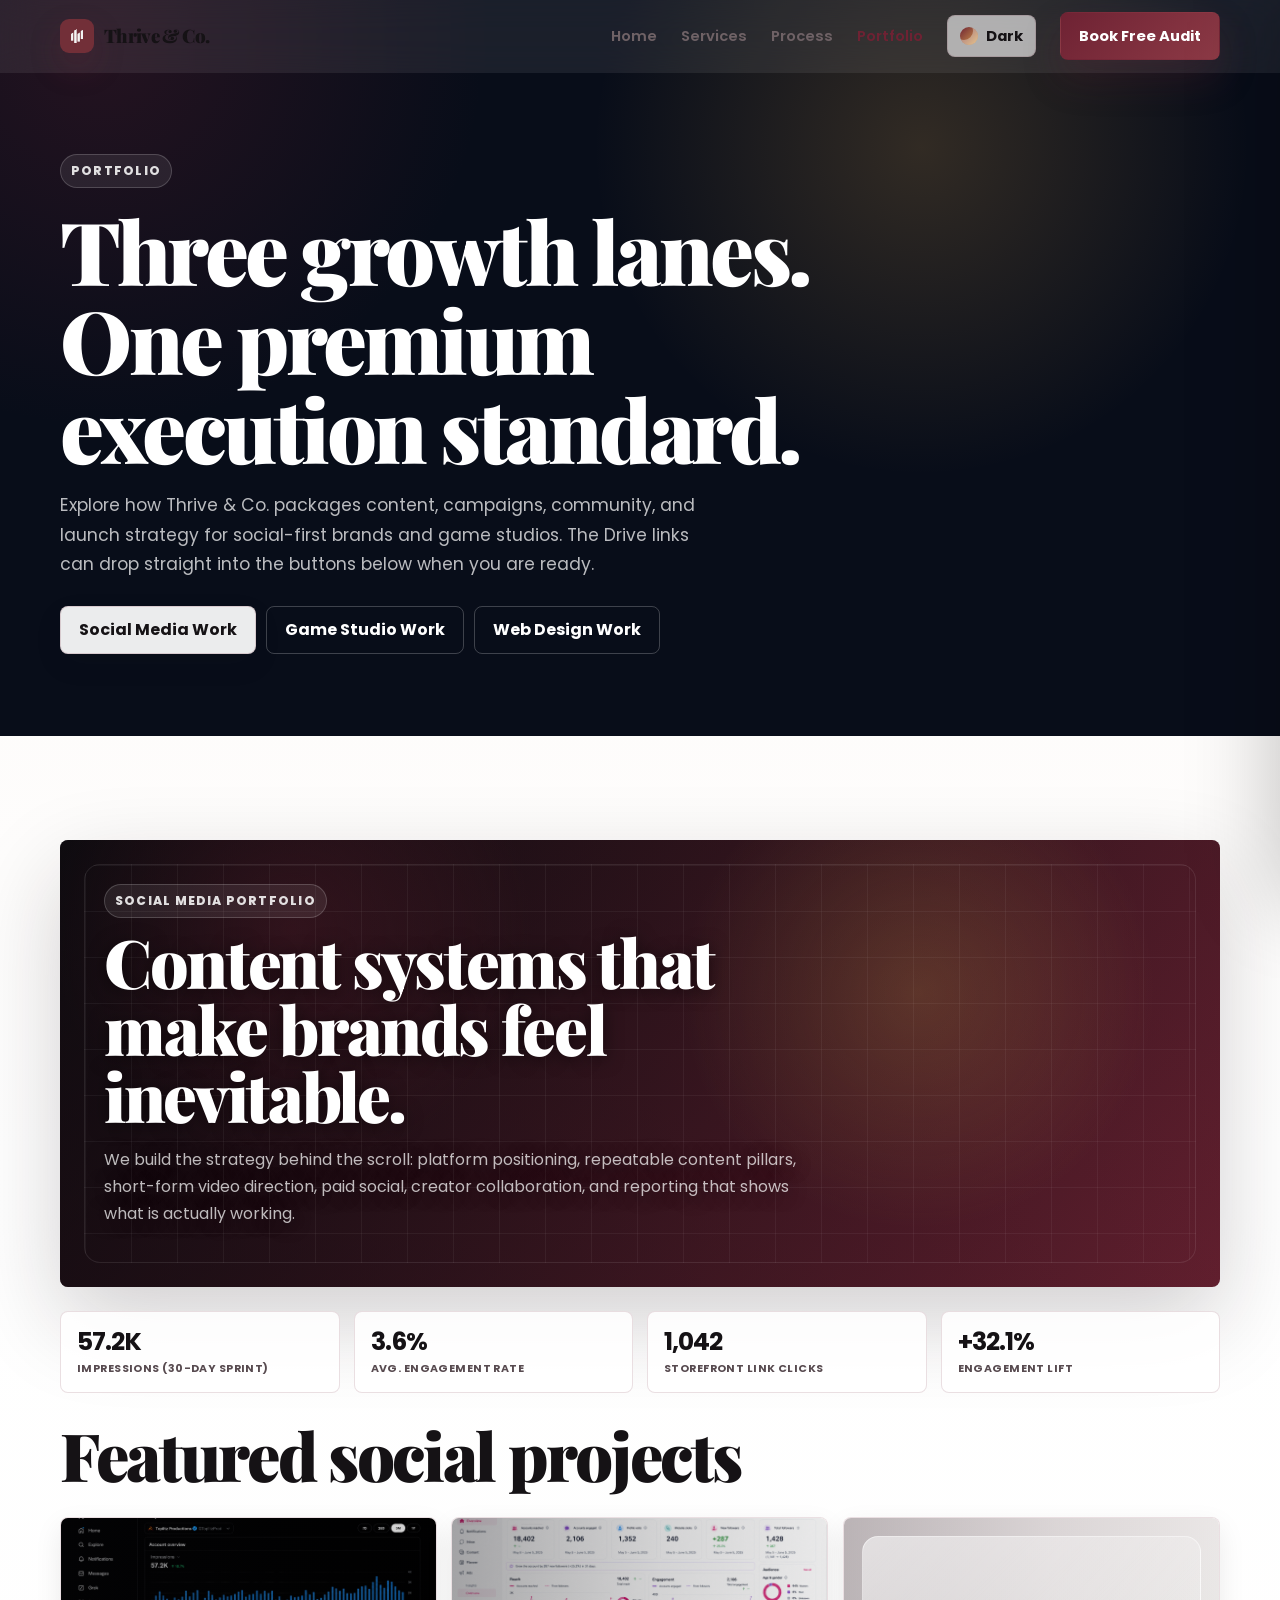
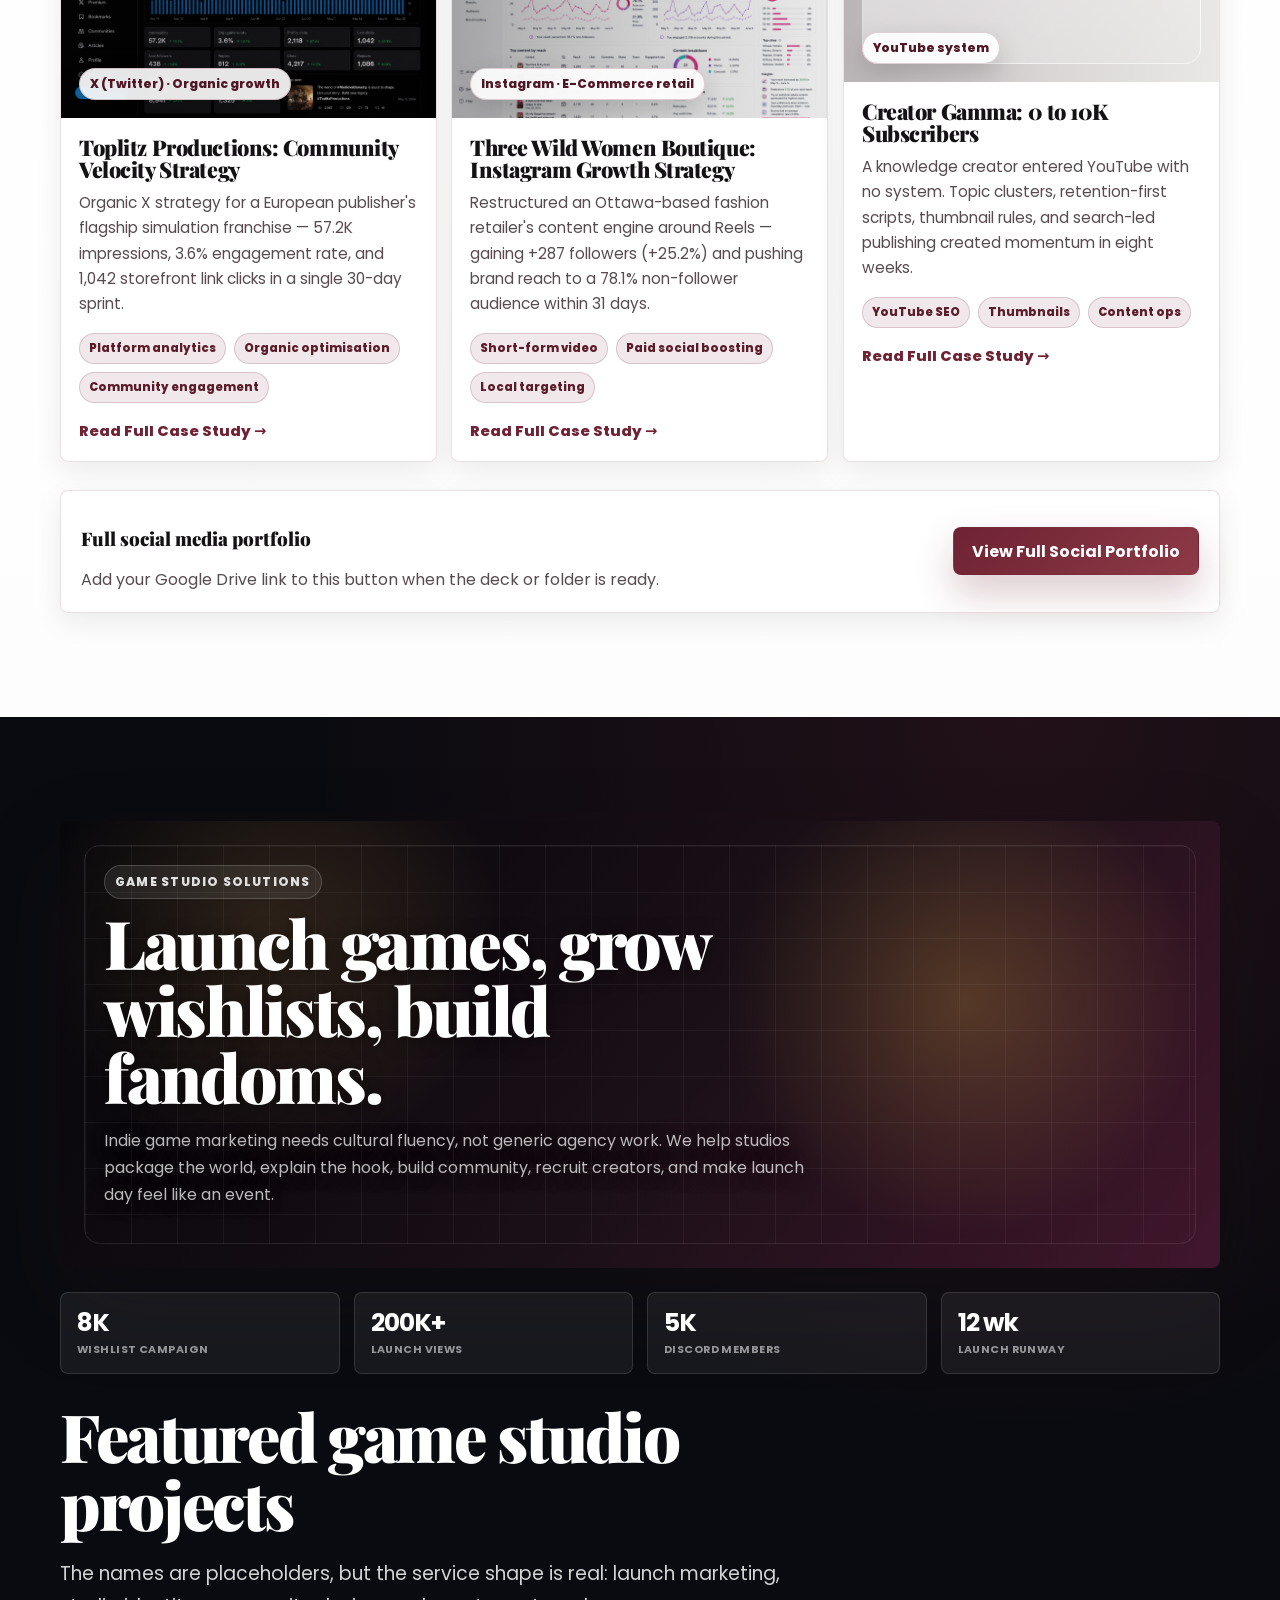
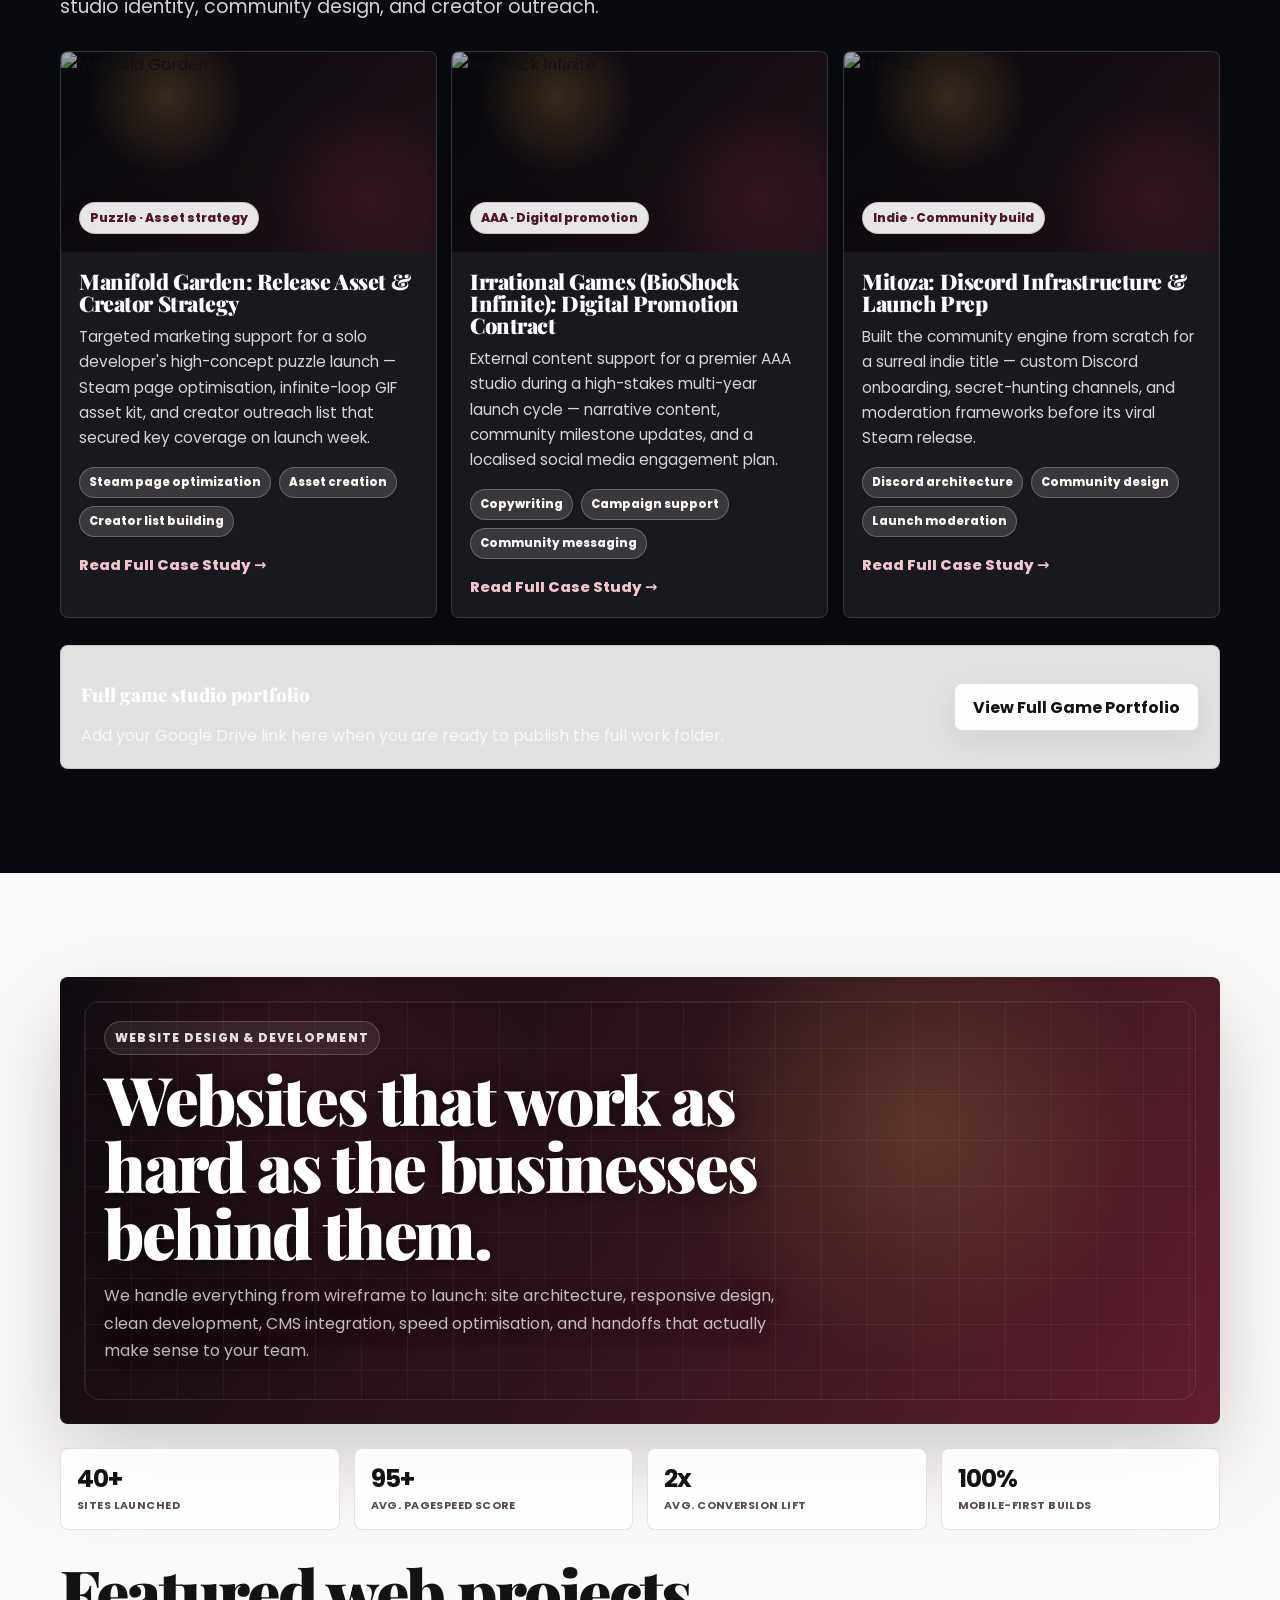
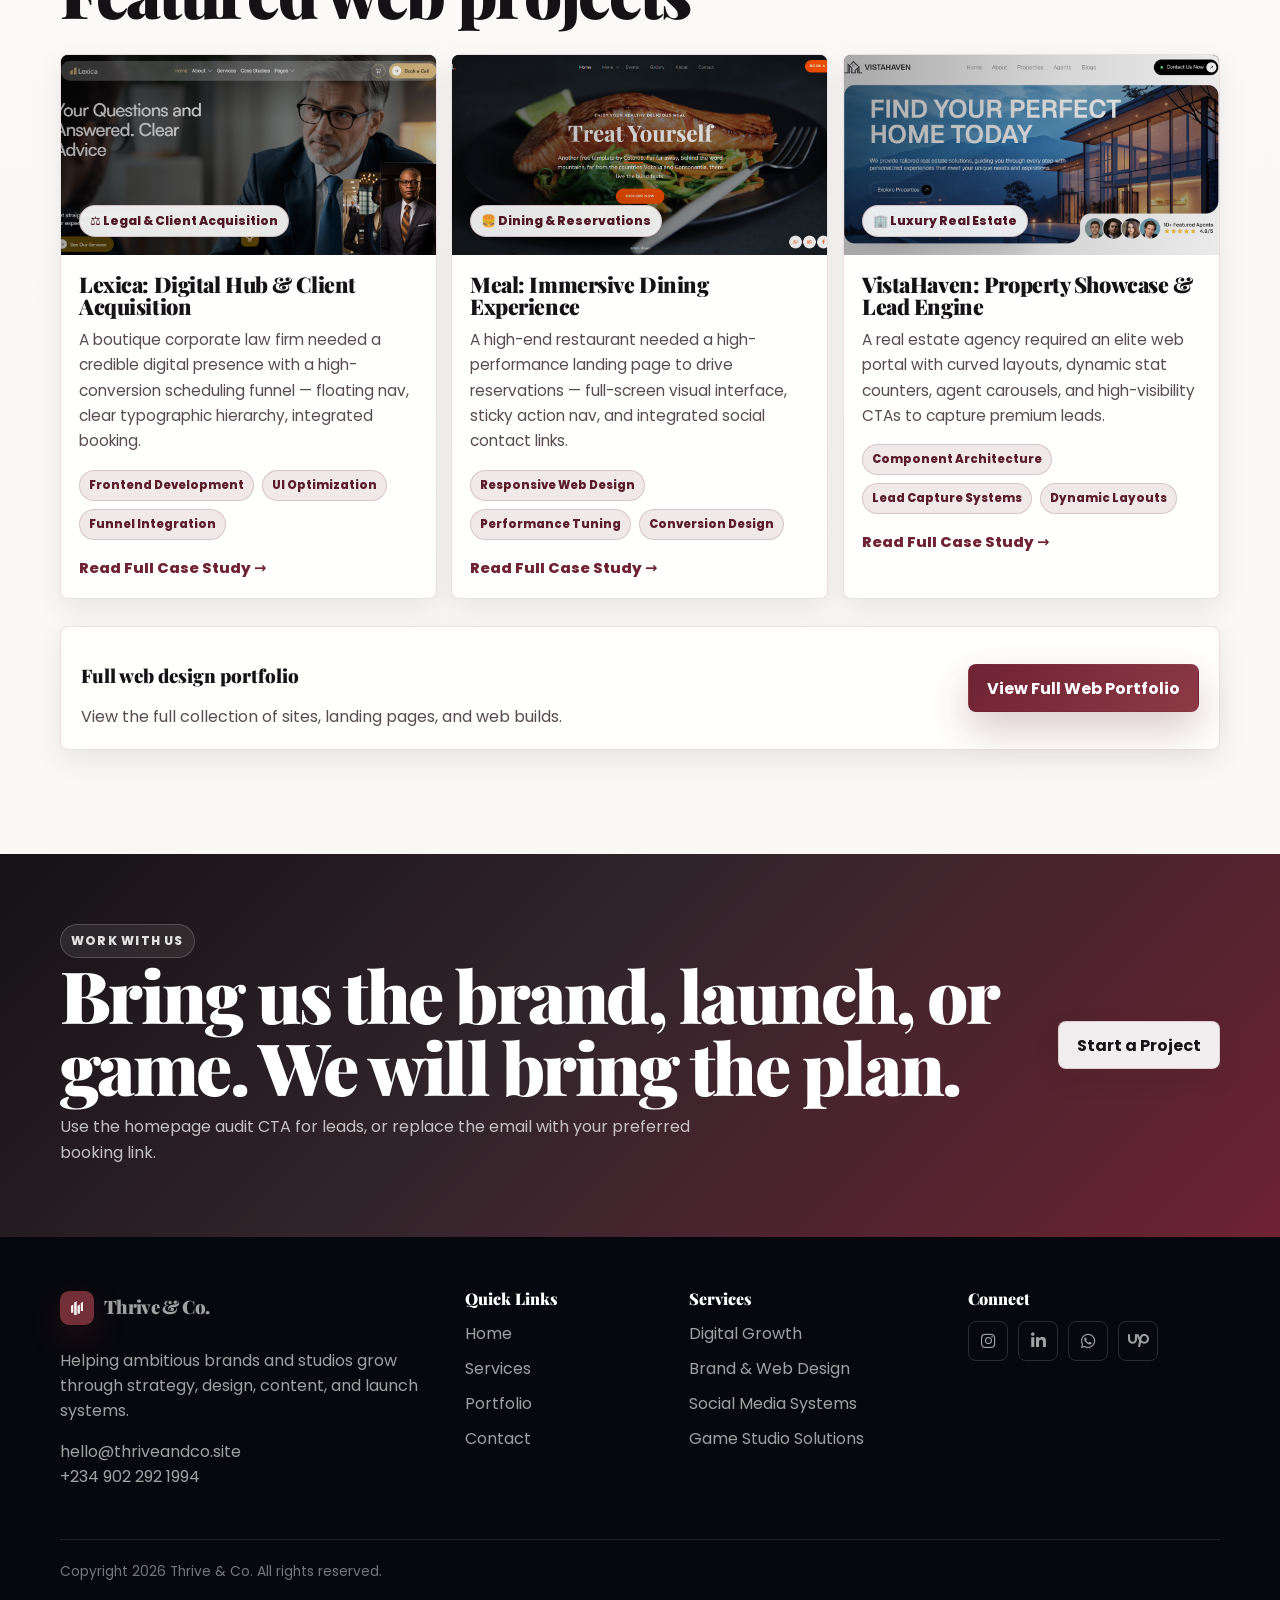
==== commit bd3d2390: "a few fixes" ====
--- a/portfolio.html
+++ b/portfolio.html
@@ -155,7 +155,7 @@
         <div class="portfolio-tabs">
           <a class="btn btn-soft" href="#social">Social Media Work</a>
           <a class="btn btn-dark-outline" href="#games">Game Studio Work</a>
-          <a class="btn btn-dark-outline" href="#web-dev">Web Design Work</a>
+          <a class="btn btn-dark-outline" href="#games">Web Design Work</a>
         </div>
       </div>
     </section>
@@ -181,7 +181,7 @@
           <h2 class="section-title">Featured social projects</h2>
         </div>
 
-        <div class="cards-scroll grid cols-4">
+        <div class="cards-scroll grid cols-3">
           <article class="card case-card"><span class="card-shine" aria-hidden="true"></span>
             <div class="media-tile social has-image">
               <img src="images/Toplitz Produtions.png" alt="Toplitz Productions X analytics" style="width:100%;height:100%;object-fit:cover;position:absolute;inset:0;">
@@ -189,8 +189,9 @@
             </div>
             <div class="case-body">
               <h3>Toplitz Productions: Community Velocity Strategy</h3>
-              <p>Took over daily optimisation and community engagement on X for a European publisher's flagship simulation franchise. Deployed user-generated narrative content ("Live your story. Build your legacy."), structured reply engagement, and organic pacing that converted passive followers into active advocates — driving 57.2K impressions, 3.6% engagement rate, and 1,042 storefront link clicks in a single 30-day sprint.</p>
-              <div class="tag-row"><span class="tag">Platform analytics tracking</span><span class="tag">Organic optimisation</span><span class="tag">Community engagement</span></div>
+              <p>Organic X strategy for a European publisher's flagship simulation franchise — 57.2K impressions, 3.6% engagement rate, and 1,042 storefront link clicks in a single 30-day sprint.</p>
+              <div class="tag-row"><span class="tag">Platform analytics</span><span class="tag">Organic optimisation</span><span class="tag">Community engagement</span></div>
+              <a class="case-link" href="#" data-modal-open="modal-social-1">Read Full Case Study →</a>
             </div>
           </article>
           <article class="card case-card"><span class="card-shine" aria-hidden="true"></span>
@@ -200,24 +201,18 @@
             </div>
             <div class="case-body">
               <h3>Three Wild Women Boutique: Instagram Growth Strategy</h3>
-              <p>An Ottawa-based fashion retailer serving women aged 35+ needed to transition from static product photos to high-performance discovery formats. I restructured their content engine around short-form Reels, shifting focus to real-life styling transformations and age-positive fitting room demonstrations. By backing early organic winners with modest, targeted ad spend, I gained +287 new followers (+25.2%) and pushed brand reach to a 78.1% non-follower audience within 31 days.</p>
-              <div class="tag-row"><span class="tag">Short-form video production</span><span class="tag">Paid social boosting</span><span class="tag">Local audience targeting</span></div>
+              <p>Restructured an Ottawa-based fashion retailer's content engine around Reels — gaining +287 followers (+25.2%) and pushing brand reach to a 78.1% non-follower audience within 31 days.</p>
+              <div class="tag-row"><span class="tag">Short-form video</span><span class="tag">Paid social boosting</span><span class="tag">Local targeting</span></div>
+              <a class="case-link" href="#" data-modal-open="modal-social-2">Read Full Case Study →</a>
             </div>
           </article>
           <article class="card case-card"><span class="card-shine" aria-hidden="true"></span>
             <div class="media-tile branding"><span class="media-caption">YouTube system</span></div>
             <div class="case-body">
               <h3>Creator Gamma: 0 to 10K Subscribers</h3>
-              <p>A knowledge creator entered YouTube with no repeatable system. We built topic clusters, retention-first scripts, thumbnail rules, and search-led publishing that created momentum in eight weeks.</p>
+              <p>A knowledge creator entered YouTube with no system. Topic clusters, retention-first scripts, thumbnail rules, and search-led publishing created momentum in eight weeks.</p>
               <div class="tag-row"><span class="tag">YouTube SEO</span><span class="tag">Thumbnails</span><span class="tag">Content ops</span></div>
-            </div>
-          </article>
-          <article class="card case-card"><span class="card-shine" aria-hidden="true"></span>
-            <div class="media-tile social"><span class="media-caption">B2B LinkedIn</span></div>
-            <div class="case-body">
-              <h3>SaaS Beta: Founder-Led Authority</h3>
-              <p>A B2B SaaS team needed LinkedIn presence that produced pipeline, not vanity metrics. We shaped founder content, proof-led posts, and lead magnets that tripled inbound conversations.</p>
-              <div class="tag-row"><span class="tag">LinkedIn</span><span class="tag">Lead gen</span><span class="tag">Thought leadership</span></div>
+              <a class="case-link" href="#" data-modal-open="modal-social-3">Read Full Case Study →</a>
             </div>
           </article>
         </div>
@@ -263,8 +258,9 @@
             </div>
             <div class="case-body">
               <h3 style="color:#fff;">Manifold Garden: Release Asset & Creator Strategy</h3>
-              <p style="color:rgba(255,255,255,0.62);">Contributed targeted marketing support for a solo developer's high-concept puzzle launch. I optimized the Steam page messaging for non-gamer appeal, designed a high-conversion social media asset kit featuring infinite-loop gameplay GIFs, and built a curated creator outreach list that secured key coverage during launch week.</p>
+              <p style="color:rgba(255,255,255,0.62);">Targeted marketing support for a solo developer's high-concept puzzle launch — Steam page optimisation, infinite-loop GIF asset kit, and creator outreach list that secured key coverage on launch week.</p>
               <div class="tag-row"><span class="tag">Steam page optimization</span><span class="tag">Asset creation</span><span class="tag">Creator list building</span></div>
+              <a class="case-link" href="#" data-modal-open="modal-game-1" style="color:#f2c4ce;">Read Full Case Study →</a>
             </div>
           </article>
           <article class="card case-card" style="background:rgba(255,255,255,0.06); border-color:rgba(255,255,255,0.12);">
@@ -274,8 +270,9 @@
             </div>
             <div class="case-body">
               <h3 style="color:#fff;">Irrational Games (BioShock Infinite): Digital Promotion Contract</h3>
-              <p style="color:rgba(255,255,255,0.62);">Provided external content support for a premier AAA studio during a high-stakes, multi-year launch cycle. I developed targeted narrative content for the studio's digital hub, helped draft community-facing milestone updates, and executed a localized social media plan to maintain player engagement during development extensions.</p>
+              <p style="color:rgba(255,255,255,0.62);">External content support for a premier AAA studio during a high-stakes multi-year launch cycle — narrative content, community milestone updates, and a localised social media engagement plan.</p>
               <div class="tag-row"><span class="tag">Copywriting</span><span class="tag">Campaign support</span><span class="tag">Community messaging</span></div>
+              <a class="case-link" href="#" data-modal-open="modal-game-2" style="color:#f2c4ce;">Read Full Case Study →</a>
             </div>
           </article>
           <article class="card case-card" style="background:rgba(255,255,255,0.06); border-color:rgba(255,255,255,0.12);">
@@ -285,8 +282,9 @@
             </div>
             <div class="case-body">
               <h3 style="color:#fff;">Mitoza: Discord Infrastructure & Launch Prep</h3>
-              <p style="color:rgba(255,255,255,0.62);">Built the official community engine from scratch for a surreal, choice-driven indie title. I designed a custom Discord onboarding flow that mirrored the game's bizarre aesthetic, established interactive "secret-hunting" channels for collaborative player discovery, and set up the moderation frameworks before its viral Steam release.</p>
+              <p style="color:rgba(255,255,255,0.62);">Built the community engine from scratch for a surreal indie title — custom Discord onboarding, secret-hunting channels, and moderation frameworks before its viral Steam release.</p>
               <div class="tag-row"><span class="tag">Discord architecture</span><span class="tag">Community design</span><span class="tag">Launch moderation</span></div>
+              <a class="case-link" href="#" data-modal-open="modal-game-3" style="color:#f2c4ce;">Read Full Case Study →</a>
             </div>
           </article>
         </div>
@@ -328,24 +326,27 @@
             <div class="media-tile has-image"><img src="images/Lexica.png" alt="Lexica legal platform screenshot"><span class="media-caption">⚖️ Legal &amp; Client Acquisition</span></div>
             <div class="case-body">
               <h3>Lexica: Digital Hub &amp; Client Acquisition</h3>
-              <p>A boutique corporate law firm needed a modern digital presence to look highly credible online and streamline their consultation booking pipeline. I built a premium website featuring a semi-transparent floating navigation system, clear typographic hierarchy, and an integrated, high-conversion scheduling funnel.</p>
+              <p>A boutique corporate law firm needed a credible digital presence with a high-conversion scheduling funnel — floating nav, clear typographic hierarchy, integrated booking.</p>
               <div class="tag-row"><span class="tag">Frontend Development</span><span class="tag">UI Optimization</span><span class="tag">Funnel Integration</span></div>
+              <a class="case-link" href="#" data-modal-open="modal-web-1">Read Full Case Study →</a>
             </div>
           </article>
           <article class="card case-card"><span class="card-shine" aria-hidden="true"></span>
             <div class="media-tile has-image"><img src="images/Meal2.png" alt="Meal restaurant landing page screenshot"><span class="media-caption">🍔 Dining &amp; Reservations</span></div>
             <div class="case-body">
               <h3>Meal: Immersive Dining Experience</h3>
-              <p>A high-end restaurant needed a high-performance landing page to showcase their menu and drive online reservations. I developed a full-screen, visually driven interface with optimized high-resolution media loading, a sticky user-action navigation bar, and integrated social media direct-contact links.</p>
+              <p>A high-end restaurant needed a high-performance landing page to drive reservations — full-screen visual interface, sticky action nav, and integrated social contact links.</p>
               <div class="tag-row"><span class="tag">Responsive Web Design</span><span class="tag">Performance Tuning</span><span class="tag">Conversion Design</span></div>
+              <a class="case-link" href="#" data-modal-open="modal-web-2">Read Full Case Study →</a>
             </div>
           </article>
           <article class="card case-card"><span class="card-shine" aria-hidden="true"></span>
             <div class="media-tile has-image"><img src="images/vista-haven.png" alt="VistaHaven real estate portal screenshot"><span class="media-caption">🏢 Luxury Real Estate</span></div>
             <div class="case-body">
               <h3>VistaHaven: Property Showcase &amp; Lead Engine</h3>
-              <p>A real estate agency required an elite web portal to present high-value properties and capture premium agent leads. I engineered a modern, curved container layout featuring dynamic stat counters, custom agent profile carousels, and highly visible interactive call-to-action touchpoints.</p>
+              <p>A real estate agency required an elite web portal with curved layouts, dynamic stat counters, agent carousels, and high-visibility CTAs to capture premium leads.</p>
               <div class="tag-row"><span class="tag">Component Architecture</span><span class="tag">Lead Capture Systems</span><span class="tag">Dynamic Layouts</span></div>
+              <a class="case-link" href="#" data-modal-open="modal-web-3">Read Full Case Study →</a>
             </div>
           </article>
         </div>
@@ -420,6 +421,152 @@
     </div>
   </footer>
 </div>
+
+<!-- SOCIAL MODALS -->
+<div class="modal" id="modal-social-1" role="dialog" aria-modal="true" aria-labelledby="ms1-title">
+  <div class="modal-content">
+    <button class="modal-close" type="button" data-modal-close aria-label="Close">×</button>
+    <span class="eyebrow">Case Study · Social Media</span>
+    <h3 id="ms1-title">Toplitz Productions: Community Velocity Strategy</h3>
+    <div class="modal-visual has-image" style="position:relative;overflow:hidden;">
+      <img src="images/Toplitz Produtions.png" alt="Toplitz Productions X analytics" style="width:100%;height:100%;object-fit:cover;position:absolute;inset:0;">
+    </div>
+    <p><strong>The Problem:</strong> A mid-sized European publisher wanted to convert background interest into measurable community momentum on X (formerly Twitter) leading up to a major seasonal content update for their flagship simulation franchise.</p>
+    <p><strong>The Strategy:</strong> I took over daily optimisation and community engagement on X, deploying content emphasising user-generated narratives ("Live your story. Build your legacy."). I focused on high-conversion visual elements, structured community reply strategies, and organic pacing to turn historical simulation players into active advocates.</p>
+    <p><strong>Results (30-Day Sprint):</strong></p>
+    <ul>
+      <li><strong>57.2K total impressions</strong> — organic content positioning only (↑ 18.7%)</li>
+      <li><strong>3.6% average engagement rate</strong> — generic broadcasts transformed into interactive dialogue (↑ 32.1%)</li>
+      <li><strong>1,042 trackable link clicks</strong> — driven directly to storefront and community hubs (↑ 19.3%)</li>
+    </ul>
+    <div class="tag-row" style="margin-top:16px;"><span class="tag">Platform analytics tracking</span><span class="tag">Organic optimisation</span><span class="tag">Community engagement</span></div>
+  </div>
+</div>
+
+<div class="modal" id="modal-social-2" role="dialog" aria-modal="true" aria-labelledby="ms2-title">
+  <div class="modal-content">
+    <button class="modal-close" type="button" data-modal-close aria-label="Close">×</button>
+    <span class="eyebrow">Case Study · Social Media</span>
+    <h3 id="ms2-title">Three Wild Women Boutique: Instagram Growth Strategy</h3>
+    <div class="modal-visual has-image" style="position:relative;overflow:hidden;">
+      <img src="images/OldWomenPort.png" alt="Three Wild Women Boutique Instagram" style="width:100%;height:100%;object-fit:cover;position:absolute;inset:0;">
+    </div>
+    <p><strong>The Brief:</strong> An Ottawa-based fashion retailer serving women aged 35+ needed to transition from static product photos to high-performance discovery formats on Instagram.</p>
+    <p><strong>The Strategy:</strong> I restructured their content engine around short-form Reels, shifting focus to real-life styling transformations and age-positive fitting room demonstrations. Early organic winners were backed with modest, targeted ad spend to amplify reach beyond their existing audience.</p>
+    <p><strong>Results (31 Days):</strong></p>
+    <ul>
+      <li><strong>+287 new followers</strong> — a +25.2% follower growth rate</li>
+      <li><strong>78.1% non-follower brand reach</strong> — content consistently reaching discovery audiences</li>
+    </ul>
+    <div class="tag-row" style="margin-top:16px;"><span class="tag">Short-form video production</span><span class="tag">Paid social boosting</span><span class="tag">Local audience targeting</span></div>
+  </div>
+</div>
+
+<div class="modal" id="modal-social-3" role="dialog" aria-modal="true" aria-labelledby="ms3-title">
+  <div class="modal-content">
+    <button class="modal-close" type="button" data-modal-close aria-label="Close">×</button>
+    <span class="eyebrow">Case Study · Social Media</span>
+    <h3 id="ms3-title">Creator Gamma: 0 to 10K YouTube Subscribers</h3>
+    <p><strong>The Brief:</strong> A knowledge creator entered YouTube with no repeatable content system and struggled to gain traction despite strong expertise.</p>
+    <p><strong>The Strategy:</strong> We built topic clusters around search demand, developed retention-first script structures, established consistent thumbnail rules, and implemented search-led publishing schedules to compound discoverability over time.</p>
+    <p><strong>Results (8 Weeks):</strong></p>
+    <ul>
+      <li><strong>0 to 10,000 subscribers</strong> from a standing start</li>
+      <li>Repeatable content system the creator could maintain independently</li>
+    </ul>
+    <div class="tag-row" style="margin-top:16px;"><span class="tag">YouTube SEO</span><span class="tag">Thumbnails</span><span class="tag">Content ops</span></div>
+  </div>
+</div>
+
+<!-- GAME MODALS -->
+<div class="modal" id="modal-game-1" role="dialog" aria-modal="true" aria-labelledby="mg1-title">
+  <div class="modal-content">
+    <button class="modal-close" type="button" data-modal-close aria-label="Close">×</button>
+    <span class="eyebrow">Case Study · Game Solutions</span>
+    <h3 id="mg1-title">Manifold Garden: Release Asset & Creator Strategy</h3>
+    <div class="modal-visual has-image" style="position:relative;overflow:hidden;">
+      <img src="https://thisgengaming.com/wp-content/uploads/2020/08/Manifold-Garden-1536x864.png" alt="Manifold Garden" style="width:100%;height:100%;object-fit:cover;position:absolute;inset:0;">
+    </div>
+    <p><strong>The Brief:</strong> A solo developer needed targeted launch support for a mind-bending puzzle game seven years in the making — with a non-Euclidean concept requiring careful positioning for non-gamer press.</p>
+    <p><strong>The Strategy:</strong> Optimised Steam page messaging for broader, non-gamer appeal; designed a high-conversion social asset kit featuring infinite-loop gameplay GIFs; and built a curated creator outreach list targeting aesthetic and architecture-adjacent audiences.</p>
+    <p><strong>Results:</strong> Key press coverage secured on launch week. The game was positioned as a work of high art across a successful multi-platform release.</p>
+    <div class="tag-row" style="margin-top:16px;"><span class="tag">Steam page optimization</span><span class="tag">Asset creation</span><span class="tag">Creator list building</span></div>
+  </div>
+</div>
+
+<div class="modal" id="modal-game-2" role="dialog" aria-modal="true" aria-labelledby="mg2-title">
+  <div class="modal-content">
+    <button class="modal-close" type="button" data-modal-close aria-label="Close">×</button>
+    <span class="eyebrow">Case Study · Game Solutions</span>
+    <h3 id="mg2-title">Irrational Games (BioShock Infinite): Digital Promotion Contract</h3>
+    <div class="modal-visual has-image" style="position:relative;overflow:hidden;">
+      <img src="https://wallpapercave.com/wp/EBkg8Jm.jpg" alt="BioShock Infinite" style="width:100%;height:100%;object-fit:cover;position:absolute;inset:0;">
+    </div>
+    <p><strong>The Brief:</strong> A premier AAA studio needed external content support during a high-stakes, multi-year launch cycle for one of gaming's most anticipated titles.</p>
+    <p><strong>The Strategy:</strong> Developed targeted narrative content for the studio's digital hub, drafted community-facing milestone updates, and executed a localised social media plan to maintain player engagement during development extensions.</p>
+    <p><strong>Results:</strong> Consistent player engagement maintained across the extended development cycle, ensuring community goodwill was preserved ahead of launch.</p>
+    <div class="tag-row" style="margin-top:16px;"><span class="tag">Copywriting</span><span class="tag">Campaign support</span><span class="tag">Community messaging</span></div>
+  </div>
+</div>
+
+<div class="modal" id="modal-game-3" role="dialog" aria-modal="true" aria-labelledby="mg3-title">
+  <div class="modal-content">
+    <button class="modal-close" type="button" data-modal-close aria-label="Close">×</button>
+    <span class="eyebrow">Case Study · Game Solutions</span>
+    <h3 id="mg3-title">Mitoza: Discord Infrastructure & Launch Prep</h3>
+    <div class="modal-visual has-image" style="position:relative;overflow:hidden;">
+      <img src="https://cdn.akamai.steamstatic.com/steam/apps/1516240/capsule_616x353.jpg?t=1616155700" alt="Mitoza" style="width:100%;height:100%;object-fit:cover;position:absolute;inset:0;">
+    </div>
+    <p><strong>The Brief:</strong> A surreal, cult-classic web game was being reborn on Steam and needed a community infrastructure built from scratch to match its bizarre, experimental identity.</p>
+    <p><strong>The Strategy:</strong> Designed a custom Discord onboarding flow that mirrored the game's aesthetic, established interactive "secret-hunting" channels for collaborative player discovery, and set up moderation frameworks before the viral Steam release.</p>
+    <p><strong>Results:</strong> A thriving pre-launch community that turned a solo experience into a shared, viral event — players actively hunting and sharing hidden death loops before launch day.</p>
+    <div class="tag-row" style="margin-top:16px;"><span class="tag">Discord architecture</span><span class="tag">Community design</span><span class="tag">Launch moderation</span></div>
+  </div>
+</div>
+
+<!-- WEB DEV MODALS -->
+<div class="modal" id="modal-web-1" role="dialog" aria-modal="true" aria-labelledby="mw1-title">
+  <div class="modal-content">
+    <button class="modal-close" type="button" data-modal-close aria-label="Close">×</button>
+    <span class="eyebrow">Case Study · Web Design</span>
+    <h3 id="mw1-title">Lexica: Digital Hub & Client Acquisition</h3>
+    <div class="modal-visual has-image" style="position:relative;overflow:hidden;">
+      <img src="images/Lexica.png" alt="Lexica legal platform" style="width:100%;height:100%;object-fit:cover;position:absolute;inset:0;">
+    </div>
+    <p><strong>The Brief:</strong> A boutique corporate law firm needed a modern digital presence to look highly credible online and streamline their consultation booking pipeline.</p>
+    <p><strong>The Build:</strong> I built a premium website featuring a semi-transparent floating navigation system, clear typographic hierarchy, and an integrated, high-conversion scheduling funnel — purpose-built to convert visitors into booked consultations.</p>
+    <div class="tag-row" style="margin-top:16px;"><span class="tag">Frontend Development</span><span class="tag">UI Optimization</span><span class="tag">Funnel Integration</span></div>
+  </div>
+</div>
+
+<div class="modal" id="modal-web-2" role="dialog" aria-modal="true" aria-labelledby="mw2-title">
+  <div class="modal-content">
+    <button class="modal-close" type="button" data-modal-close aria-label="Close">×</button>
+    <span class="eyebrow">Case Study · Web Design</span>
+    <h3 id="mw2-title">Meal: Immersive Dining Experience</h3>
+    <div class="modal-visual has-image" style="position:relative;overflow:hidden;">
+      <img src="images/Meal2.png" alt="Meal restaurant landing page" style="width:100%;height:100%;object-fit:cover;position:absolute;inset:0;">
+    </div>
+    <p><strong>The Brief:</strong> A high-end restaurant needed a high-performance landing page to showcase their menu and drive online reservations.</p>
+    <p><strong>The Build:</strong> I developed a full-screen, visually driven interface with optimised high-resolution media loading, a sticky user-action navigation bar, and integrated social media direct-contact links — engineered for immediate conversion from first visit.</p>
+    <div class="tag-row" style="margin-top:16px;"><span class="tag">Responsive Web Design</span><span class="tag">Performance Tuning</span><span class="tag">Conversion Design</span></div>
+  </div>
+</div>
+
+<div class="modal" id="modal-web-3" role="dialog" aria-modal="true" aria-labelledby="mw3-title">
+  <div class="modal-content">
+    <button class="modal-close" type="button" data-modal-close aria-label="Close">×</button>
+    <span class="eyebrow">Case Study · Web Design</span>
+    <h3 id="mw3-title">VistaHaven: Property Showcase & Lead Engine</h3>
+    <div class="modal-visual has-image" style="position:relative;overflow:hidden;">
+      <img src="images/vista-haven.png" alt="VistaHaven real estate portal" style="width:100%;height:100%;object-fit:cover;position:absolute;inset:0;">
+    </div>
+    <p><strong>The Brief:</strong> A real estate agency required an elite web portal to present high-value properties and capture premium agent leads without feeling generic.</p>
+    <p><strong>The Build:</strong> I engineered a modern, curved container layout featuring dynamic stat counters, custom agent profile carousels, and highly visible interactive call-to-action touchpoints — designed to convey premium prestige and convert high-intent visitors.</p>
+    <div class="tag-row" style="margin-top:16px;"><span class="tag">Component Architecture</span><span class="tag">Lead Capture Systems</span><span class="tag">Dynamic Layouts</span></div>
+  </div>
+</div>
+
 <script src="script.js"></script>
 </body>
 </html>
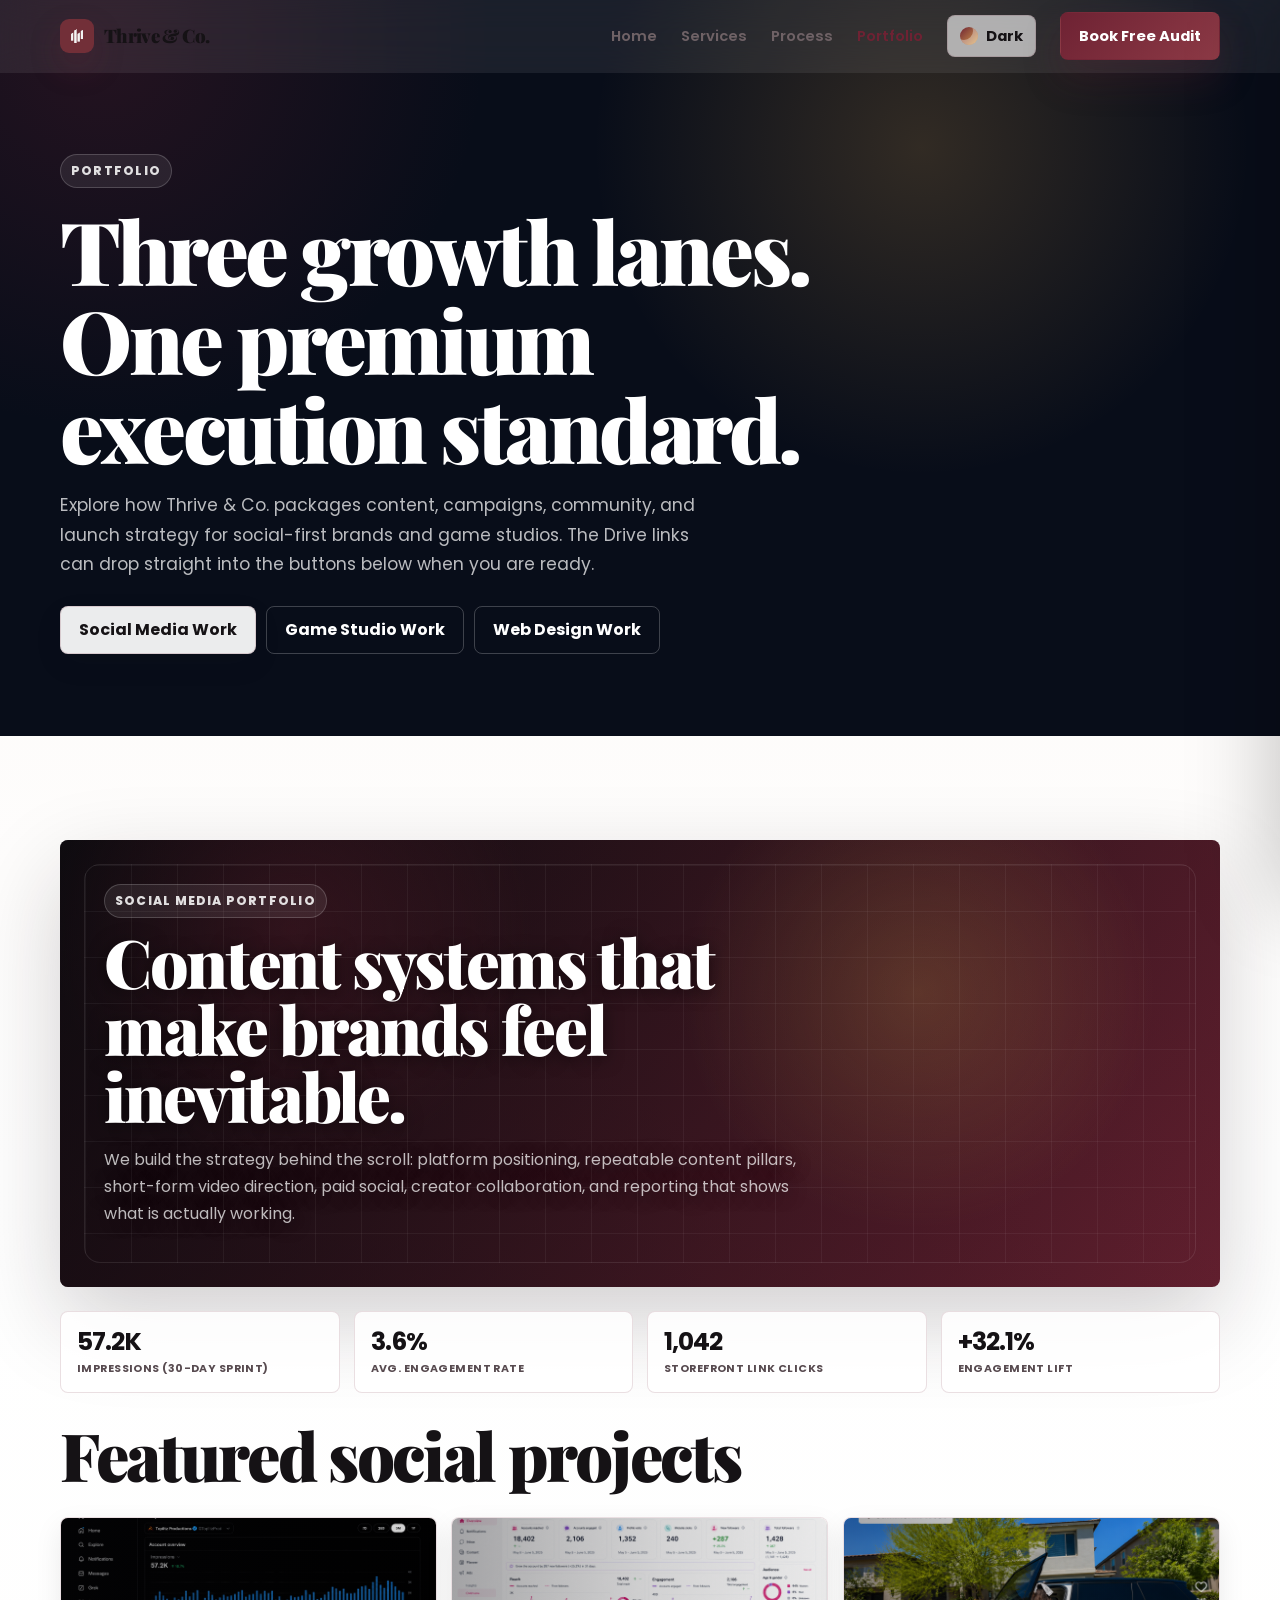
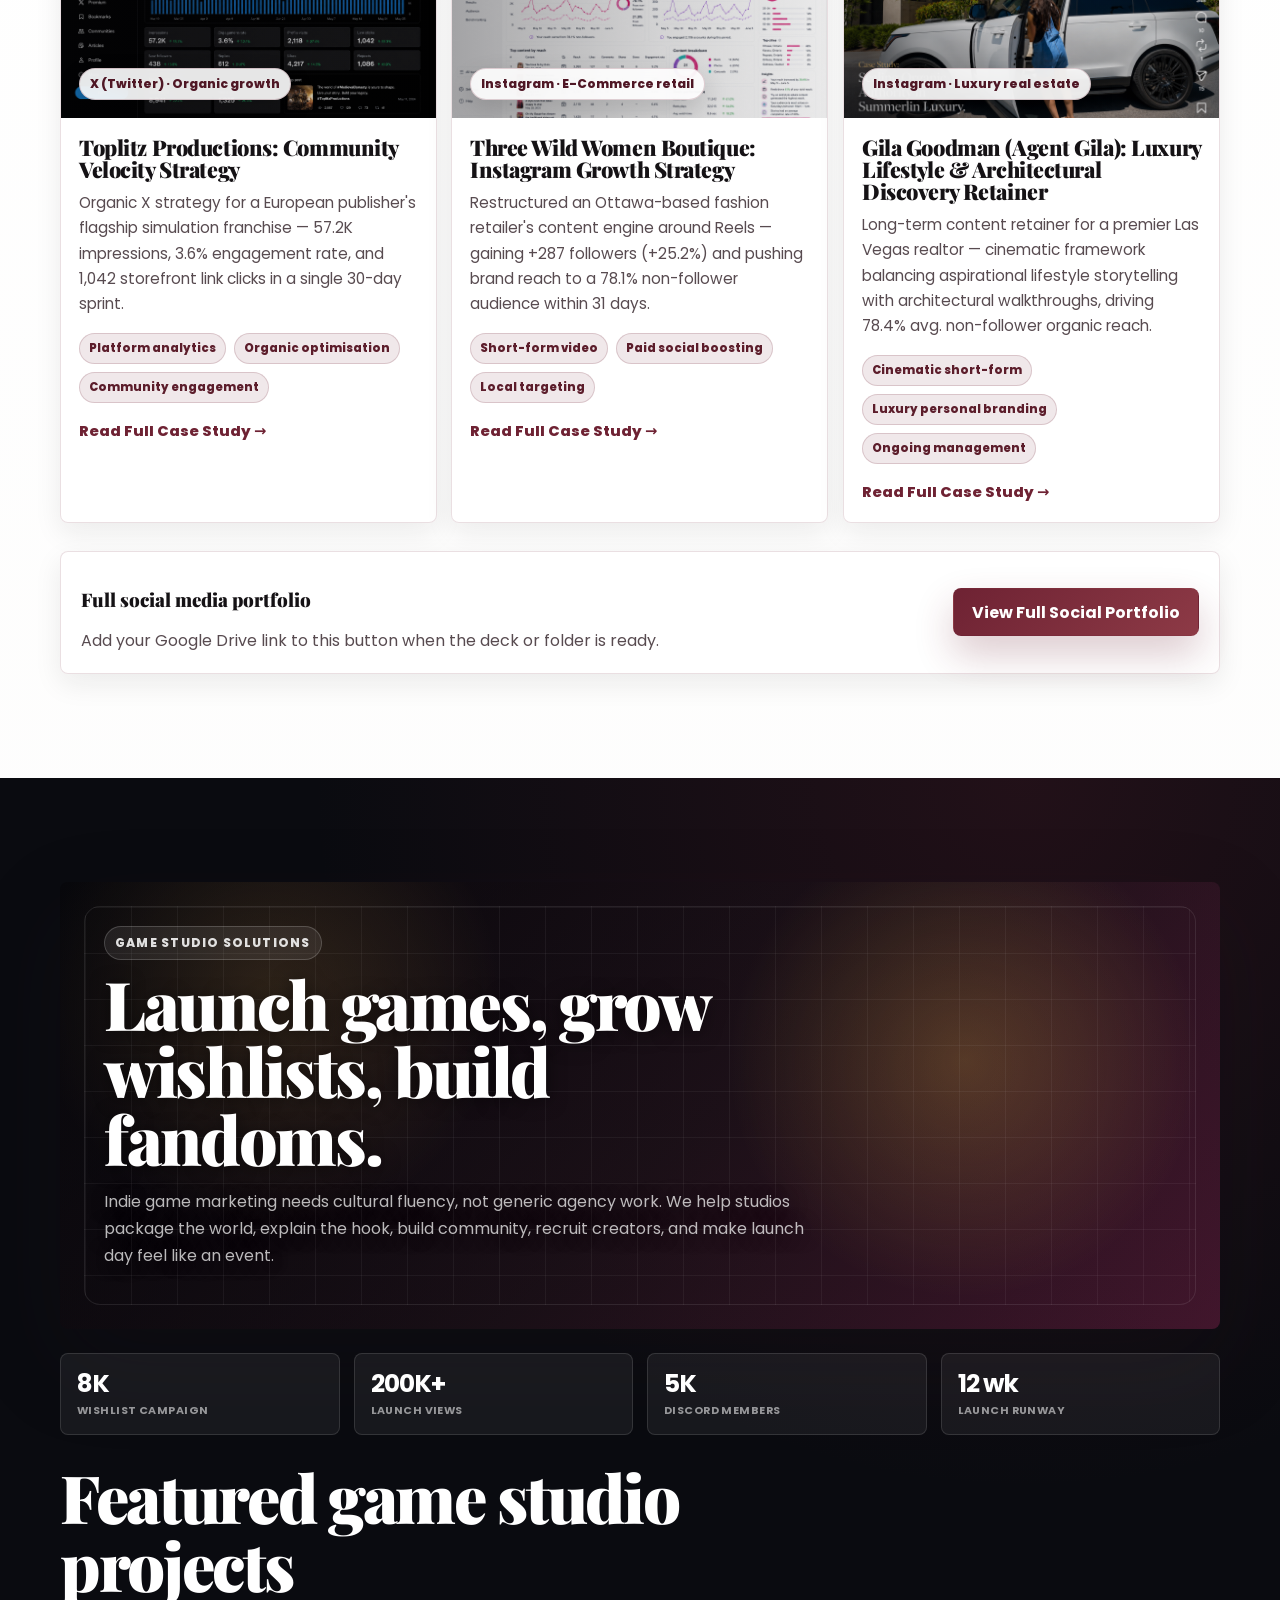
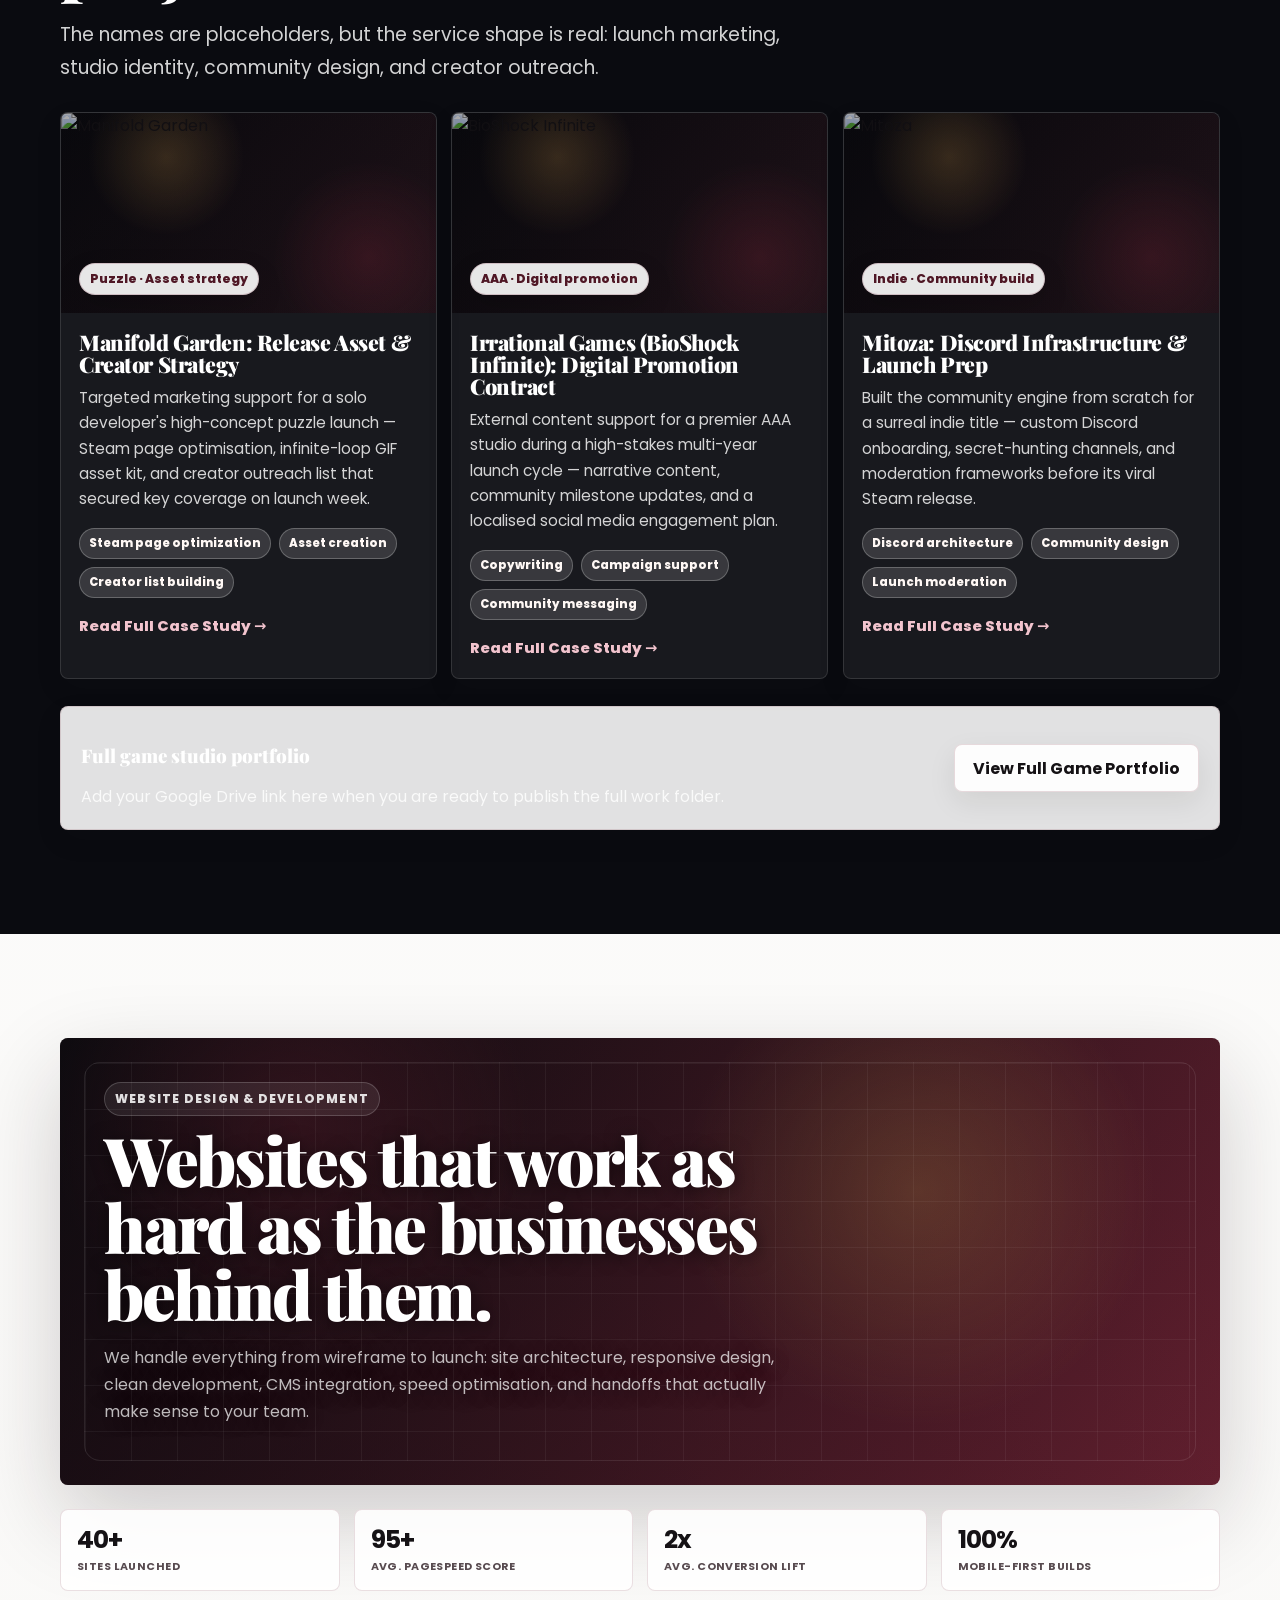
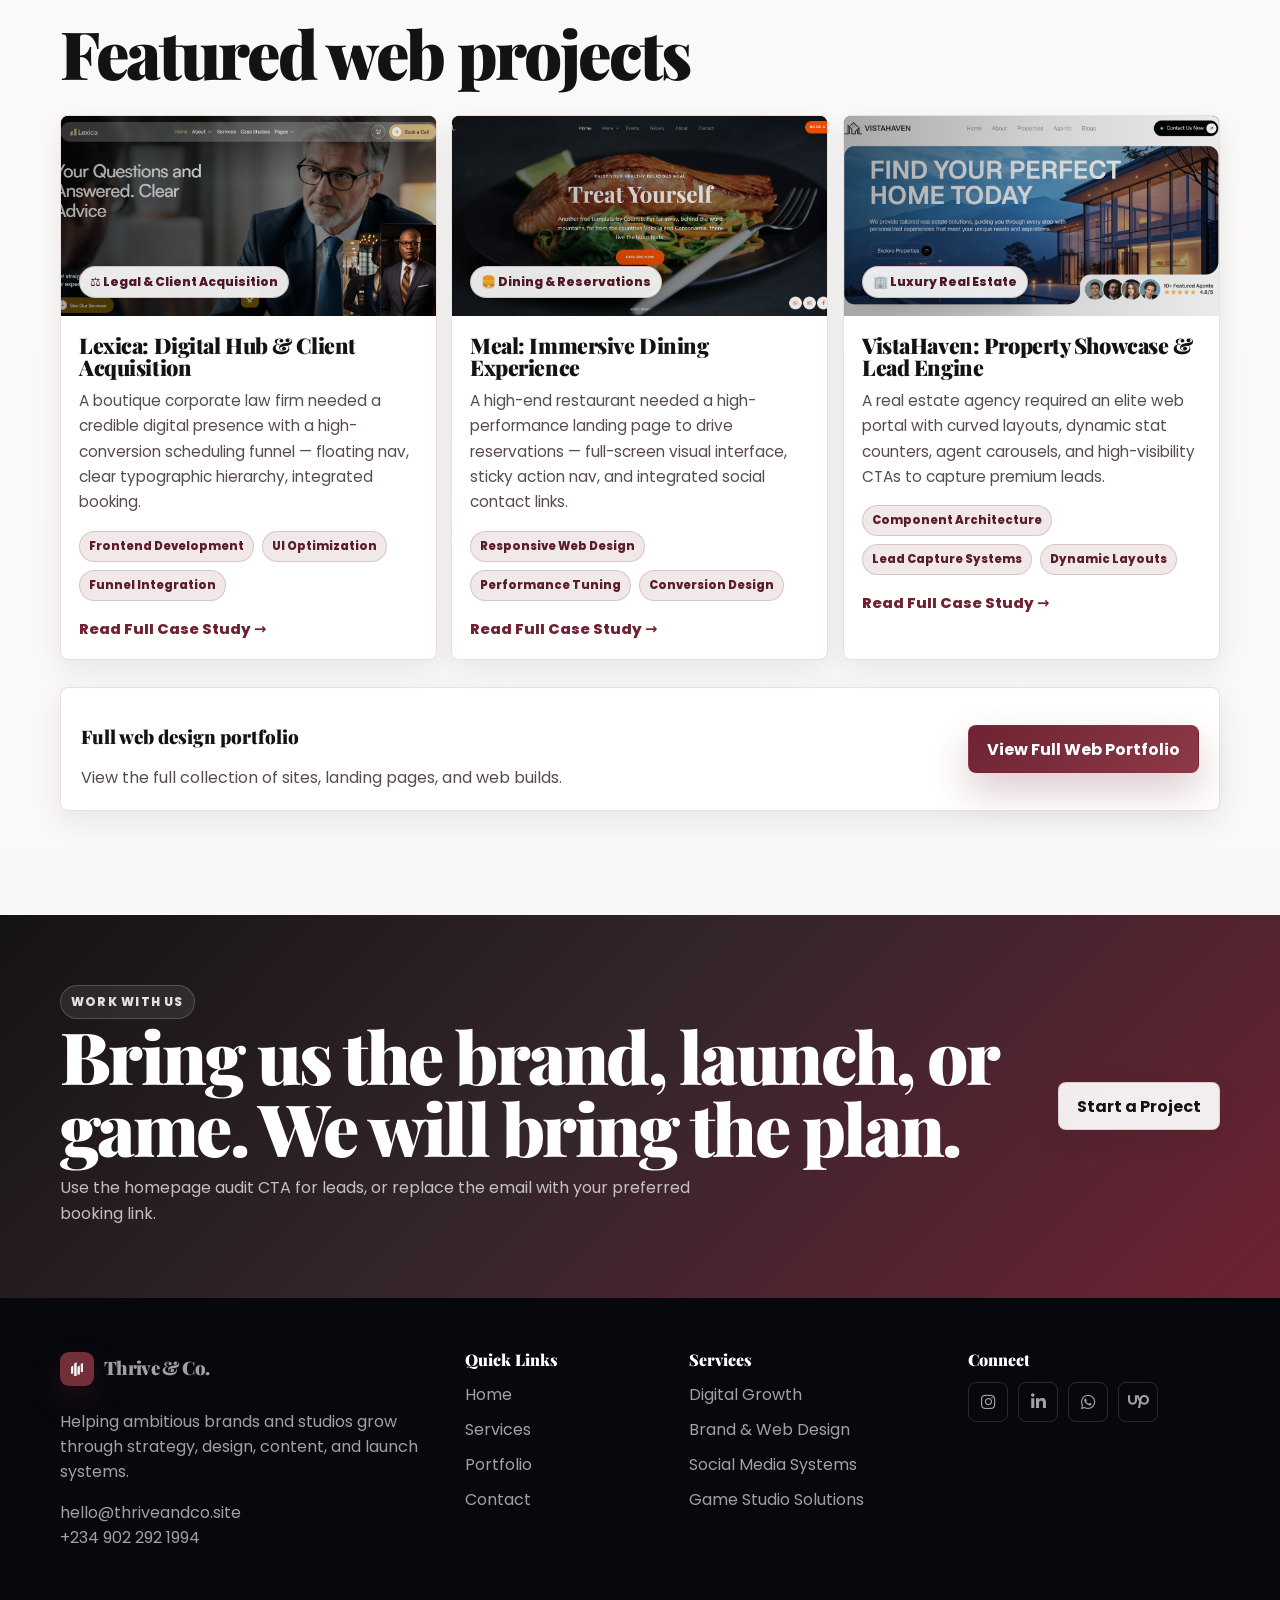
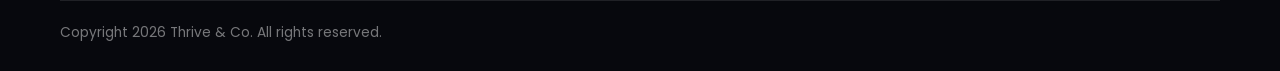
==== commit f4191ccc: "final pushes" ====
--- a/portfolio.html
+++ b/portfolio.html
@@ -22,9 +22,9 @@
   <meta property="og:title" content="Portfolio | Thrive & Co. — Social Media, Game Launches & Web Design Work">
   <meta property="og:description" content="Browse our portfolio: social media growth, indie game launches, AAA digital promotion, community builds, and premium web design projects.">
   <meta property="og:url" content="https://thriveandco.site/portfolio.html">
-  <meta property="og:image" content="https://thriveandco.site/images/web-app-manifest-512x512.png">
-  <meta property="og:image:width" content="512">
-  <meta property="og:image:height" content="512">
+  <meta property="og:image" content="https://thriveandco.site/images/og-image.png">
+  <meta property="og:image:width" content="1200">
+  <meta property="og:image:height" content="630">
   <meta property="og:locale" content="en_US">
 
   <!-- ═══════════════════════════════════════════
@@ -33,7 +33,7 @@
   <meta name="twitter:card" content="summary_large_image">
   <meta name="twitter:title" content="Portfolio | Thrive & Co. — Social Media, Game Launches & Web Design Work">
   <meta name="twitter:description" content="Browse our portfolio: social media growth, indie game launches, AAA digital promotion, community builds, and premium web design projects.">
-  <meta name="twitter:image" content="https://thriveandco.site/images/web-app-manifest-512x512.png">
+  <meta name="twitter:image" content="https://thriveandco.site/images/og-image.png">
 
   <!-- ═══════════════════════════════════════════
        FAVICONS
@@ -155,7 +155,7 @@
         <div class="portfolio-tabs">
           <a class="btn btn-soft" href="#social">Social Media Work</a>
           <a class="btn btn-dark-outline" href="#games">Game Studio Work</a>
-          <a class="btn btn-dark-outline" href="#games">Web Design Work</a>
+          <a class="btn btn-dark-outline" href="#web">Web Design Work</a>
         </div>
       </div>
     </section>
@@ -207,11 +207,14 @@
             </div>
           </article>
           <article class="card case-card"><span class="card-shine" aria-hidden="true"></span>
-            <div class="media-tile branding"><span class="media-caption">YouTube system</span></div>
-            <div class="case-body">
-              <h3>Creator Gamma: 0 to 10K Subscribers</h3>
-              <p>A knowledge creator entered YouTube with no system. Topic clusters, retention-first scripts, thumbnail rules, and search-led publishing created momentum in eight weeks.</p>
-              <div class="tag-row"><span class="tag">YouTube SEO</span><span class="tag">Thumbnails</span><span class="tag">Content ops</span></div>
+            <div class="media-tile social has-image">
+              <img src="images/GilaGoodMan.png" alt="Agent Gila luxury real estate social media" style="width:100%;height:100%;object-fit:cover;position:absolute;inset:0;">
+              <span class="media-caption">Instagram · Luxury real estate</span>
+            </div>
+            <div class="case-body">
+              <h3>Gila Goodman (Agent Gila): Luxury Lifestyle & Architectural Discovery Retainer</h3>
+              <p>Long-term content retainer for a premier Las Vegas realtor — cinematic framework balancing aspirational lifestyle storytelling with architectural walkthroughs, driving 78.4% avg. non-follower organic reach.</p>
+              <div class="tag-row"><span class="tag">Cinematic short-form</span><span class="tag">Luxury personal branding</span><span class="tag">Ongoing management</span></div>
               <a class="case-link" href="#" data-modal-open="modal-social-3">Read Full Case Study →</a>
             </div>
           </article>
@@ -413,7 +416,7 @@
             <a href="https://www.linkedin.com/in/ridwanullah-aboderin-055891359?utm_source=share_via&utm_content=profile&utm_medium=member_android" aria-label="LinkedIn"><i class="fab fa-linkedin-in"></i></a>
             <!-- <a href="#" aria-label="TikTok"><i class="fab fa-tiktok"></i></a> -->
             <a href="https://wa.me/2349022921994" aria-label="WhatsApp"><i class="fab fa-whatsapp"></i></a>
-            <a href="#" aria-label="Upwork"><i class="fab fa-upwork"></i></a>
+            <a href="https://www.upwork.com/freelancers/~01479ff06d5b06e9ff?mp_source=share" aria-label="Upwork"><i class="fab fa-upwork"></i></a>
           </div>
         </div>
       </div>
@@ -466,15 +469,14 @@
   <div class="modal-content">
     <button class="modal-close" type="button" data-modal-close aria-label="Close">×</button>
     <span class="eyebrow">Case Study · Social Media</span>
-    <h3 id="ms3-title">Creator Gamma: 0 to 10K YouTube Subscribers</h3>
-    <p><strong>The Brief:</strong> A knowledge creator entered YouTube with no repeatable content system and struggled to gain traction despite strong expertise.</p>
-    <p><strong>The Strategy:</strong> We built topic clusters around search demand, developed retention-first script structures, established consistent thumbnail rules, and implemented search-led publishing schedules to compound discoverability over time.</p>
-    <p><strong>Results (8 Weeks):</strong></p>
-    <ul>
-      <li><strong>0 to 10,000 subscribers</strong> from a standing start</li>
-      <li>Repeatable content system the creator could maintain independently</li>
-    </ul>
-    <div class="tag-row" style="margin-top:16px;"><span class="tag">YouTube SEO</span><span class="tag">Thumbnails</span><span class="tag">Content ops</span></div>
+    <h3 id="ms3-title">Gila Goodman (Agent Gila): Luxury Lifestyle & Architectural Discovery Retainer</h3>
+    <div class="modal-visual has-image" style="position:relative;overflow:hidden;">
+      <img src="images/GilaGoodMan.png" alt="Agent Gila luxury real estate social media" style="width:100%;height:100%;object-fit:cover;position:absolute;inset:0;">
+    </div>
+    <p><strong>The Brief:</strong> A premier Las Vegas residential realtor required a long-term social media partner to scale her personal brand and secure consistent inbound leads in the competitive Summerlin luxury market.</p>
+    <p><strong>The Strategy:</strong> I built and managed her continuous content engine, establishing a high-retention cinematic framework that balances aspirational lifestyle storytelling with premium architectural walkthroughs. By maintaining a disciplined, long-term posting schedule optimised around localised geo-hooks and high-intent engagement funnels, I transformed her page into a self-sustaining lead generation asset.</p>
+    <p><strong>Results:</strong> An average <strong>78.4% non-follower organic reach</strong> across all top-performing property releases — consistently reaching buyers outside her existing audience.</p>
+    <div class="tag-row" style="margin-top:16px;"><span class="tag">Cinematic short-form production</span><span class="tag">Luxury personal branding</span><span class="tag">Ongoing account management</span></div>
   </div>
 </div>
 
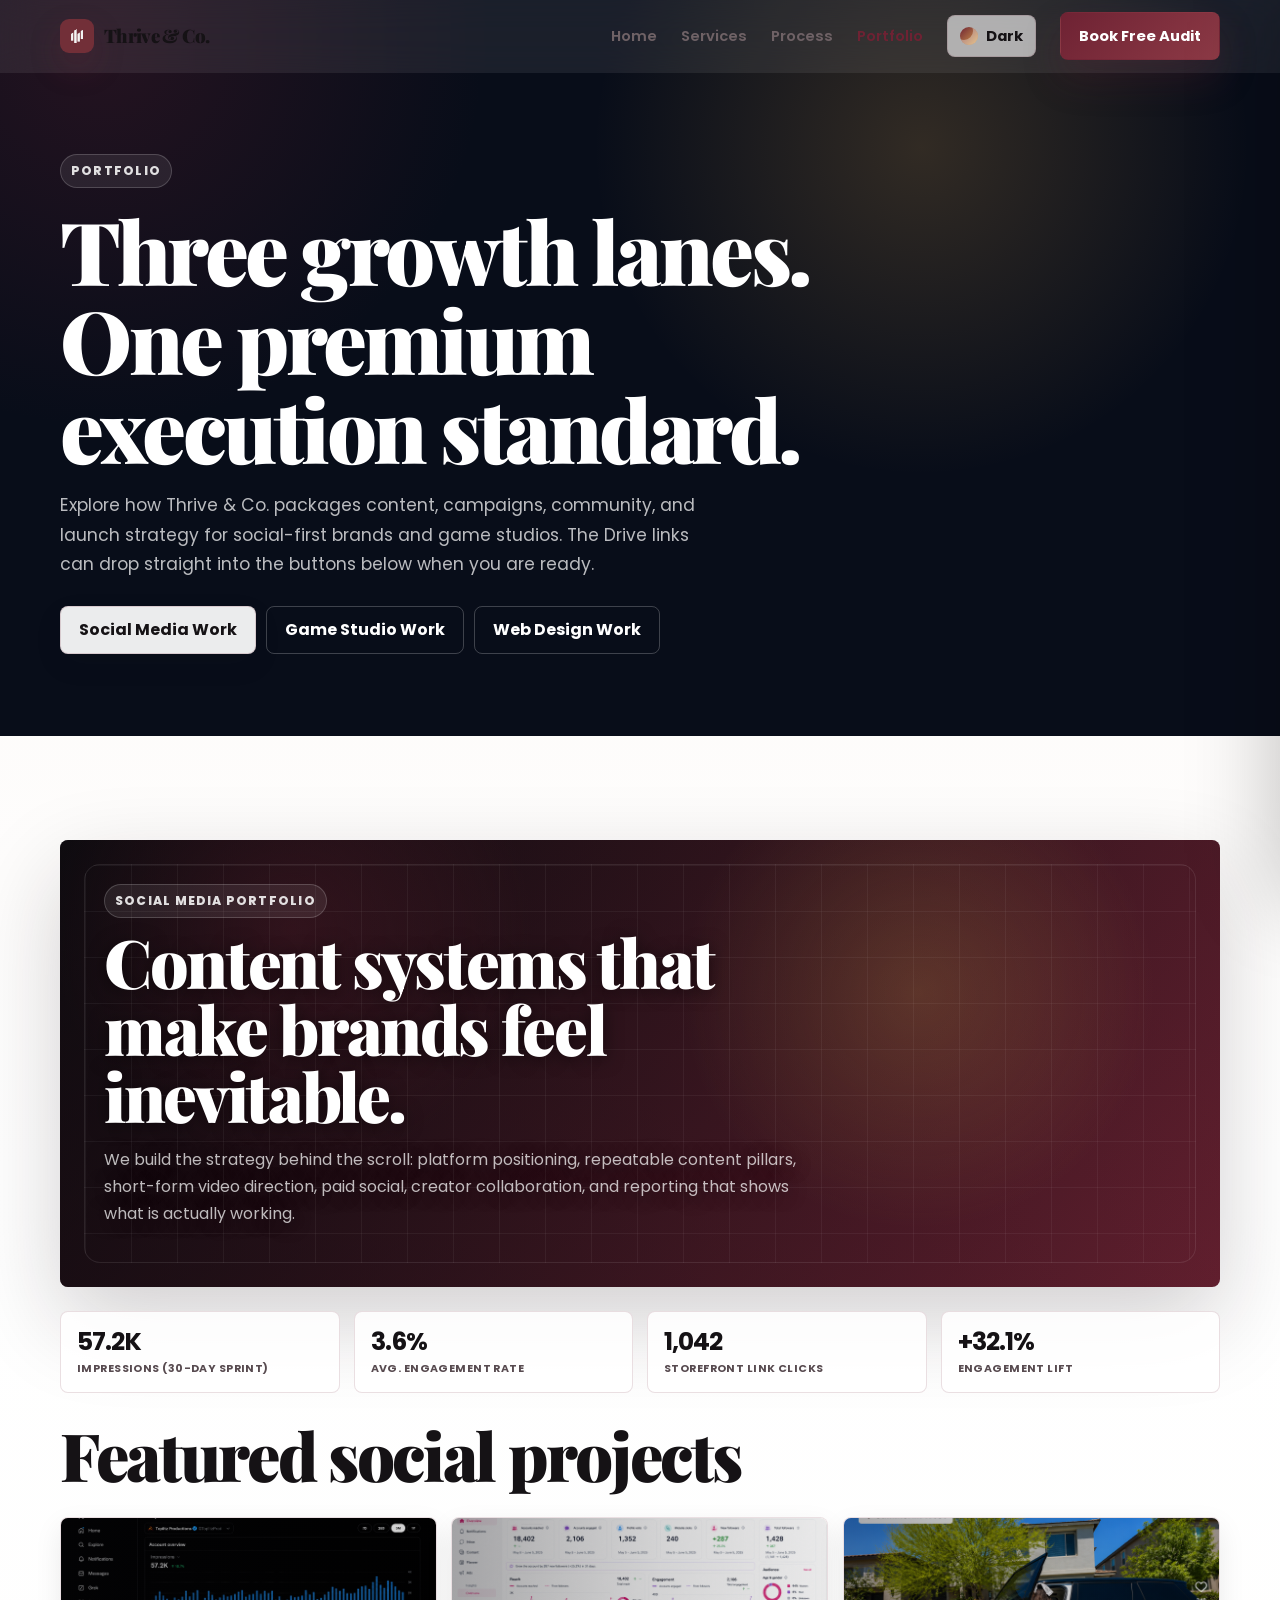
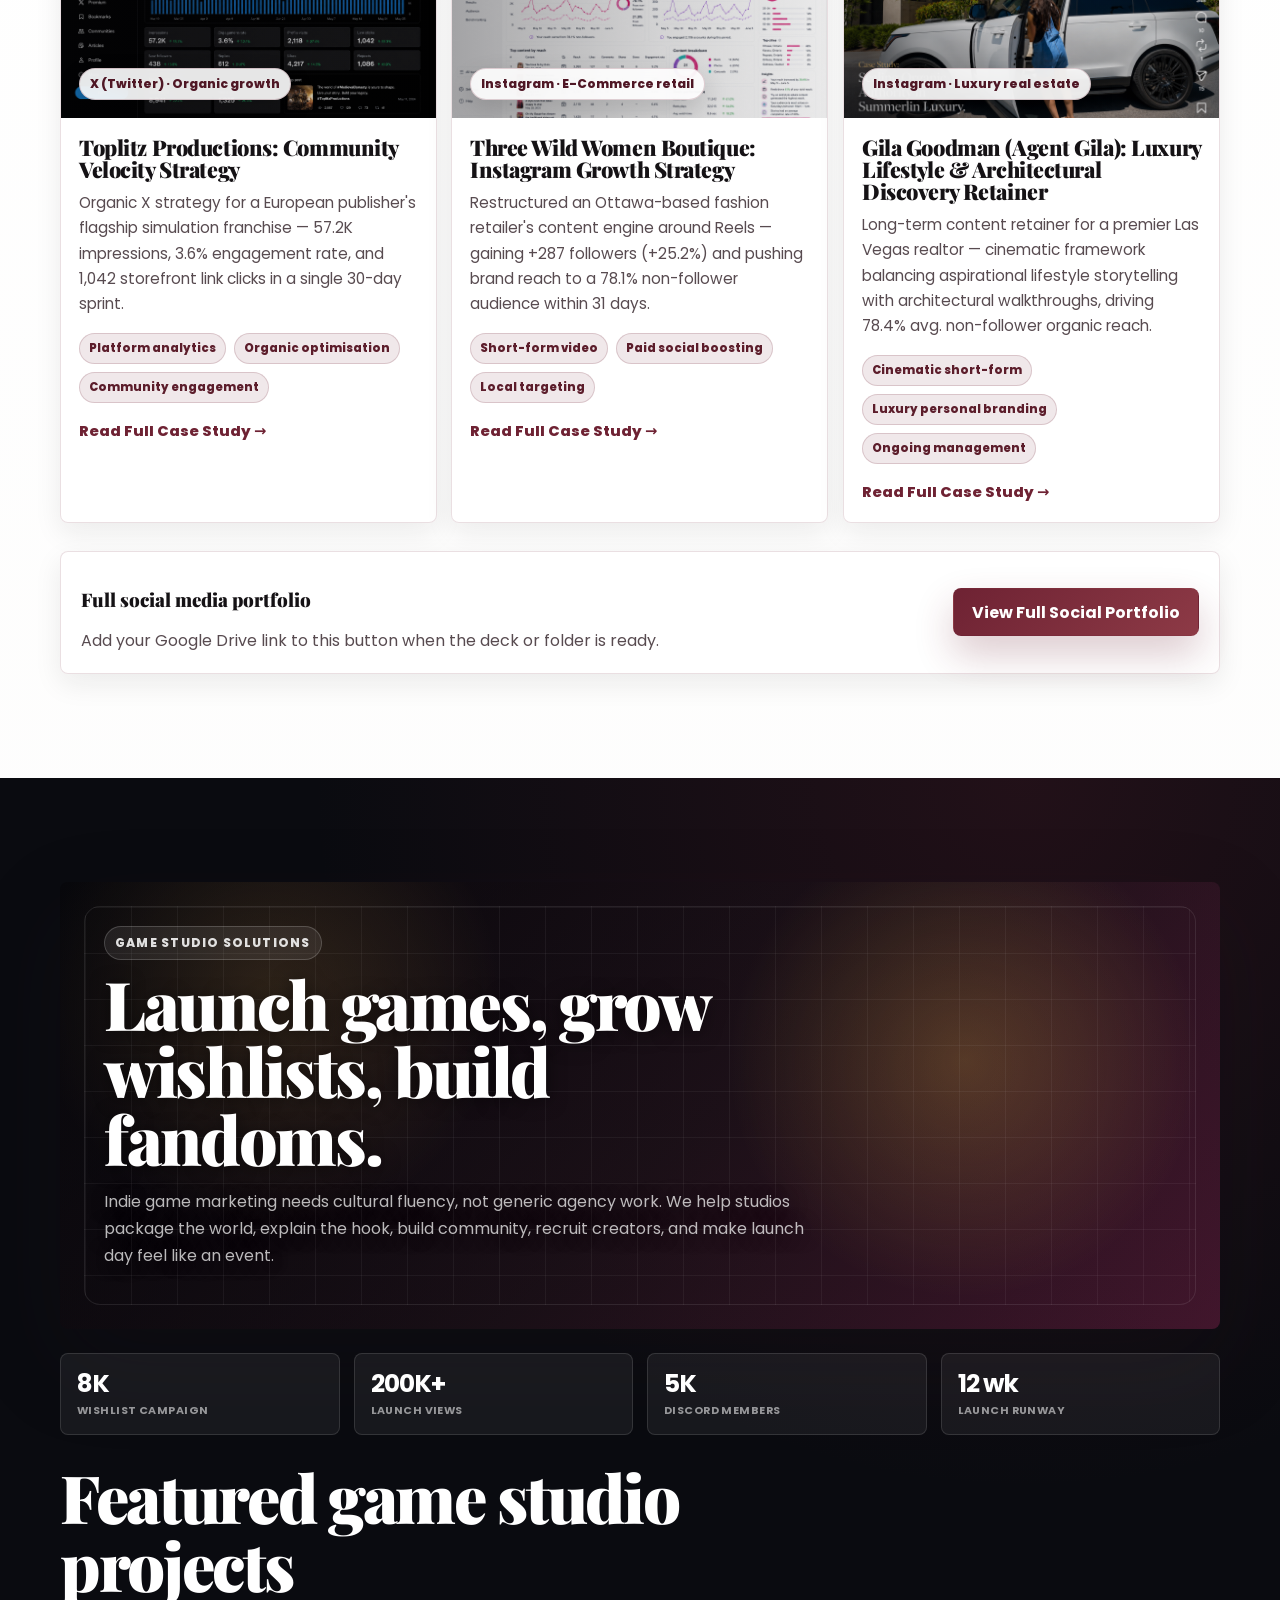
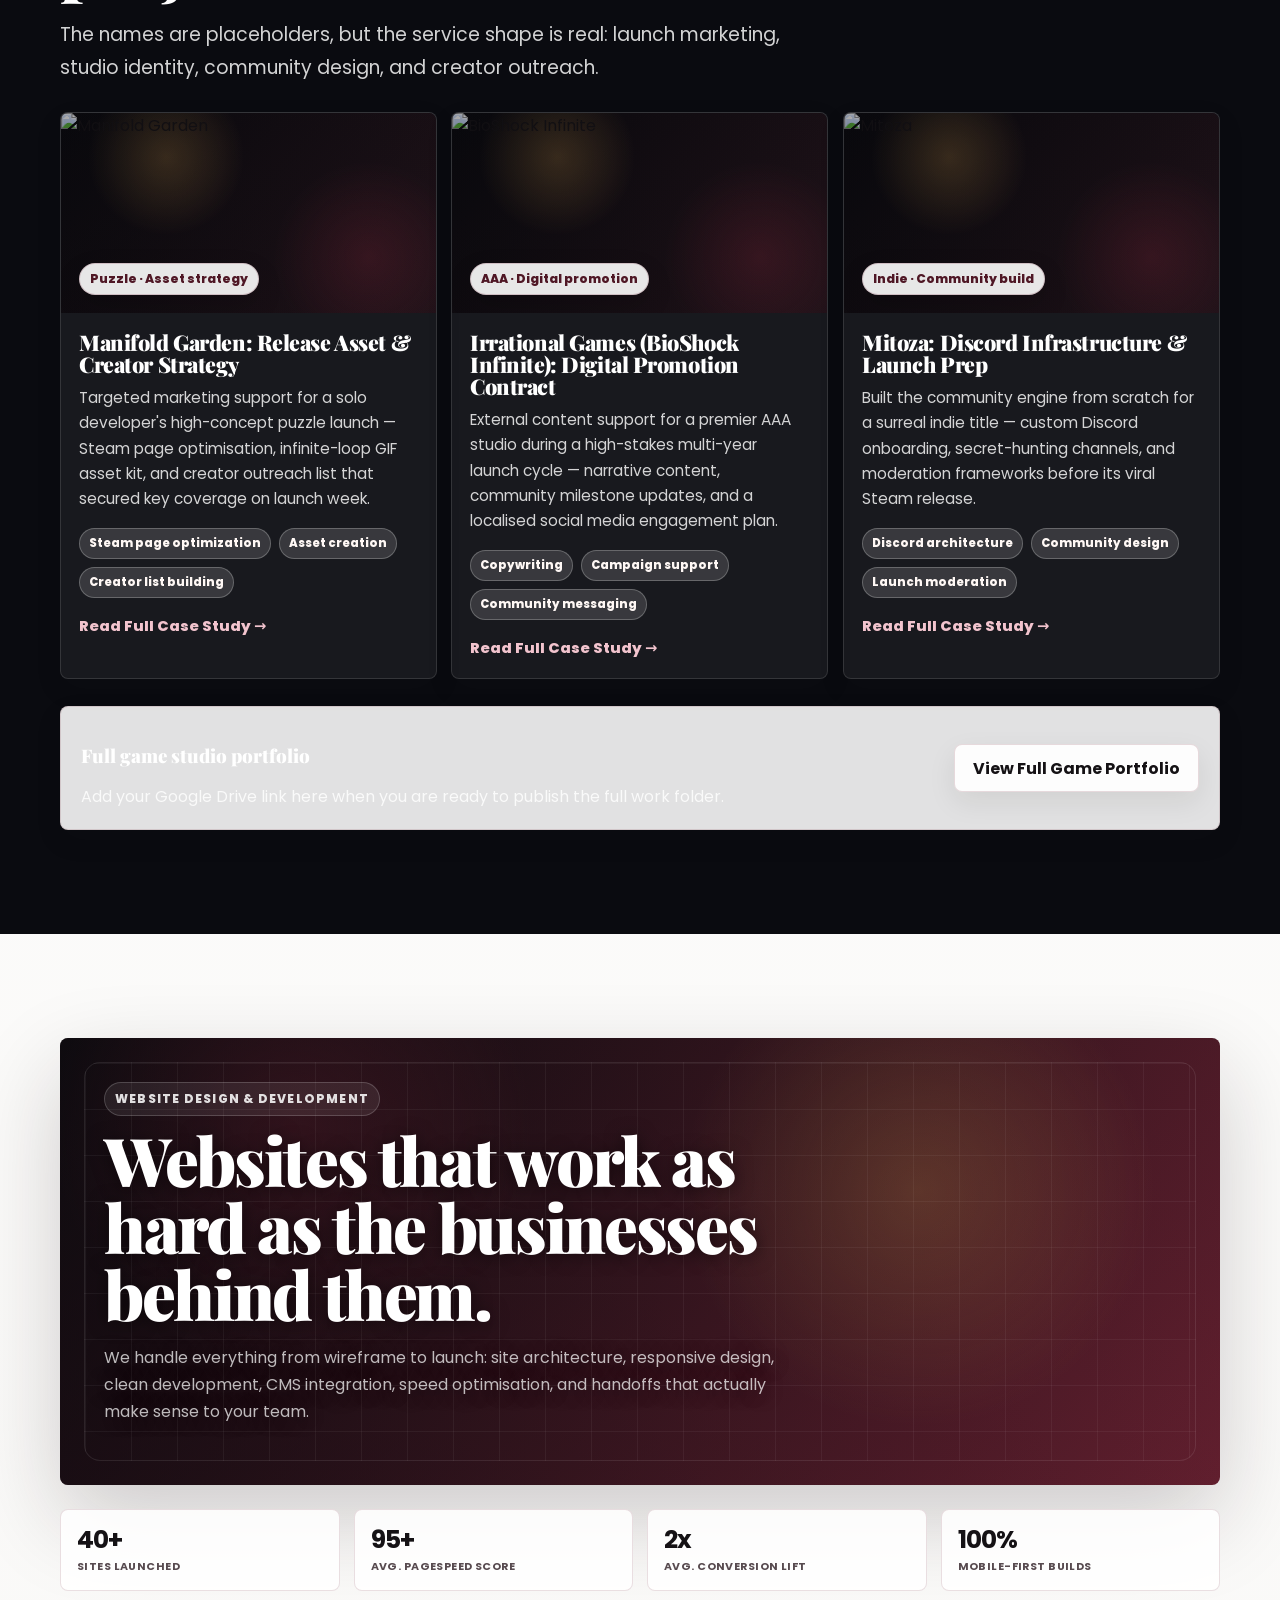
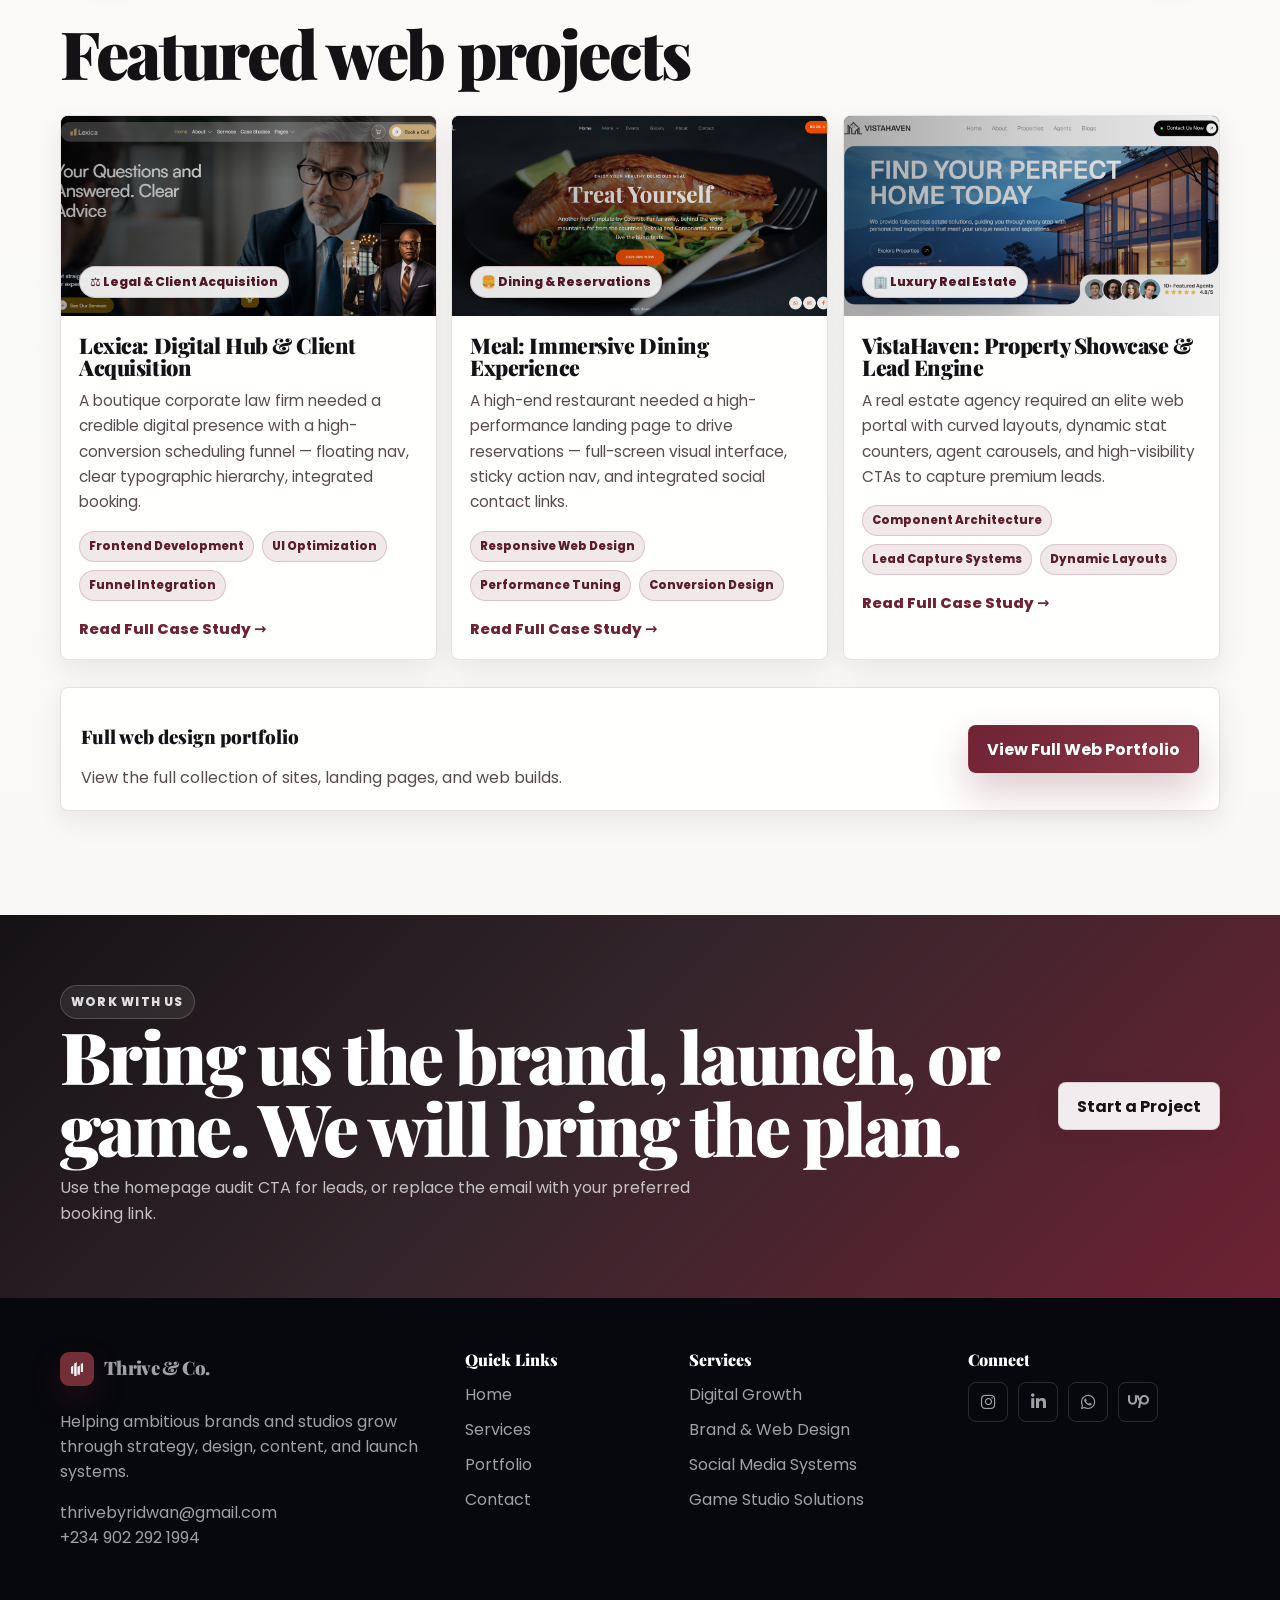
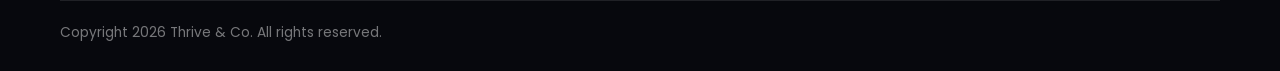
==== commit d35a3e29: "fix: email, Upwork link, services copy, OG dimensions, process chain animation Emails - Replaced all" ====
--- a/portfolio.html
+++ b/portfolio.html
@@ -372,7 +372,7 @@
           <h2>Bring us the brand, launch, or game. We will bring the plan.</h2>
           <p>Use the homepage audit CTA for leads, or replace the email with your preferred booking link.</p>
         </div>
-        <a class="btn btn-soft" href="mailto:hello@thriveandco.site?subject=Portfolio%20Inquiry">Start a Project</a>
+        <a class="btn btn-soft" href="mailto:thrivebyridwan@gmail.com?subject=Portfolio%20Inquiry">Start a Project</a>
       </div>
     </section>
   </main>
@@ -383,7 +383,7 @@
         <div>
           <a class="brand" href="index.html"><img src="images/thrive-logo.jpeg" alt="Thrive &amp; Co. logo" class="brand-mark"><span>Thrive & Co.</span></a>
           <p>Helping ambitious brands and studios grow through strategy, design, content, and launch systems.</p>
-          <p>hello@thriveandco.site<br>
+          <p>thrivebyridwan@gmail.com<br>
             <a href="https://wa.me/2349022921994" class="phone-copy" id="phone-copy-footer" onclick="copyPhone(event, '+234 902 292 1994')">
               +234 902 292 1994
               <i class="fas fa-copy copy-icon" aria-hidden="true"></i>
--- a/styles.css
+++ b/styles.css
@@ -1242,4 +1242,68 @@
     width: calc(100vw - 24px);
     border-radius: 12px;
   }
-}+}
+
+/* ══════════════════════════════════════════
+   PROCESS CHAIN — SVG drawn by JS
+══════════════════════════════════════════ */
+.process-grid {
+  position: relative; /* SVG overlay is absolutely positioned inside this */
+}
+
+/* Step circle base */
+.step {
+  width: 40px; height: 40px;
+  display: grid; place-items: center;
+  border-radius: 50%;
+  background: var(--wine);
+  color: #fff;
+  font-family: 'Poppins', sans-serif;
+  font-weight: 800;
+  font-size: 1rem;
+  margin-bottom: 16px;
+  position: relative;
+  z-index: 2;
+  transition: transform 0.4s cubic-bezier(0.34, 1.56, 0.64, 1),
+              box-shadow 0.4s ease;
+  box-shadow: 0 4px 16px rgba(110,34,51,0.3);
+}
+
+/* Step activates when card is in view */
+.process-card.step-active .step {
+  transform: scale(1.18);
+  box-shadow: 0 8px 28px rgba(110,34,51,0.5);
+}
+
+/* SVG connector overlay — injected by JS */
+#process-svg {
+  position: absolute;
+  top: 0; left: 0;
+  width: 100%; height: 100%;
+  pointer-events: none;
+  z-index: 1;
+  overflow: visible;
+}
+
+/* The path that draws itself */
+#process-path {
+  fill: none;
+  stroke: url(#processGrad);
+  stroke-width: 2.5;
+  stroke-linecap: round;
+  stroke-dasharray: 1000;
+  stroke-dashoffset: 1000;
+  transition: stroke-dashoffset 0.05s linear;
+}
+
+/* The travelling dot */
+#process-dot {
+  r: 5;
+  fill: var(--wine);
+  filter: drop-shadow(0 0 5px rgba(110,34,51,0.8));
+  opacity: 0;
+  transition: opacity 0.3s ease;
+}
+
+[data-theme="dark"] #process-path { stroke: url(#processGradDark); }
+[data-theme="dark"] #process-dot  { fill: #c45a6e; filter: drop-shadow(0 0 6px rgba(196,90,110,0.9)); }
